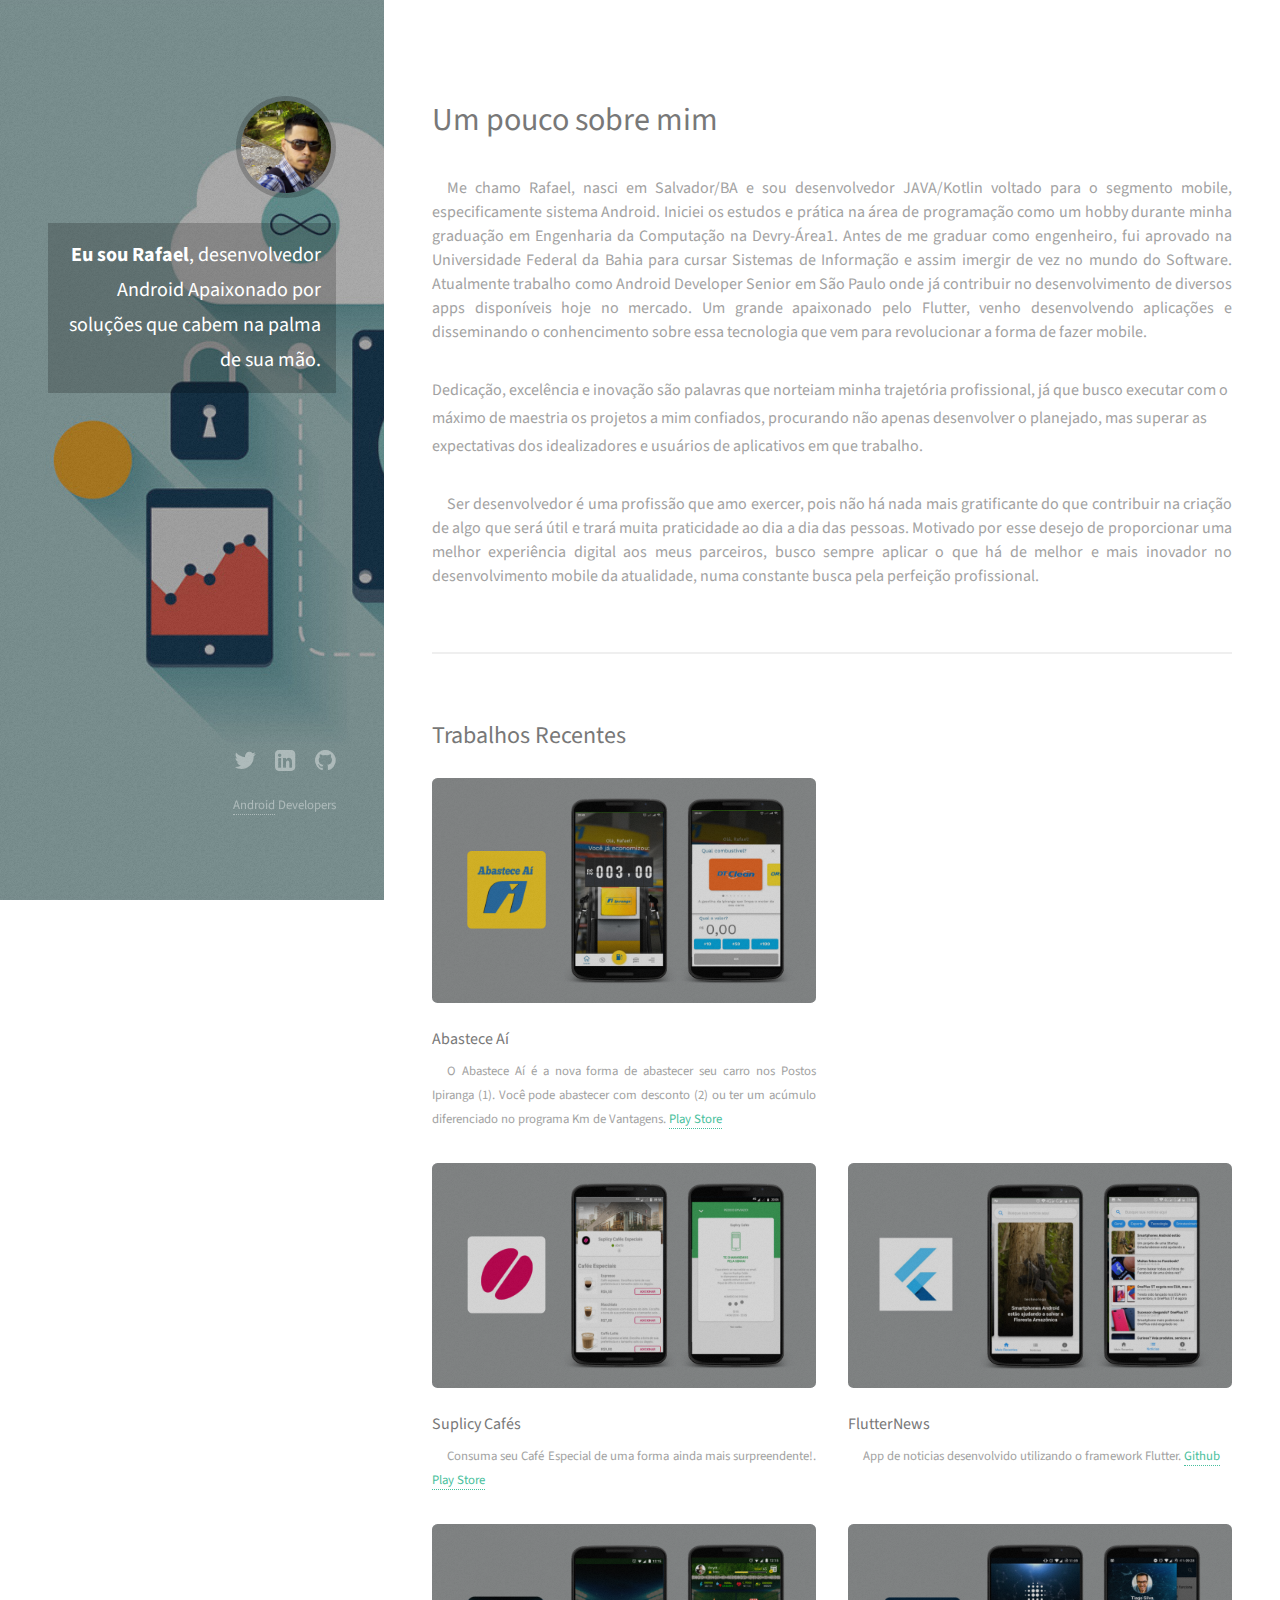
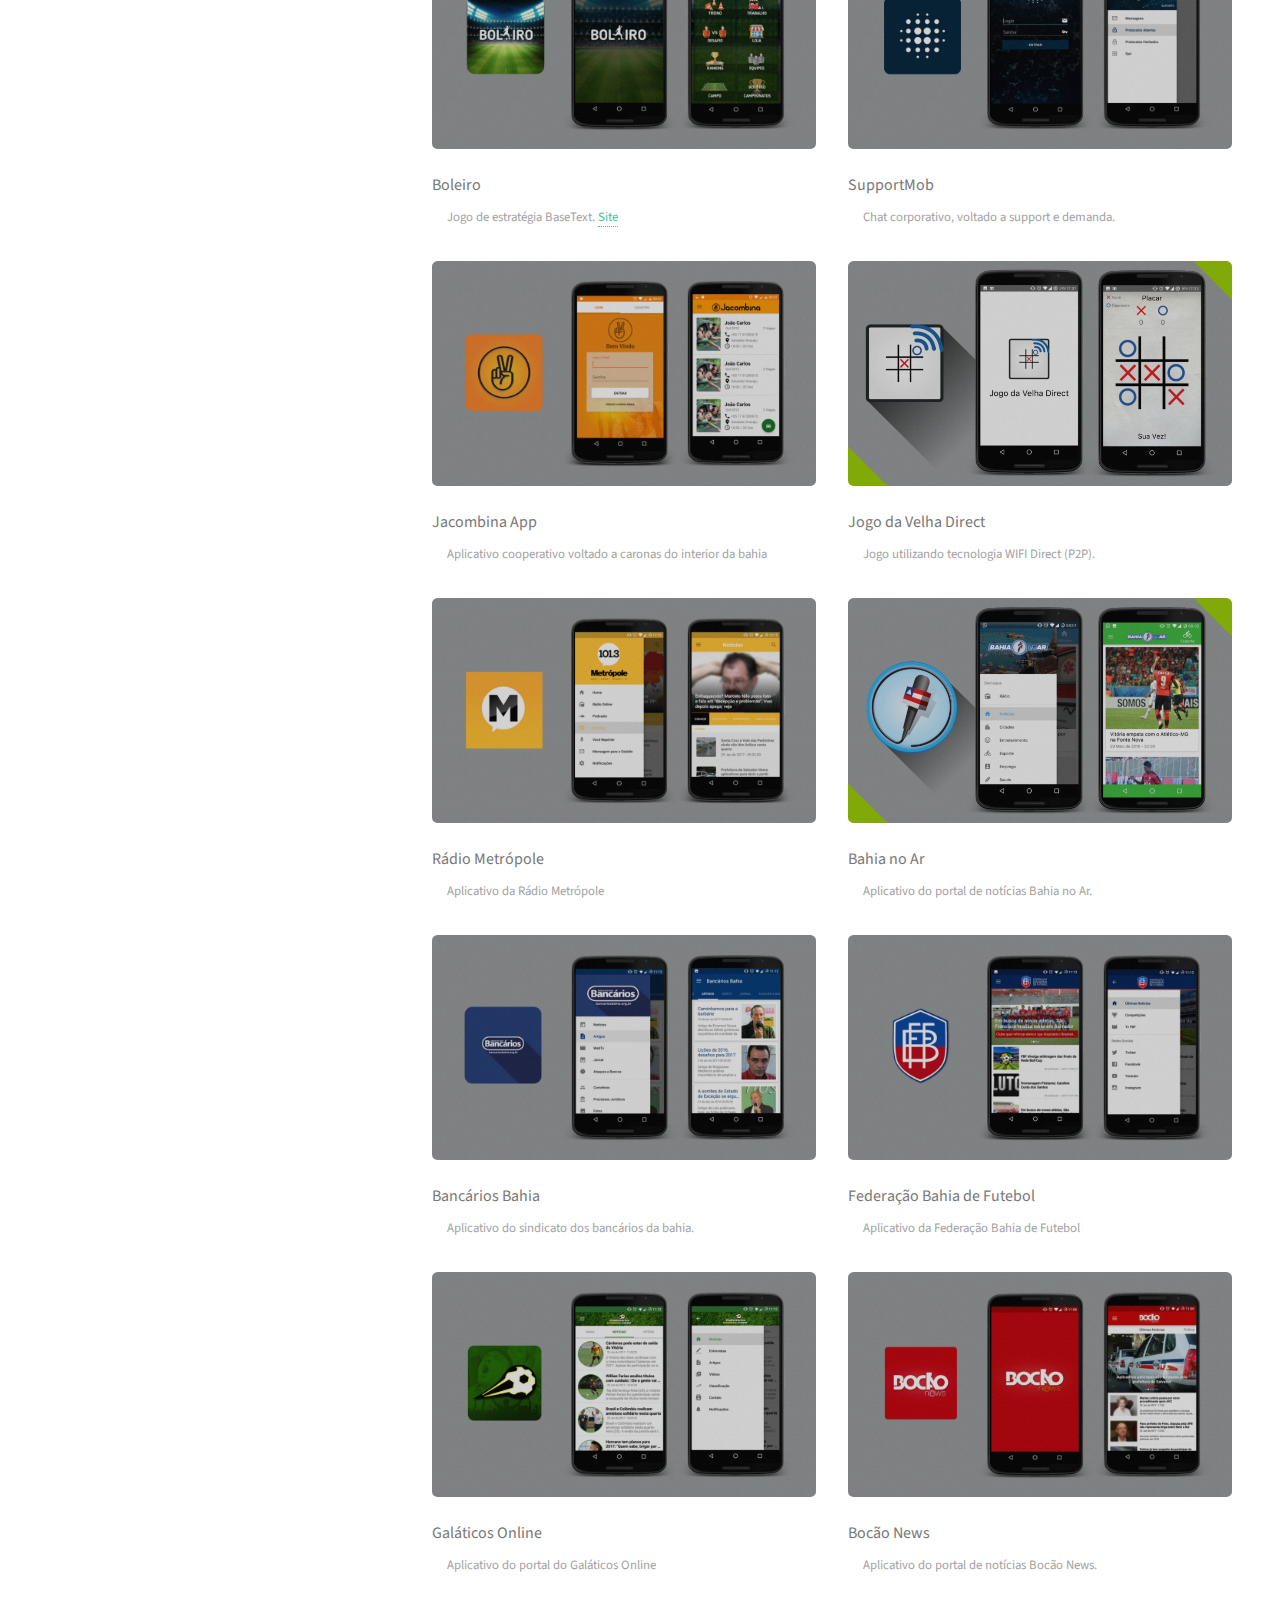
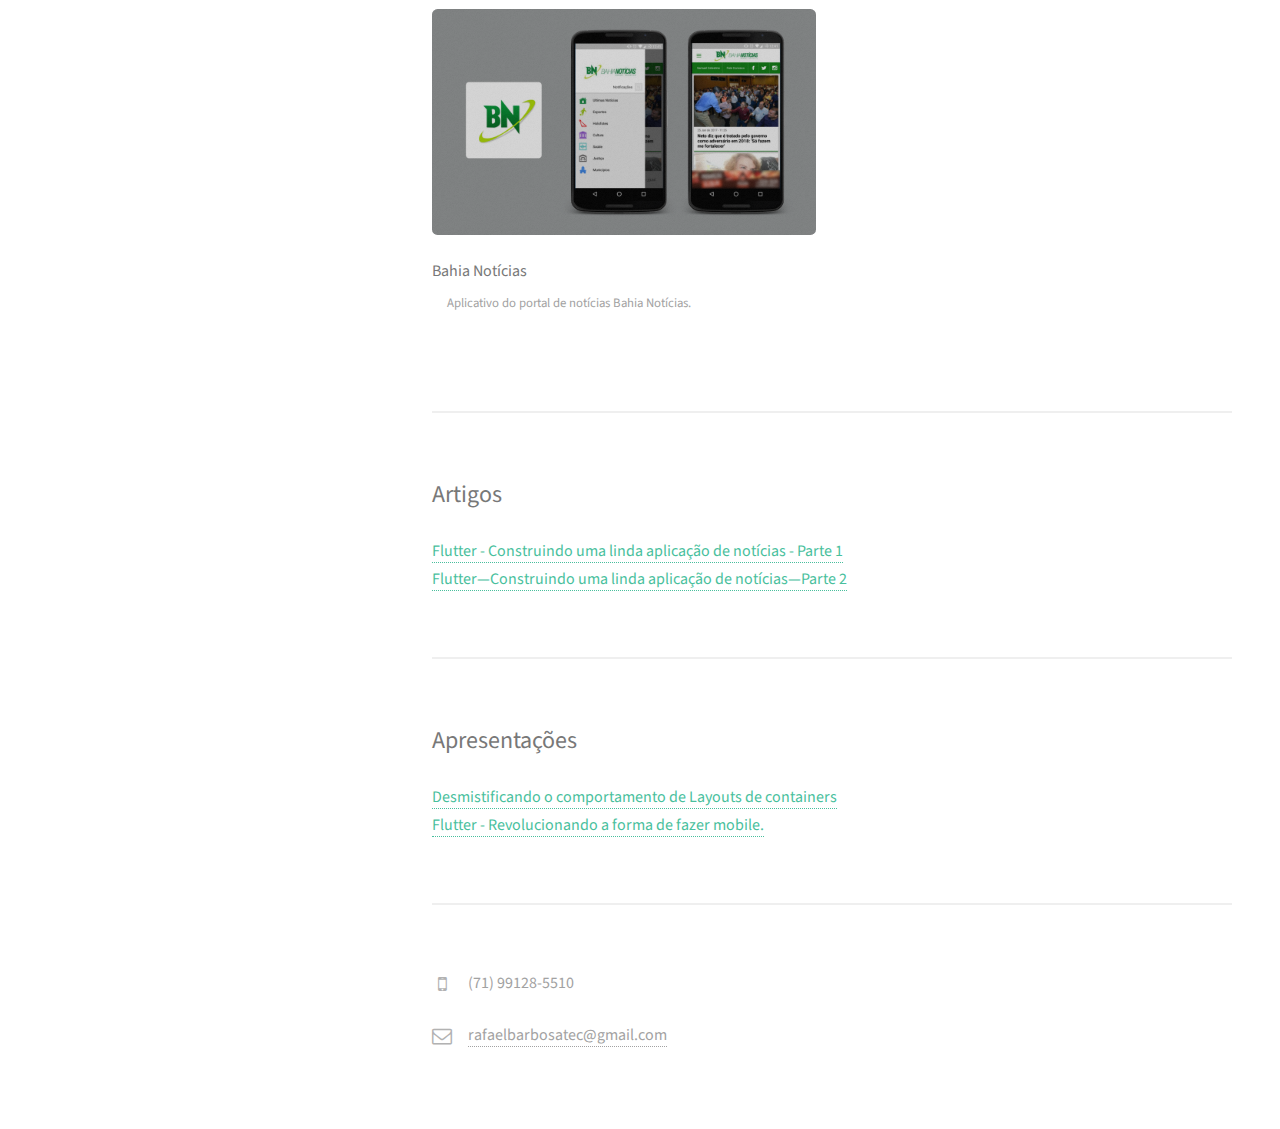
==== index.html @ 75bef4e7 "ajustes bio" ====
<!DOCTYPE HTML>
<!--
	Strata by HTML5 UP
	html5up.net | @n33co
	Free for personal and commercial use under the CCA 3.0 license (html5up.net/license)
-->
<html>
	<head>
		<title>Rafael Developer</title>
		<meta charset="utf-8" />
		<meta name="viewport" content="width=device-width, initial-scale=1" />
		<!--[if lte IE 8]><script src="assets/js/ie/html5shiv.js"></script><![endif]-->
		<link rel="stylesheet" href="assets/css/main.css" />
		<link rel="shortcut icon" href="images/favicon.ico" type=”image/x-icon”/>
		<meta property="og:image" content="http://rafaelbarbosatec.github.io/images/avatar.png">
	        <meta property="og:image:type" content="image/png">
	        <meta property="og:image:width" content="300"> 
	        <meta property="og:image:height" content="300">
		<!--[if lte IE 8]><link rel="stylesheet" href="assets/css/ie8.css" /><![endif]-->
	</head>
	<body id="top">

		<!-- Header -->
			<header id="header">
				<a href="#" class="image avatar"><img src="images/avatar.png" alt="" /></a>
				<h1><strong>Eu sou Rafael</strong>, desenvolvedor Android<br />
				Apaixonado por soluções que cabem na palma de sua mão.</h1>
			</header>

		<!-- Main -->
			<div id="main">

				<!-- One -->
					<section id="one">
						<header class="major">
							<h2>Um pouco sobre mim</h2>
						</header>
						<p>Me chamo Rafael, nasci em Salvador/BA e sou desenvolvedor JAVA/Kotlin voltado para o segmento mobile, especificamente sistema Android. Iniciei os estudos e prática na área de programação como um hobby durante minha graduação em Engenharia da Computação na Devry-Área1. Antes de me graduar como engenheiro, fui aprovado na Universidade Federal da Bahia para cursar Sistemas de Informação e assim imergir de vez no mundo do Software. Atualmente trabalho como Android Developer Senior em São Paulo onde já contribuir no desenvolvimento de diversos apps disponíveis hoje no mercado. Um grande apaixonado pelo Flutter, venho desenvolvendo aplicações e disseminando o conhencimento sobre essa tecnologia que vem para revolucionar a forma de fazer mobile. 
						</p> Dedicação, excelência e inovação são palavras que norteiam minha trajetória profissional, já que busco executar com o máximo de maestria os projetos a mim confiados, procurando não apenas desenvolver o planejado, mas superar as expectativas dos idealizadores e usuários de aplicativos em que trabalho. </p><p> 
 Ser desenvolvedor é uma profissão que amo exercer, pois não há nada mais gratificante do que contribuir na criação de algo que será útil e trará muita praticidade ao dia a dia das pessoas. Motivado por esse desejo de proporcionar uma melhor experiência digital aos meus parceiros, busco sempre aplicar o que há de melhor e mais inovador no desenvolvimento mobile da atualidade, numa constante busca pela perfeição profissional. </p>
<!--<ul class="actions">
							<li><a href="#" class="button">Learn More</a></li>
						</ul>-->
					</section>

				<!-- Two -->
					<section id="two">
						<h2>Trabalhos Recentes</h2>
						<div class="row">

							<article class="6u$ 12u$(xsmall) work-item">
								<a href="images/fulls/abasteceai/img.png" class="image fit thumb"><img src="images/fulls/abasteceai/img.png" alt="" /></a>
								<h3>Abastece Aí</h3>
								<p>O Abastece Aí é a nova forma de abastecer seu carro nos Postos Ipiranga (1). Você pode abastecer com desconto (2) ou ter um acúmulo diferenciado no programa Km de Vantagens. <a href="https://play.google.com/store/apps/details?id=com.gigigo.ipirangaconectcar&hl=pt_BR">Play Store</a></p>
							</article>

							<article class="6u 12u$(xsmall) work-item">
								<a href="images/fulls/suplicy/img.png" class="image fit thumb"><img src="images/fulls/suplicy/img.png" alt="" /></a>
								<h3>Suplicy Cafés</h3>
								<p>Consuma seu Café Especial de uma forma ainda mais surpreendente!. <a href="https://play.google.com/store/apps/details?id=suplicy.voceqpad.com.br.suplicy">Play Store</a></p>
							</article>

							<article class="6u$ 12u$(xsmall) work-item">
								<a href="images/fulls/flutternews/img.png" class="image fit thumb"><img src="images/fulls/flutternews/img.png" alt="" /></a>
								<h3>FlutterNews</h3>
								<p>App de noticias desenvolvido utilizando o framework Flutter. <a href="https://github.com/RafaelBarbosatec/flutter_news">Github</a></p>
							</article>

							<article class="6u 12u$(xsmall) work-item">
								<a href="images/fulls/boleiro/img.png" class="image fit thumb"><img src="images/fulls/boleiro/img.png" alt="" /></a>
								<h3>Boleiro</h3>
								<p>Jogo de estratégia BaseText. <a href="http://boleiroapp.com.br/">Site</a></p>
							</article>

						    <article class="6u$ 12u$(xsmall) work-item">
								<a href="images/fulls/supportmob/img.png" class="image fit thumb"><img src="images/fulls/supportmob/img.png" alt="" /></a>
								<h3>SupportMob</h3>
								<p>Chat corporativo, voltado a support e demanda.</p>
							</article>

							<article class="6u 12u$(xsmall) work-item">
								<a href="images/fulls/jacombina/img.png" class="image fit thumb"><img src="images/fulls/jacombina/img.png" alt="" /></a>
								<h3>Jacombina App</h3>
								<p>Aplicativo cooperativo voltado a caronas do interior da bahia</p>
							</article>

							<article class="6u$ 12u$(xsmall) work-item">
								<a href="images/fulls/jogodavelha/img.png" class="image fit thumb"><img src="images/fulls/jogodavelha/img.png" alt="" /></a>
								<h3>Jogo da Velha Direct</h3>
								<p>Jogo utilizando tecnologia WIFI Direct (P2P).</p>
							</article>

							<article class="6u 12u$(xsmall) work-item">
								<a href="images/fulls/metropole/img.png" class="image fit thumb"><img src="images/fulls/metropole/img.png" alt="" /></a>
								<h3>Rádio Metrópole</h3>
								<p>Aplicativo da Rádio Metrópole</p>
							</article>
                            <article class="6u$ 12u$(xsmall) work-item">
								<a href="images/fulls/bahianoar/img.png" class="image fit thumb"><img src="images/fulls/bahianoar/img.png" alt="" /></a>
								<h3>Bahia no Ar</h3>
								<p>Aplicativo do portal de notícias Bahia no Ar.</p>
							</article>
							<article class="6u 12u$(xsmall) work-item">
								<a href="images/fulls/bancarios/img.png" class="image fit thumb"><img src="images/fulls/bancarios/img.png" alt="" /></a>
								<h3>Bancários Bahia</h3>
								<p>Aplicativo do sindicato dos bancários da bahia.</p>
							</article>
							<article class="6u$ 12u$(xsmall) work-item">
								<a href="images/fulls/fbf/img.png" class="image fit thumb"><img src="images/fulls/fbf/img.png" alt="" /></a>
								<h3>Federação Bahia de Futebol</h3>
								<p>Aplicativo da Federação Bahia de Futebol</p>
							</article>
							<article class="6u 12u$(xsmall) work-item">
								<a href="images/fulls/galaticos/img.png" class="image fit thumb"><img src="images/fulls/galaticos/img.png" alt="" /></a>
								<h3>Galáticos Online</h3>
								<p>Aplicativo do portal do Galáticos Online</p>
							</article>
							<article class="6u$ 12u$(xsmall) work-item">
								<a href="images/fulls/bocao/img.png" class="image fit thumb"><img src="images/fulls/bocao/img.png" alt="" /></a>
								<h3>Bocão News</h3>
								<p>Aplicativo do portal de notícias Bocão News.</p>
							</article>
							<article class="6u 12u$(xsmall) work-item">
								<a href="images/fulls/bahianoticias/img.png" class="image fit thumb"><img src="images/fulls/bahianoticias/img.png" alt="" /></a>
								<h3>Bahia Notícias</h3>
								<p>Aplicativo do portal de notícias Bahia Notícias.</p>
							</article>
							
						</div>
						<!--<ul class="actions">
							<li><a href="#" class="button">Full Portfolio</a></li>
						</ul>-->
					</section>
					
					<section id="two-u">
						<h2>Artigos</h2>
						<div>
							<a href="https://medium.com/collabcode/flutter-construindo-uma-linda-aplica%C3%A7%C3%A3o-de-not%C3%ADcias-parte-1-f0cbeecb7ab" target="_blank">Flutter - Construindo uma linda aplicação de notícias - Parte 1</a>
							<br/>
							<a href="https://medium.com/@rafaelbarbosatec/flutter-construindo-uma-linda-aplica%C3%A7%C3%A3o-de-not%C3%ADcias-parte-2-86586a18dae" target="_blank">Flutter — Construindo uma linda aplicação de notícias — Parte 2	</a>
						</div>
					</section>

					<section id="two-u">
						<h2>Apresentações</h2>
						<div>
							<a href="apresentacoes/desmistificando_layouts.html" target="_blank">Desmistificando o comportamento de Layouts de containers</a>
						</div>
						<div>
							<a href="apresentacoes/flutter_introducao.html" target="_blank">Flutter - Revolucionando a forma de fazer mobile.</a>
						</div>
					</section>

				<!-- Three -->
					<section id="three">
						<!--<h2>Get In Touch</h2>
						<p>Accumsan pellentesque commodo blandit enim arcu non at amet id arcu magna. Accumsan orci faucibus id eu lorem semper nunc nisi lorem vulputate lorem neque lorem ipsum dolor.</p>
						<div class="row">
							<div class="8u 12u$(small)">
								<form method="post" action="#">
									<div class="row uniform 50%">
										<div class="6u 12u$(xsmall)"><input type="text" name="name" id="name" placeholder="Name" /></div>
										<div class="6u$ 12u$(xsmall)"><input type="email" name="email" id="email" placeholder="Email" /></div>
										<div class="12u$"><textarea name="message" id="message" placeholder="Message" rows="4"></textarea></div>
									</div>
								</form>
								<ul class="actions">
									<li><input type="submit" value="Send Message" /></li>
								</ul>
							</div>-->
							<div class="4u$ 12u$(small)">
								<ul class="labeled-icons">
									<!--<li>
										<h3 class="icon fa-home"><span class="label">Address</span></h3>
										1234 Somewhere Rd.<br />
										Nashville, TN 00000<br />
										United States
									</li>-->
									<li>
										<h3 class="icon fa-mobile"><span class="label">Phone</span></h3>
										(71) 99128-5510
									</li>
									<li>
										<h3 class="icon fa-envelope-o"><span class="label">Email</span></h3>
										<a href="#">rafaelbarbosatec@gmail.com</a>
									</li>
								</ul>
							</div>
						</div>
					</section>

				<!-- Four -->
				<!--
					<section id="four">
						<h2>Elements</h2>

						<section>
							<h4>Text</h4>
							<p>This is <b>bold</b> and this is <strong>strong</strong>. This is <i>italic</i> and this is <em>emphasized</em>.
							This is <sup>superscript</sup> text and this is <sub>subscript</sub> text.
							This is <u>underlined</u> and this is code: <code>for (;;) { ... }</code>. Finally, <a href="#">this is a link</a>.</p>
							<hr />
							<header>
								<h4>Heading with a Subtitle</h4>
								<p>Lorem ipsum dolor sit amet nullam id egestas urna aliquam</p>
							</header>
							<p>Nunc lacinia ante nunc ac lobortis. Interdum adipiscing gravida odio porttitor sem non mi integer non faucibus ornare mi ut ante amet placerat aliquet. Volutpat eu sed ante lacinia sapien lorem accumsan varius montes viverra nibh in adipiscing blandit tempus accumsan.</p>
							<header>
								<h5>Heading with a Subtitle</h5>
								<p>Lorem ipsum dolor sit amet nullam id egestas urna aliquam</p>
							</header>
							<p>Nunc lacinia ante nunc ac lobortis. Interdum adipiscing gravida odio porttitor sem non mi integer non faucibus ornare mi ut ante amet placerat aliquet. Volutpat eu sed ante lacinia sapien lorem accumsan varius montes viverra nibh in adipiscing blandit tempus accumsan.</p>
							<hr />
							<h2>Heading Level 2</h2>
							<h3>Heading Level 3</h3>
							<h4>Heading Level 4</h4>
							<h5>Heading Level 5</h5>
							<h6>Heading Level 6</h6>
							<hr />
							<h5>Blockquote</h5>
							<blockquote>Fringilla nisl. Donec accumsan interdum nisi, quis tincidunt felis sagittis eget tempus euismod. Vestibulum ante ipsum primis in faucibus vestibulum. Blandit adipiscing eu felis iaculis volutpat ac adipiscing accumsan faucibus. Vestibulum ante ipsum primis in faucibus lorem ipsum dolor sit amet nullam adipiscing eu felis.</blockquote>
							<h5>Preformatted</h5>
							<pre><code>i = 0;

while (!deck.isInOrder()) {
print 'Iteration ' + i;
deck.shuffle();
i++;
}

print 'It took ' + i + ' iterations to sort the deck.';</code></pre>
						</section>

						<section>
							<h4>Lists</h4>
							<div class="row">
								<div class="6u 12u$(xsmall)">
									<h5>Unordered</h5>
									<ul>
										<li>Dolor pulvinar etiam magna etiam.</li>
										<li>Sagittis adipiscing lorem eleifend.</li>
										<li>Felis enim feugiat dolore viverra.</li>
									</ul>
									<h5>Alternate</h5>
									<ul class="alt">
										<li>Dolor pulvinar etiam magna etiam.</li>
										<li>Sagittis adipiscing lorem eleifend.</li>
										<li>Felis enim feugiat dolore viverra.</li>
									</ul>
								</div>
								<div class="6u$ 12u$(xsmall)">
									<h5>Ordered</h5>
									<ol>
										<li>Dolor pulvinar etiam magna etiam.</li>
										<li>Etiam vel felis at lorem sed viverra.</li>
										<li>Felis enim feugiat dolore viverra.</li>
										<li>Dolor pulvinar etiam magna etiam.</li>
										<li>Etiam vel felis at lorem sed viverra.</li>
										<li>Felis enim feugiat dolore viverra.</li>
									</ol>
									<h5>Icons</h5>
									<ul class="icons">
										<li><a href="#" class="icon fa-twitter"><span class="label">Twitter</span></a></li>
										<li><a href="#" class="icon fa-facebook"><span class="label">Facebook</span></a></li>
										<li><a href="#" class="icon fa-instagram"><span class="label">Instagram</span></a></li>
										<li><a href="#" class="icon fa-github"><span class="label">Github</span></a></li>
										<li><a href="#" class="icon fa-dribbble"><span class="label">Dribbble</span></a></li>
										<li><a href="#" class="icon fa-tumblr"><span class="label">Tumblr</span></a></li>
									</ul>
								</div>
							</div>
							<h5>Actions</h5>
							<ul class="actions">
								<li><a href="#" class="button special">Default</a></li>
								<li><a href="#" class="button">Default</a></li>
							</ul>
							<ul class="actions small">
								<li><a href="#" class="button special small">Small</a></li>
								<li><a href="#" class="button small">Small</a></li>
							</ul>
							<div class="row">
								<div class="6u 12u$(small)">
									<ul class="actions vertical">
										<li><a href="#" class="button special">Default</a></li>
										<li><a href="#" class="button">Default</a></li>
									</ul>
								</div>
								<div class="6u$ 12u$(small)">
									<ul class="actions vertical small">
										<li><a href="#" class="button special small">Small</a></li>
										<li><a href="#" class="button small">Small</a></li>
									</ul>
								</div>
								<div class="6u 12u$(small)">
									<ul class="actions vertical">
										<li><a href="#" class="button special fit">Default</a></li>
										<li><a href="#" class="button fit">Default</a></li>
									</ul>
								</div>
								<div class="6u$ 12u$(small)">
									<ul class="actions vertical small">
										<li><a href="#" class="button special small fit">Small</a></li>
										<li><a href="#" class="button small fit">Small</a></li>
									</ul>
								</div>
							</div>
						</section>

						<section>
							<h4>Table</h4>
							<h5>Default</h5>
							<div class="table-wrapper">
								<table>
									<thead>
										<tr>
											<th>Name</th>
											<th>Description</th>
											<th>Price</th>
										</tr>
									</thead>
									<tbody>
										<tr>
											<td>Item One</td>
											<td>Ante turpis integer aliquet porttitor.</td>
											<td>29.99</td>
										</tr>
										<tr>
											<td>Item Two</td>
											<td>Vis ac commodo adipiscing arcu aliquet.</td>
											<td>19.99</td>
										</tr>
										<tr>
											<td>Item Three</td>
											<td> Morbi faucibus arcu accumsan lorem.</td>
											<td>29.99</td>
										</tr>
										<tr>
											<td>Item Four</td>
											<td>Vitae integer tempus condimentum.</td>
											<td>19.99</td>
										</tr>
										<tr>
											<td>Item Five</td>
											<td>Ante turpis integer aliquet porttitor.</td>
											<td>29.99</td>
										</tr>
									</tbody>
									<tfoot>
										<tr>
											<td colspan="2"></td>
											<td>100.00</td>
										</tr>
									</tfoot>
								</table>
							</div>

							<h5>Alternate</h5>
							<div class="table-wrapper">
								<table class="alt">
									<thead>
										<tr>
											<th>Name</th>
											<th>Description</th>
											<th>Price</th>
										</tr>
									</thead>
									<tbody>
										<tr>
											<td>Item One</td>
											<td>Ante turpis integer aliquet porttitor.</td>
											<td>29.99</td>
										</tr>
										<tr>
											<td>Item Two</td>
											<td>Vis ac commodo adipiscing arcu aliquet.</td>
											<td>19.99</td>
										</tr>
										<tr>
											<td>Item Three</td>
											<td> Morbi faucibus arcu accumsan lorem.</td>
											<td>29.99</td>
										</tr>
										<tr>
											<td>Item Four</td>
											<td>Vitae integer tempus condimentum.</td>
											<td>19.99</td>
										</tr>
										<tr>
											<td>Item Five</td>
											<td>Ante turpis integer aliquet porttitor.</td>
											<td>29.99</td>
										</tr>
									</tbody>
									<tfoot>
										<tr>
											<td colspan="2"></td>
											<td>100.00</td>
										</tr>
									</tfoot>
								</table>
							</div>
						</section>

						<section>
							<h4>Buttons</h4>
							<ul class="actions">
								<li><a href="#" class="button special">Special</a></li>
								<li><a href="#" class="button">Default</a></li>
							</ul>
							<ul class="actions">
								<li><a href="#" class="button big">Big</a></li>
								<li><a href="#" class="button">Default</a></li>
								<li><a href="#" class="button small">Small</a></li>
							</ul>
							<ul class="actions fit">
								<li><a href="#" class="button special fit">Fit</a></li>
								<li><a href="#" class="button fit">Fit</a></li>
							</ul>
							<ul class="actions fit small">
								<li><a href="#" class="button special fit small">Fit + Small</a></li>
								<li><a href="#" class="button fit small">Fit + Small</a></li>
							</ul>
							<ul class="actions">
								<li><a href="#" class="button special icon fa-download">Icon</a></li>
								<li><a href="#" class="button icon fa-download">Icon</a></li>
							</ul>
							<ul class="actions">
								<li><span class="button special disabled">Special</span></li>
								<li><span class="button disabled">Default</span></li>
							</ul>
						</section>

						<section>
							<h4>Form</h4>
							<form method="post" action="#">
								<div class="row uniform 50%">
									<div class="6u 12u$(xsmall)">
										<input type="text" name="demo-name" id="demo-name" value="" placeholder="Name" />
									</div>
									<div class="6u$ 12u$(xsmall)">
										<input type="email" name="demo-email" id="demo-email" value="" placeholder="Email" />
									</div>
									<div class="12u$">
										<div class="select-wrapper">
											<select name="demo-category" id="demo-category">
												<option value="">- Category -</option>
												<option value="1">Manufacturing</option>
												<option value="1">Shipping</option>
												<option value="1">Administration</option>
												<option value="1">Human Resources</option>
											</select>
										</div>
									</div>
									<div class="4u 12u$(small)">
										<input type="radio" id="demo-priority-low" name="demo-priority" checked>
										<label for="demo-priority-low">Low Priority</label>
									</div>
									<div class="4u 12u$(small)">
										<input type="radio" id="demo-priority-normal" name="demo-priority">
										<label for="demo-priority-normal">Normal Priority</label>
									</div>
									<div class="4u$ 12u(small)">
										<input type="radio" id="demo-priority-high" name="demo-priority">
										<label for="demo-priority-high">High Priority</label>
									</div>
									<div class="6u 12u$(small)">
										<input type="checkbox" id="demo-copy" name="demo-copy">
										<label for="demo-copy">Email me a copy of this message</label>
									</div>
									<div class="6u$ 12u$(small)">
										<input type="checkbox" id="demo-human" name="demo-human" checked>
										<label for="demo-human">I am a human and not a robot</label>
									</div>
									<div class="12u$">
										<textarea name="demo-message" id="demo-message" placeholder="Enter your message" rows="6"></textarea>
									</div>
									<div class="12u$">
										<ul class="actions">
											<li><input type="submit" value="Send Message" class="special" /></li>
											<li><input type="reset" value="Reset" /></li>
										</ul>
									</div>
								</div>
							</form>
						</section>

						<section>
							<h4>Image</h4>
							<h5>Fit</h5>
							<div class="box alt">
								<div class="row 50% uniform">
									<div class="12u$"><span class="image fit"><img src="images/fulls/05.jpg" alt="" /></span></div>
									<div class="4u"><span class="image fit"><img src="images/thumbs/01.jpg" alt="" /></span></div>
									<div class="4u"><span class="image fit"><img src="images/thumbs/02.jpg" alt="" /></span></div>
									<div class="4u$"><span class="image fit"><img src="images/thumbs/03.jpg" alt="" /></span></div>
									<div class="4u"><span class="image fit"><img src="images/thumbs/04.jpg" alt="" /></span></div>
									<div class="4u"><span class="image fit"><img src="images/thumbs/05.jpg" alt="" /></span></div>
									<div class="4u$"><span class="image fit"><img src="images/thumbs/06.jpg" alt="" /></span></div>
									<div class="4u"><span class="image fit"><img src="images/thumbs/03.jpg" alt="" /></span></div>
									<div class="4u"><span class="image fit"><img src="images/thumbs/02.jpg" alt="" /></span></div>
									<div class="4u$"><span class="image fit"><img src="images/thumbs/01.jpg" alt="" /></span></div>
								</div>
							</div>
							<h5>Left &amp; Right</h5>
							<p><span class="image left"><img src="images/avatar.jpg" alt="" /></span>Fringilla nisl. Donec accumsan interdum nisi, quis tincidunt felis sagittis eget. tempus euismod. Vestibulum ante ipsum primis in faucibus vestibulum. Blandit adipiscing eu felis iaculis volutpat ac adipiscing accumsan eu faucibus. Integer ac pellentesque praesent tincidunt felis sagittis eget. tempus euismod. Vestibulum ante ipsum primis in faucibus vestibulum. Blandit adipiscing eu felis iaculis volutpat ac adipiscing accumsan eu faucibus. Integer ac pellentesque praesent. Donec accumsan interdum nisi, quis tincidunt felis sagittis eget. tempus euismod. Vestibulum ante ipsum primis in faucibus vestibulum. Blandit adipiscing eu felis iaculis volutpat ac adipiscing accumsan eu faucibus. Integer ac pellentesque praesent tincidunt felis sagittis eget. tempus euismod. Vestibulum ante ipsum primis in faucibus vestibulum. Blandit adipiscing eu felis iaculis volutpat ac adipiscing accumsan eu faucibus. Integer ac pellentesque praesent.</p>
							<p><span class="image right"><img src="images/avatar.jpg" alt="" /></span>Fringilla nisl. Donec accumsan interdum nisi, quis tincidunt felis sagittis eget. tempus euismod. Vestibulum ante ipsum primis in faucibus vestibulum. Blandit adipiscing eu felis iaculis volutpat ac adipiscing accumsan eu faucibus. Integer ac pellentesque praesent tincidunt felis sagittis eget. tempus euismod. Vestibulum ante ipsum primis in faucibus vestibulum. Blandit adipiscing eu felis iaculis volutpat ac adipiscing accumsan eu faucibus. Integer ac pellentesque praesent. Donec accumsan interdum nisi, quis tincidunt felis sagittis eget. tempus euismod. Vestibulum ante ipsum primis in faucibus vestibulum. Blandit adipiscing eu felis iaculis volutpat ac adipiscing accumsan eu faucibus. Integer ac pellentesque praesent tincidunt felis sagittis eget. tempus euismod. Vestibulum ante ipsum primis in faucibus vestibulum. Blandit adipiscing eu felis iaculis volutpat ac adipiscing accumsan eu faucibus. Integer ac pellentesque praesent.</p>
						</section>

					</section>
				-->

			</div>

		<!-- Footer -->
			<footer id="footer">
				<ul class="icons">
					<li><a href="https://twitter.com/RafaBarbosaTec" class="icon fa-twitter"><span class="label">Twitter</span></a></li>
					<li><a href="https://br.linkedin.com/in/rafael-almeida-7667a063" class="icon fa-linkedin-square"><span class="label">Twitter</span></a></li>
					<li><a href="https://github.com/RafaelBarbosatec" class="icon fa-github"><span class="label">Github</span></a></li>
					

					<!--<li><a href="#" class="icon fa-dribbble"><span class="label">Dribbble</span></a></li>
					<li><a href="rafaelbarbosatec@gmail.com" class="icon fa-envelope-o"><span class="label">Email</span></a></li>-->
				</ul>
				<ul class="copyright">
					</li><li><a href="http://developer.android.com/intl/pt-br/index.html">Android</a> Developers</li>
				</ul>
			</footer>

		<!-- Scripts -->
			<script src="assets/js/jquery.min.js"></script>
			<script src="assets/js/jquery.poptrox.min.js"></script>
			<script src="assets/js/skel.min.js"></script>
			<script src="assets/js/util.js"></script>
			<!--[if lte IE 8]><script src="assets/js/ie/respond.min.js"></script><![endif]-->
			<script src="assets/js/main.js"></script>

	</body>
</html>
---- assets/css/main.css ----
@import url("font-awesome.min.css");
@import url("http://fonts.googleapis.com/css?family=Source+Sans+Pro:400,400italic");

/*
	Strata by HTML5 UP
	html5up.net | @n33co
	Free for personal and commercial use under the CCA 3.0 license (html5up.net/license)
*/

/* Reset */
    p{
    	text-indent: 15px;
    	text-align: justify;
    	line-height: 24px !important;
    }

	html, body, div, span, applet, object, iframe, h1, h2, h3, h4, h5, h6, p, blockquote, pre, a, abbr, acronym, address, big, cite, code, del, dfn, em, img, ins, kbd, q, s, samp, small, strike, strong, sub, sup, tt, var, b, u, i, center, dl, dt, dd, ol, ul, li, fieldset, form, label, legend, table, caption, tbody, tfoot, thead, tr, th, td, article, aside, canvas, details, embed, figure, figcaption, footer, header, hgroup, menu, nav, output, ruby, section, summary, time, mark, audio, video {
		margin: 0;
		padding: 0;
		border: 0;
		font-size: 100%;
		font: inherit;
		vertical-align: baseline;
	}

	article, aside, details, figcaption, figure, footer, header, hgroup, menu, nav, section {
		display: block;
	}

	body {
		line-height: 1;
	}

	ol, ul {
		list-style: none;
	}

	blockquote, q {
		quotes: none;
	}

	blockquote:before, blockquote:after, q:before, q:after {
		content: '';
		content: none;
	}

	table {
		border-collapse: collapse;
		border-spacing: 0;
	}

	body {
		-webkit-text-size-adjust: none;
	}

/* Box Model */

	*, *:before, *:after {
		-moz-box-sizing: border-box;
		-webkit-box-sizing: border-box;
		box-sizing: border-box;
	}

/* Containers */

	.container {
		margin-left: auto;
		margin-right: auto;
	}

	.container.\31 25\25 {
		width: 100%;
		max-width: 1200px;
		min-width: 960px;
	}

	.container.\37 5\25 {
		width: 720px;
	}

	.container.\35 0\25 {
		width: 480px;
	}

	.container.\32 5\25 {
		width: 240px;
	}

	.container {
		width: 960px;
	}

	@media screen and (max-width: 1800px) {

		.container.\31 25\25 {
			width: 100%;
			max-width: 1200px;
			min-width: 960px;
		}

		.container.\37 5\25 {
			width: 720px;
		}

		.container.\35 0\25 {
			width: 480px;
		}

		.container.\32 5\25 {
			width: 240px;
		}

		.container {
			width: 960px;
		}

	}

	@media screen and (max-width: 1280px) {

		.container.\31 25\25 {
			width: 100%;
			max-width: 1200px;
			min-width: 960px;
		}

		.container.\37 5\25 {
			width: 720px;
		}

		.container.\35 0\25 {
			width: 480px;
		}

		.container.\32 5\25 {
			width: 240px;
		}

		.container {
			width: 960px;
		}

	}

	@media screen and (max-width: 980px) {

		.container.\31 25\25 {
			width: 100%;
			max-width: 1200px;
			min-width: 960px;
		}

		.container.\37 5\25 {
			width: 720px;
		}

		.container.\35 0\25 {
			width: 480px;
		}

		.container.\32 5\25 {
			width: 240px;
		}

		.container {
			width: 960px;
		}

	}

	@media screen and (max-width: 736px) {

		.container.\31 25\25 {
			width: 100%;
			max-width: 1200px;
			min-width: 960px;
		}

		.container.\37 5\25 {
			width: 720px;
		}

		.container.\35 0\25 {
			width: 480px;
		}

		.container.\32 5\25 {
			width: 240px;
		}

		.container {
			width: 960px;
		}

	}

	@media screen and (max-width: 480px) {

		.container.\31 25\25 {
			width: 100%;
			max-width: 1200px;
			min-width: 960px;
		}

		.container.\37 5\25 {
			width: 720px;
		}

		.container.\35 0\25 {
			width: 480px;
		}

		.container.\32 5\25 {
			width: 240px;
		}

		.container {
			width: 960px;
		}

	}

/* Grid */

	.row {
		border-bottom: solid 1px transparent;
		-moz-box-sizing: border-box;
		-webkit-box-sizing: border-box;
		box-sizing: border-box;
	}

	.row > * {
		float: left;
		-moz-box-sizing: border-box;
		-webkit-box-sizing: border-box;
		box-sizing: border-box;
	}

	.row:after, .row:before {
		content: '';
		display: block;
		clear: both;
		height: 0;
	}

	.row.uniform > * > :first-child {
		margin-top: 0;
	}

	.row.uniform > * > :last-child {
		margin-bottom: 0;
	}

	.row.\30 \25 > * {
		padding: 0 0 0 0em;
	}

	.row.\30 \25 {
		margin: 0 0 -1px 0em;
	}

	.row.uniform.\30 \25 > * {
		padding: 0em 0 0 0em;
	}

	.row.uniform.\30 \25 {
		margin: 0em 0 -1px 0em;
	}

	.row > * {
		padding: 0 0 0 2.5em;
	}

	.row {
		margin: 0 0 -1px -2.5em;
	}

	.row.uniform > * {
		padding: 2.5em 0 0 2.5em;
	}

	.row.uniform {
		margin: -2.5em 0 -1px -2.5em;
	}

	.row.\32 00\25 > * {
		padding: 0 0 0 5em;
	}

	.row.\32 00\25 {
		margin: 0 0 -1px -5em;
	}

	.row.uniform.\32 00\25 > * {
		padding: 5em 0 0 5em;
	}

	.row.uniform.\32 00\25 {
		margin: -5em 0 -1px -5em;
	}

	.row.\31 50\25 > * {
		padding: 0 0 0 3.75em;
	}

	.row.\31 50\25 {
		margin: 0 0 -1px -3.75em;
	}

	.row.uniform.\31 50\25 > * {
		padding: 3.75em 0 0 3.75em;
	}

	.row.uniform.\31 50\25 {
		margin: -3.75em 0 -1px -3.75em;
	}

	.row.\35 0\25 > * {
		padding: 0 0 0 1.25em;
	}

	.row.\35 0\25 {
		margin: 0 0 -1px -1.25em;
	}

	.row.uniform.\35 0\25 > * {
		padding: 1.25em 0 0 1.25em;
	}

	.row.uniform.\35 0\25 {
		margin: -1.25em 0 -1px -1.25em;
	}

	.row.\32 5\25 > * {
		padding: 0 0 0 0.625em;
	}

	.row.\32 5\25 {
		margin: 0 0 -1px -0.625em;
	}

	.row.uniform.\32 5\25 > * {
		padding: 0.625em 0 0 0.625em;
	}

	.row.uniform.\32 5\25 {
		margin: -0.625em 0 -1px -0.625em;
	}

	.\31 2u, .\31 2u\24 {
		width: 100%;
		clear: none;
		margin-left: 0;
	}

	.\31 1u, .\31 1u\24 {
		width: 91.6666666667%;
		clear: none;
		margin-left: 0;
	}

	.\31 0u, .\31 0u\24 {
		width: 83.3333333333%;
		clear: none;
		margin-left: 0;
	}

	.\39 u, .\39 u\24 {
		width: 75%;
		clear: none;
		margin-left: 0;
	}

	.\38 u, .\38 u\24 {
		width: 66.6666666667%;
		clear: none;
		margin-left: 0;
	}

	.\37 u, .\37 u\24 {
		width: 58.3333333333%;
		clear: none;
		margin-left: 0;
	}

	.\36 u, .\36 u\24 {
		width: 50%;
		clear: none;
		margin-left: 0;
	}

	.\35 u, .\35 u\24 {
		width: 41.6666666667%;
		clear: none;
		margin-left: 0;
	}

	.\34 u, .\34 u\24 {
		width: 33.3333333333%;
		clear: none;
		margin-left: 0;
	}

	.\33 u, .\33 u\24 {
		width: 25%;
		clear: none;
		margin-left: 0;
	}

	.\32 u, .\32 u\24 {
		width: 16.6666666667%;
		clear: none;
		margin-left: 0;
	}

	.\31 u, .\31 u\24 {
		width: 8.3333333333%;
		clear: none;
		margin-left: 0;
	}

	.\31 2u\24 + *,
	.\31 1u\24 + *,
	.\31 0u\24 + *,
	.\39 u\24 + *,
	.\38 u\24 + *,
	.\37 u\24 + *,
	.\36 u\24 + *,
	.\35 u\24 + *,
	.\34 u\24 + *,
	.\33 u\24 + *,
	.\32 u\24 + *,
	.\31 u\24 + * {
		clear: left;
	}

	.\-11u {
		margin-left: 91.66667%;
	}

	.\-10u {
		margin-left: 83.33333%;
	}

	.\-9u {
		margin-left: 75%;
	}

	.\-8u {
		margin-left: 66.66667%;
	}

	.\-7u {
		margin-left: 58.33333%;
	}

	.\-6u {
		margin-left: 50%;
	}

	.\-5u {
		margin-left: 41.66667%;
	}

	.\-4u {
		margin-left: 33.33333%;
	}

	.\-3u {
		margin-left: 25%;
	}

	.\-2u {
		margin-left: 16.66667%;
	}

	.\-1u {
		margin-left: 8.33333%;
	}

	@media screen and (max-width: 1800px) {

		.row > * {
			padding: 0 0 0 2.5em;
		}

		.row {
			margin: 0 0 -1px -2.5em;
		}

		.row.uniform > * {
			padding: 2.5em 0 0 2.5em;
		}

		.row.uniform {
			margin: -2.5em 0 -1px -2.5em;
		}

		.row.\32 00\25 > * {
			padding: 0 0 0 5em;
		}

		.row.\32 00\25 {
			margin: 0 0 -1px -5em;
		}

		.row.uniform.\32 00\25 > * {
			padding: 5em 0 0 5em;
		}

		.row.uniform.\32 00\25 {
			margin: -5em 0 -1px -5em;
		}

		.row.\31 50\25 > * {
			padding: 0 0 0 3.75em;
		}

		.row.\31 50\25 {
			margin: 0 0 -1px -3.75em;
		}

		.row.uniform.\31 50\25 > * {
			padding: 3.75em 0 0 3.75em;
		}

		.row.uniform.\31 50\25 {
			margin: -3.75em 0 -1px -3.75em;
		}

		.row.\35 0\25 > * {
			padding: 0 0 0 1.25em;
		}

		.row.\35 0\25 {
			margin: 0 0 -1px -1.25em;
		}

		.row.uniform.\35 0\25 > * {
			padding: 1.25em 0 0 1.25em;
		}

		.row.uniform.\35 0\25 {
			margin: -1.25em 0 -1px -1.25em;
		}

		.row.\32 5\25 > * {
			padding: 0 0 0 0.625em;
		}

		.row.\32 5\25 {
			margin: 0 0 -1px -0.625em;
		}

		.row.uniform.\32 5\25 > * {
			padding: 0.625em 0 0 0.625em;
		}

		.row.uniform.\32 5\25 {
			margin: -0.625em 0 -1px -0.625em;
		}

		.\31 2u\28xlarge\29, .\31 2u\24\28xlarge\29 {
			width: 100%;
			clear: none;
			margin-left: 0;
		}

		.\31 1u\28xlarge\29, .\31 1u\24\28xlarge\29 {
			width: 91.6666666667%;
			clear: none;
			margin-left: 0;
		}

		.\31 0u\28xlarge\29, .\31 0u\24\28xlarge\29 {
			width: 83.3333333333%;
			clear: none;
			margin-left: 0;
		}

		.\39 u\28xlarge\29, .\39 u\24\28xlarge\29 {
			width: 75%;
			clear: none;
			margin-left: 0;
		}

		.\38 u\28xlarge\29, .\38 u\24\28xlarge\29 {
			width: 66.6666666667%;
			clear: none;
			margin-left: 0;
		}

		.\37 u\28xlarge\29, .\37 u\24\28xlarge\29 {
			width: 58.3333333333%;
			clear: none;
			margin-left: 0;
		}

		.\36 u\28xlarge\29, .\36 u\24\28xlarge\29 {
			width: 50%;
			clear: none;
			margin-left: 0;
		}

		.\35 u\28xlarge\29, .\35 u\24\28xlarge\29 {
			width: 41.6666666667%;
			clear: none;
			margin-left: 0;
		}

		.\34 u\28xlarge\29, .\34 u\24\28xlarge\29 {
			width: 33.3333333333%;
			clear: none;
			margin-left: 0;
		}

		.\33 u\28xlarge\29, .\33 u\24\28xlarge\29 {
			width: 25%;
			clear: none;
			margin-left: 0;
		}

		.\32 u\28xlarge\29, .\32 u\24\28xlarge\29 {
			width: 16.6666666667%;
			clear: none;
			margin-left: 0;
		}

		.\31 u\28xlarge\29, .\31 u\24\28xlarge\29 {
			width: 8.3333333333%;
			clear: none;
			margin-left: 0;
		}

		.\31 2u\24\28xlarge\29 + *,
		.\31 1u\24\28xlarge\29 + *,
		.\31 0u\24\28xlarge\29 + *,
		.\39 u\24\28xlarge\29 + *,
		.\38 u\24\28xlarge\29 + *,
		.\37 u\24\28xlarge\29 + *,
		.\36 u\24\28xlarge\29 + *,
		.\35 u\24\28xlarge\29 + *,
		.\34 u\24\28xlarge\29 + *,
		.\33 u\24\28xlarge\29 + *,
		.\32 u\24\28xlarge\29 + *,
		.\31 u\24\28xlarge\29 + * {
			clear: left;
		}

		.\-11u\28xlarge\29 {
			margin-left: 91.66667%;
		}

		.\-10u\28xlarge\29 {
			margin-left: 83.33333%;
		}

		.\-9u\28xlarge\29 {
			margin-left: 75%;
		}

		.\-8u\28xlarge\29 {
			margin-left: 66.66667%;
		}

		.\-7u\28xlarge\29 {
			margin-left: 58.33333%;
		}

		.\-6u\28xlarge\29 {
			margin-left: 50%;
		}

		.\-5u\28xlarge\29 {
			margin-left: 41.66667%;
		}

		.\-4u\28xlarge\29 {
			margin-left: 33.33333%;
		}

		.\-3u\28xlarge\29 {
			margin-left: 25%;
		}

		.\-2u\28xlarge\29 {
			margin-left: 16.66667%;
		}

		.\-1u\28xlarge\29 {
			margin-left: 8.33333%;
		}

	}

	@media screen and (max-width: 1280px) {

		.row > * {
			padding: 0 0 0 2em;
		}

		.row {
			margin: 0 0 -1px -2em;
		}

		.row.uniform > * {
			padding: 2em 0 0 2em;
		}

		.row.uniform {
			margin: -2em 0 -1px -2em;
		}

		.row.\32 00\25 > * {
			padding: 0 0 0 4em;
		}

		.row.\32 00\25 {
			margin: 0 0 -1px -4em;
		}

		.row.uniform.\32 00\25 > * {
			padding: 4em 0 0 4em;
		}

		.row.uniform.\32 00\25 {
			margin: -4em 0 -1px -4em;
		}

		.row.\31 50\25 > * {
			padding: 0 0 0 3em;
		}

		.row.\31 50\25 {
			margin: 0 0 -1px -3em;
		}

		.row.uniform.\31 50\25 > * {
			padding: 3em 0 0 3em;
		}

		.row.uniform.\31 50\25 {
			margin: -3em 0 -1px -3em;
		}

		.row.\35 0\25 > * {
			padding: 0 0 0 1em;
		}

		.row.\35 0\25 {
			margin: 0 0 -1px -1em;
		}

		.row.uniform.\35 0\25 > * {
			padding: 1em 0 0 1em;
		}

		.row.uniform.\35 0\25 {
			margin: -1em 0 -1px -1em;
		}

		.row.\32 5\25 > * {
			padding: 0 0 0 0.5em;
		}

		.row.\32 5\25 {
			margin: 0 0 -1px -0.5em;
		}

		.row.uniform.\32 5\25 > * {
			padding: 0.5em 0 0 0.5em;
		}

		.row.uniform.\32 5\25 {
			margin: -0.5em 0 -1px -0.5em;
		}

		.\31 2u\28large\29, .\31 2u\24\28large\29 {
			width: 100%;
			clear: none;
			margin-left: 0;
		}

		.\31 1u\28large\29, .\31 1u\24\28large\29 {
			width: 91.6666666667%;
			clear: none;
			margin-left: 0;
		}

		.\31 0u\28large\29, .\31 0u\24\28large\29 {
			width: 83.3333333333%;
			clear: none;
			margin-left: 0;
		}

		.\39 u\28large\29, .\39 u\24\28large\29 {
			width: 75%;
			clear: none;
			margin-left: 0;
		}

		.\38 u\28large\29, .\38 u\24\28large\29 {
			width: 66.6666666667%;
			clear: none;
			margin-left: 0;
		}

		.\37 u\28large\29, .\37 u\24\28large\29 {
			width: 58.3333333333%;
			clear: none;
			margin-left: 0;
		}

		.\36 u\28large\29, .\36 u\24\28large\29 {
			width: 50%;
			clear: none;
			margin-left: 0;
		}

		.\35 u\28large\29, .\35 u\24\28large\29 {
			width: 41.6666666667%;
			clear: none;
			margin-left: 0;
		}

		.\34 u\28large\29, .\34 u\24\28large\29 {
			width: 33.3333333333%;
			clear: none;
			margin-left: 0;
		}

		.\33 u\28large\29, .\33 u\24\28large\29 {
			width: 25%;
			clear: none;
			margin-left: 0;
		}

		.\32 u\28large\29, .\32 u\24\28large\29 {
			width: 16.6666666667%;
			clear: none;
			margin-left: 0;
		}

		.\31 u\28large\29, .\31 u\24\28large\29 {
			width: 8.3333333333%;
			clear: none;
			margin-left: 0;
		}

		.\31 2u\24\28large\29 + *,
		.\31 1u\24\28large\29 + *,
		.\31 0u\24\28large\29 + *,
		.\39 u\24\28large\29 + *,
		.\38 u\24\28large\29 + *,
		.\37 u\24\28large\29 + *,
		.\36 u\24\28large\29 + *,
		.\35 u\24\28large\29 + *,
		.\34 u\24\28large\29 + *,
		.\33 u\24\28large\29 + *,
		.\32 u\24\28large\29 + *,
		.\31 u\24\28large\29 + * {
			clear: left;
		}

		.\-11u\28large\29 {
			margin-left: 91.66667%;
		}

		.\-10u\28large\29 {
			margin-left: 83.33333%;
		}

		.\-9u\28large\29 {
			margin-left: 75%;
		}

		.\-8u\28large\29 {
			margin-left: 66.66667%;
		}

		.\-7u\28large\29 {
			margin-left: 58.33333%;
		}

		.\-6u\28large\29 {
			margin-left: 50%;
		}

		.\-5u\28large\29 {
			margin-left: 41.66667%;
		}

		.\-4u\28large\29 {
			margin-left: 33.33333%;
		}

		.\-3u\28large\29 {
			margin-left: 25%;
		}

		.\-2u\28large\29 {
			margin-left: 16.66667%;
		}

		.\-1u\28large\29 {
			margin-left: 8.33333%;
		}

	}

	@media screen and (max-width: 980px) {

		.row > * {
			padding: 0 0 0 2em;
		}

		.row {
			margin: 0 0 -1px -2em;
		}

		.row.uniform > * {
			padding: 2em 0 0 2em;
		}

		.row.uniform {
			margin: -2em 0 -1px -2em;
		}

		.row.\32 00\25 > * {
			padding: 0 0 0 4em;
		}

		.row.\32 00\25 {
			margin: 0 0 -1px -4em;
		}

		.row.uniform.\32 00\25 > * {
			padding: 4em 0 0 4em;
		}

		.row.uniform.\32 00\25 {
			margin: -4em 0 -1px -4em;
		}

		.row.\31 50\25 > * {
			padding: 0 0 0 3em;
		}

		.row.\31 50\25 {
			margin: 0 0 -1px -3em;
		}

		.row.uniform.\31 50\25 > * {
			padding: 3em 0 0 3em;
		}

		.row.uniform.\31 50\25 {
			margin: -3em 0 -1px -3em;
		}

		.row.\35 0\25 > * {
			padding: 0 0 0 1em;
		}

		.row.\35 0\25 {
			margin: 0 0 -1px -1em;
		}

		.row.uniform.\35 0\25 > * {
			padding: 1em 0 0 1em;
		}

		.row.uniform.\35 0\25 {
			margin: -1em 0 -1px -1em;
		}

		.row.\32 5\25 > * {
			padding: 0 0 0 0.5em;
		}

		.row.\32 5\25 {
			margin: 0 0 -1px -0.5em;
		}

		.row.uniform.\32 5\25 > * {
			padding: 0.5em 0 0 0.5em;
		}

		.row.uniform.\32 5\25 {
			margin: -0.5em 0 -1px -0.5em;
		}

		.\31 2u\28medium\29, .\31 2u\24\28medium\29 {
			width: 100%;
			clear: none;
			margin-left: 0;
		}

		.\31 1u\28medium\29, .\31 1u\24\28medium\29 {
			width: 91.6666666667%;
			clear: none;
			margin-left: 0;
		}

		.\31 0u\28medium\29, .\31 0u\24\28medium\29 {
			width: 83.3333333333%;
			clear: none;
			margin-left: 0;
		}

		.\39 u\28medium\29, .\39 u\24\28medium\29 {
			width: 75%;
			clear: none;
			margin-left: 0;
		}

		.\38 u\28medium\29, .\38 u\24\28medium\29 {
			width: 66.6666666667%;
			clear: none;
			margin-left: 0;
		}

		.\37 u\28medium\29, .\37 u\24\28medium\29 {
			width: 58.3333333333%;
			clear: none;
			margin-left: 0;
		}

		.\36 u\28medium\29, .\36 u\24\28medium\29 {
			width: 50%;
			clear: none;
			margin-left: 0;
		}

		.\35 u\28medium\29, .\35 u\24\28medium\29 {
			width: 41.6666666667%;
			clear: none;
			margin-left: 0;
		}

		.\34 u\28medium\29, .\34 u\24\28medium\29 {
			width: 33.3333333333%;
			clear: none;
			margin-left: 0;
		}

		.\33 u\28medium\29, .\33 u\24\28medium\29 {
			width: 25%;
			clear: none;
			margin-left: 0;
		}

		.\32 u\28medium\29, .\32 u\24\28medium\29 {
			width: 16.6666666667%;
			clear: none;
			margin-left: 0;
		}

		.\31 u\28medium\29, .\31 u\24\28medium\29 {
			width: 8.3333333333%;
			clear: none;
			margin-left: 0;
		}

		.\31 2u\24\28medium\29 + *,
		.\31 1u\24\28medium\29 + *,
		.\31 0u\24\28medium\29 + *,
		.\39 u\24\28medium\29 + *,
		.\38 u\24\28medium\29 + *,
		.\37 u\24\28medium\29 + *,
		.\36 u\24\28medium\29 + *,
		.\35 u\24\28medium\29 + *,
		.\34 u\24\28medium\29 + *,
		.\33 u\24\28medium\29 + *,
		.\32 u\24\28medium\29 + *,
		.\31 u\24\28medium\29 + * {
			clear: left;
		}

		.\-11u\28medium\29 {
			margin-left: 91.66667%;
		}

		.\-10u\28medium\29 {
			margin-left: 83.33333%;
		}

		.\-9u\28medium\29 {
			margin-left: 75%;
		}

		.\-8u\28medium\29 {
			margin-left: 66.66667%;
		}

		.\-7u\28medium\29 {
			margin-left: 58.33333%;
		}

		.\-6u\28medium\29 {
			margin-left: 50%;
		}

		.\-5u\28medium\29 {
			margin-left: 41.66667%;
		}

		.\-4u\28medium\29 {
			margin-left: 33.33333%;
		}

		.\-3u\28medium\29 {
			margin-left: 25%;
		}

		.\-2u\28medium\29 {
			margin-left: 16.66667%;
		}

		.\-1u\28medium\29 {
			margin-left: 8.33333%;
		}

	}

	@media screen and (max-width: 736px) {

		.row > * {
			padding: 0 0 0 1.5em;
		}

		.row {
			margin: 0 0 -1px -1.5em;
		}

		.row.uniform > * {
			padding: 1.5em 0 0 1.5em;
		}

		.row.uniform {
			margin: -1.5em 0 -1px -1.5em;
		}

		.row.\32 00\25 > * {
			padding: 0 0 0 3em;
		}

		.row.\32 00\25 {
			margin: 0 0 -1px -3em;
		}

		.row.uniform.\32 00\25 > * {
			padding: 3em 0 0 3em;
		}

		.row.uniform.\32 00\25 {
			margin: -3em 0 -1px -3em;
		}

		.row.\31 50\25 > * {
			padding: 0 0 0 2.25em;
		}

		.row.\31 50\25 {
			margin: 0 0 -1px -2.25em;
		}

		.row.uniform.\31 50\25 > * {
			padding: 2.25em 0 0 2.25em;
		}

		.row.uniform.\31 50\25 {
			margin: -2.25em 0 -1px -2.25em;
		}

		.row.\35 0\25 > * {
			padding: 0 0 0 0.75em;
		}

		.row.\35 0\25 {
			margin: 0 0 -1px -0.75em;
		}

		.row.uniform.\35 0\25 > * {
			padding: 0.75em 0 0 0.75em;
		}

		.row.uniform.\35 0\25 {
			margin: -0.75em 0 -1px -0.75em;
		}

		.row.\32 5\25 > * {
			padding: 0 0 0 0.375em;
		}

		.row.\32 5\25 {
			margin: 0 0 -1px -0.375em;
		}

		.row.uniform.\32 5\25 > * {
			padding: 0.375em 0 0 0.375em;
		}

		.row.uniform.\32 5\25 {
			margin: -0.375em 0 -1px -0.375em;
		}

		.\31 2u\28small\29, .\31 2u\24\28small\29 {
			width: 100%;
			clear: none;
			margin-left: 0;
		}

		.\31 1u\28small\29, .\31 1u\24\28small\29 {
			width: 91.6666666667%;
			clear: none;
			margin-left: 0;
		}

		.\31 0u\28small\29, .\31 0u\24\28small\29 {
			width: 83.3333333333%;
			clear: none;
			margin-left: 0;
		}

		.\39 u\28small\29, .\39 u\24\28small\29 {
			width: 75%;
			clear: none;
			margin-left: 0;
		}

		.\38 u\28small\29, .\38 u\24\28small\29 {
			width: 66.6666666667%;
			clear: none;
			margin-left: 0;
		}

		.\37 u\28small\29, .\37 u\24\28small\29 {
			width: 58.3333333333%;
			clear: none;
			margin-left: 0;
		}

		.\36 u\28small\29, .\36 u\24\28small\29 {
			width: 50%;
			clear: none;
			margin-left: 0;
		}

		.\35 u\28small\29, .\35 u\24\28small\29 {
			width: 41.6666666667%;
			clear: none;
			margin-left: 0;
		}

		.\34 u\28small\29, .\34 u\24\28small\29 {
			width: 33.3333333333%;
			clear: none;
			margin-left: 0;
		}

		.\33 u\28small\29, .\33 u\24\28small\29 {
			width: 25%;
			clear: none;
			margin-left: 0;
		}

		.\32 u\28small\29, .\32 u\24\28small\29 {
			width: 16.6666666667%;
			clear: none;
			margin-left: 0;
		}

		.\31 u\28small\29, .\31 u\24\28small\29 {
			width: 8.3333333333%;
			clear: none;
			margin-left: 0;
		}

		.\31 2u\24\28small\29 + *,
		.\31 1u\24\28small\29 + *,
		.\31 0u\24\28small\29 + *,
		.\39 u\24\28small\29 + *,
		.\38 u\24\28small\29 + *,
		.\37 u\24\28small\29 + *,
		.\36 u\24\28small\29 + *,
		.\35 u\24\28small\29 + *,
		.\34 u\24\28small\29 + *,
		.\33 u\24\28small\29 + *,
		.\32 u\24\28small\29 + *,
		.\31 u\24\28small\29 + * {
			clear: left;
		}

		.\-11u\28small\29 {
			margin-left: 91.66667%;
		}

		.\-10u\28small\29 {
			margin-left: 83.33333%;
		}

		.\-9u\28small\29 {
			margin-left: 75%;
		}

		.\-8u\28small\29 {
			margin-left: 66.66667%;
		}

		.\-7u\28small\29 {
			margin-left: 58.33333%;
		}

		.\-6u\28small\29 {
			margin-left: 50%;
		}

		.\-5u\28small\29 {
			margin-left: 41.66667%;
		}

		.\-4u\28small\29 {
			margin-left: 33.33333%;
		}

		.\-3u\28small\29 {
			margin-left: 25%;
		}

		.\-2u\28small\29 {
			margin-left: 16.66667%;
		}

		.\-1u\28small\29 {
			margin-left: 8.33333%;
		}

	}

	@media screen and (max-width: 480px) {

		.row > * {
			padding: 0 0 0 1.5em;
		}

		.row {
			margin: 0 0 -1px -1.5em;
		}

		.row.uniform > * {
			padding: 1.5em 0 0 1.5em;
		}

		.row.uniform {
			margin: -1.5em 0 -1px -1.5em;
		}

		.row.\32 00\25 > * {
			padding: 0 0 0 3em;
		}

		.row.\32 00\25 {
			margin: 0 0 -1px -3em;
		}

		.row.uniform.\32 00\25 > * {
			padding: 3em 0 0 3em;
		}

		.row.uniform.\32 00\25 {
			margin: -3em 0 -1px -3em;
		}

		.row.\31 50\25 > * {
			padding: 0 0 0 2.25em;
		}

		.row.\31 50\25 {
			margin: 0 0 -1px -2.25em;
		}

		.row.uniform.\31 50\25 > * {
			padding: 2.25em 0 0 2.25em;
		}

		.row.uniform.\31 50\25 {
			margin: -2.25em 0 -1px -2.25em;
		}

		.row.\35 0\25 > * {
			padding: 0 0 0 0.75em;
		}

		.row.\35 0\25 {
			margin: 0 0 -1px -0.75em;
		}

		.row.uniform.\35 0\25 > * {
			padding: 0.75em 0 0 0.75em;
		}

		.row.uniform.\35 0\25 {
			margin: -0.75em 0 -1px -0.75em;
		}

		.row.\32 5\25 > * {
			padding: 0 0 0 0.375em;
		}

		.row.\32 5\25 {
			margin: 0 0 -1px -0.375em;
		}

		.row.uniform.\32 5\25 > * {
			padding: 0.375em 0 0 0.375em;
		}

		.row.uniform.\32 5\25 {
			margin: -0.375em 0 -1px -0.375em;
		}

		.\31 2u\28xsmall\29, .\31 2u\24\28xsmall\29 {
			width: 100%;
			clear: none;
			margin-left: 0;
		}

		.\31 1u\28xsmall\29, .\31 1u\24\28xsmall\29 {
			width: 91.6666666667%;
			clear: none;
			margin-left: 0;
		}

		.\31 0u\28xsmall\29, .\31 0u\24\28xsmall\29 {
			width: 83.3333333333%;
			clear: none;
			margin-left: 0;
		}

		.\39 u\28xsmall\29, .\39 u\24\28xsmall\29 {
			width: 75%;
			clear: none;
			margin-left: 0;
		}

		.\38 u\28xsmall\29, .\38 u\24\28xsmall\29 {
			width: 66.6666666667%;
			clear: none;
			margin-left: 0;
		}

		.\37 u\28xsmall\29, .\37 u\24\28xsmall\29 {
			width: 58.3333333333%;
			clear: none;
			margin-left: 0;
		}

		.\36 u\28xsmall\29, .\36 u\24\28xsmall\29 {
			width: 50%;
			clear: none;
			margin-left: 0;
		}

		.\35 u\28xsmall\29, .\35 u\24\28xsmall\29 {
			width: 41.6666666667%;
			clear: none;
			margin-left: 0;
		}

		.\34 u\28xsmall\29, .\34 u\24\28xsmall\29 {
			width: 33.3333333333%;
			clear: none;
			margin-left: 0;
		}

		.\33 u\28xsmall\29, .\33 u\24\28xsmall\29 {
			width: 25%;
			clear: none;
			margin-left: 0;
		}

		.\32 u\28xsmall\29, .\32 u\24\28xsmall\29 {
			width: 16.6666666667%;
			clear: none;
			margin-left: 0;
		}

		.\31 u\28xsmall\29, .\31 u\24\28xsmall\29 {
			width: 8.3333333333%;
			clear: none;
			margin-left: 0;
		}

		.\31 2u\24\28xsmall\29 + *,
		.\31 1u\24\28xsmall\29 + *,
		.\31 0u\24\28xsmall\29 + *,
		.\39 u\24\28xsmall\29 + *,
		.\38 u\24\28xsmall\29 + *,
		.\37 u\24\28xsmall\29 + *,
		.\36 u\24\28xsmall\29 + *,
		.\35 u\24\28xsmall\29 + *,
		.\34 u\24\28xsmall\29 + *,
		.\33 u\24\28xsmall\29 + *,
		.\32 u\24\28xsmall\29 + *,
		.\31 u\24\28xsmall\29 + * {
			clear: left;
		}

		.\-11u\28xsmall\29 {
			margin-left: 91.66667%;
		}

		.\-10u\28xsmall\29 {
			margin-left: 83.33333%;
		}

		.\-9u\28xsmall\29 {
			margin-left: 75%;
		}

		.\-8u\28xsmall\29 {
			margin-left: 66.66667%;
		}

		.\-7u\28xsmall\29 {
			margin-left: 58.33333%;
		}

		.\-6u\28xsmall\29 {
			margin-left: 50%;
		}

		.\-5u\28xsmall\29 {
			margin-left: 41.66667%;
		}

		.\-4u\28xsmall\29 {
			margin-left: 33.33333%;
		}

		.\-3u\28xsmall\29 {
			margin-left: 25%;
		}

		.\-2u\28xsmall\29 {
			margin-left: 16.66667%;
		}

		.\-1u\28xsmall\29 {
			margin-left: 8.33333%;
		}

	}

/* Basic */

	body {
		background: #fff;
	}

		body.is-loading *, body.is-loading *:before, body.is-loading *:after {
			-moz-animation: none !important;
			-webkit-animation: none !important;
			-ms-animation: none !important;
			animation: none !important;
			-moz-transition: none !important;
			-webkit-transition: none !important;
			-ms-transition: none !important;
			transition: none !important;
		}

	body, input, select, textarea {
		color: #a2a2a2;
		font-family: "Source Sans Pro", Helvetica, sans-serif;
		font-size: 16pt;
		font-weight: 400;
		line-height: 1.75em;
	}

	a {
		-moz-transition: color 0.2s ease-in-out, border-color 0.2s ease-in-out;
		-webkit-transition: color 0.2s ease-in-out, border-color 0.2s ease-in-out;
		-ms-transition: color 0.2s ease-in-out, border-color 0.2s ease-in-out;
		transition: color 0.2s ease-in-out, border-color 0.2s ease-in-out;
		border-bottom: dotted 1px;
		color: #49bf9d;
		text-decoration: none;
	}

		a:hover {
			border-bottom-color: transparent;
			color: #49bf9d !important;
			text-decoration: none;
		}

	strong, b {
		color: #787878;
		font-weight: 400;
	}

	em, i {
		font-style: italic;
	}

	p {
		margin: 0 0 2em 0;
	}

	h1, h2, h3, h4, h5, h6 {
		color: #787878;
		font-weight: 400;
		line-height: 1em;
		margin: 0 0 1em 0;
	}

		h1 a, h2 a, h3 a, h4 a, h5 a, h6 a {
			color: inherit;
			text-decoration: none;
		}

	h1 {
		font-size: 2em;
		line-height: 1.5em;
	}

	h2 {
		font-size: 1.5em;
		line-height: 1.5em;
	}

	h3 {
		font-size: 1.25em;
		line-height: 1.5em;
	}

	h4 {
		font-size: 1.1em;
		line-height: 1.5em;
	}

	h5 {
		font-size: 0.9em;
		line-height: 1.5em;
	}

	h6 {
		font-size: 0.7em;
		line-height: 1.5em;
	}

	sub {
		font-size: 0.8em;
		position: relative;
		top: 0.5em;
	}

	sup {
		font-size: 0.8em;
		position: relative;
		top: -0.5em;
	}

	hr {
		border: 0;
		border-bottom: solid 2px #efefef;
		margin: 2em 0;
	}

		hr.major {
			margin: 3em 0;
		}

	blockquote {
		border-left: solid 6px #efefef;
		font-style: italic;
		margin: 0 0 2em 0;
		padding: 0.5em 0 0.5em 1.5em;
	}

	code {
		background: #f7f7f7;
		border-radius: 0.35em;
		border: solid 2px #efefef;
		font-family: "Courier New", monospace;
		font-size: 0.9em;
		margin: 0 0.25em;
		padding: 0.25em 0.65em;
	}

	pre {
		-webkit-overflow-scrolling: touch;
		font-family: "Courier New", monospace;
		font-size: 0.9em;
		margin: 0 0 2em 0;
	}

		pre code {
			display: block;
			line-height: 1.75em;
			padding: 1em 1.5em;
			overflow-x: auto;
		}

	.align-left {
		text-align: left;
	}

	.align-center {
		text-align: center;
	}

	.align-right {
		text-align: right;
	}

/* Section/Article */

	section.special, article.special {
		text-align: center;
	}

	header p {
		color: #b2b2b2;
		position: relative;
		margin: 0 0 1.5em 0;
	}

	header h2 + p {
		font-size: 1.25em;
		margin-top: -1em;
		line-height: 1.5em;
	}

	header h3 + p {
		font-size: 1.1em;
		margin-top: -0.8em;
		line-height: 1.5em;
	}

	header h4 + p,
	header h5 + p,
	header h6 + p {
		font-size: 0.9em;
		margin-top: -0.6em;
		line-height: 1.5em;
	}

	header.major h2 {
		font-size: 2em;
	}

/* Form */

	form {
		margin: 0 0 2em 0;
	}

	label {
		color: #787878;
		display: block;
		font-size: 0.9em;
		font-weight: 400;
		margin: 0 0 1em 0;
	}

	input[type="text"],
	input[type="password"],
	input[type="email"],
	select,
	textarea {
		-moz-appearance: none;
		-webkit-appearance: none;
		-ms-appearance: none;
		appearance: none;
		background: #f7f7f7;
		border-radius: 0.35em;
		border: solid 2px transparent;
		color: inherit;
		display: block;
		outline: 0;
		padding: 0 0.75em;
		text-decoration: none;
		width: 100%;
	}

		input[type="text"]:invalid,
		input[type="password"]:invalid,
		input[type="email"]:invalid,
		select:invalid,
		textarea:invalid {
			box-shadow: none;
		}

		input[type="text"]:focus,
		input[type="password"]:focus,
		input[type="email"]:focus,
		select:focus,
		textarea:focus {
			border-color: #49bf9d;
		}

	.select-wrapper {
		text-decoration: none;
		display: block;
		position: relative;
	}

		.select-wrapper:before {
			-moz-osx-font-smoothing: grayscale;
			-webkit-font-smoothing: antialiased;
			font-family: FontAwesome;
			font-style: normal;
			font-weight: normal;
			text-transform: none !important;
		}

		.select-wrapper:before {
			color: #dfdfdf;
			content: '\f078';
			display: block;
			height: 2.75em;
			line-height: 2.75em;
			pointer-events: none;
			position: absolute;
			right: 0;
			text-align: center;
			top: 0;
			width: 2.75em;
		}

		.select-wrapper select::-ms-expand {
			display: none;
		}

	input[type="text"],
	input[type="password"],
	input[type="email"],
	select {
		height: 2.75em;
	}

	textarea {
		padding: 0.75em;
	}

	input[type="checkbox"],
	input[type="radio"] {
		-moz-appearance: none;
		-webkit-appearance: none;
		-ms-appearance: none;
		appearance: none;
		display: block;
		float: left;
		margin-right: -2em;
		opacity: 0;
		width: 1em;
		z-index: -1;
	}

		input[type="checkbox"] + label,
		input[type="radio"] + label {
			text-decoration: none;
			color: #a2a2a2;
			cursor: pointer;
			display: inline-block;
			font-size: 1em;
			font-weight: 400;
			padding-left: 2.4em;
			padding-right: 0.75em;
			position: relative;
		}

			input[type="checkbox"] + label:before,
			input[type="radio"] + label:before {
				-moz-osx-font-smoothing: grayscale;
				-webkit-font-smoothing: antialiased;
				font-family: FontAwesome;
				font-style: normal;
				font-weight: normal;
				text-transform: none !important;
			}

			input[type="checkbox"] + label:before,
			input[type="radio"] + label:before {
				background: #f7f7f7;
				border-radius: 0.35em;
				border: solid 2px transparent;
				content: '';
				display: inline-block;
				height: 1.65em;
				left: 0;
				line-height: 1.58125em;
				position: absolute;
				text-align: center;
				top: 0;
				width: 1.65em;
			}

		input[type="checkbox"]:checked + label:before,
		input[type="radio"]:checked + label:before {
			background: #787878;
			border-color: #787878;
			color: #fff;
			content: '\f00c';
		}

		input[type="checkbox"]:focus + label:before,
		input[type="radio"]:focus + label:before {
			border-color: #49bf9d;
		}

	input[type="checkbox"] + label:before {
		border-radius: 0.35em;
	}

	input[type="radio"] + label:before {
		border-radius: 100%;
	}

	::-webkit-input-placeholder {
		color: #b2b2b2 !important;
		opacity: 1.0;
	}

	:-moz-placeholder {
		color: #b2b2b2 !important;
		opacity: 1.0;
	}

	::-moz-placeholder {
		color: #b2b2b2 !important;
		opacity: 1.0;
	}

	:-ms-input-placeholder {
		color: #b2b2b2 !important;
		opacity: 1.0;
	}

	.formerize-placeholder {
		color: #b2b2b2 !important;
		opacity: 1.0;
	}

/* Box */

	.box {
		border-radius: 0.35em;
		border: solid 2px #efefef;
		margin-bottom: 2em;
		padding: 1.5em;
	}

		.box > :last-child,
		.box > :last-child > :last-child,
		.box > :last-child > :last-child > :last-child {
			margin-bottom: 0;
		}

		.box.alt {
			border: 0;
			border-radius: 0;
			padding: 0;
		}

/* Icon */

	.icon {
		text-decoration: none;
		border-bottom: none;
		position: relative;
	}

		.icon:before {
			-moz-osx-font-smoothing: grayscale;
			-webkit-font-smoothing: antialiased;
			font-family: FontAwesome;
			font-style: normal;
			font-weight: normal;
			text-transform: none !important;
		}

		.icon > .label {
			display: none;
		}

/* Image */

	.image {
		border-radius: 0.35em;
		border: 0;
		display: inline-block;
		position: relative;
	}

		.image:before {
			-moz-transition: opacity 0.2s ease-in-out;
			-webkit-transition: opacity 0.2s ease-in-out;
			-ms-transition: opacity 0.2s ease-in-out;
			transition: opacity 0.2s ease-in-out;
			background: url("images/overlay.png");
			border-radius: 0.35em;
			content: '';
			display: block;
			height: 100%;
			left: 0;
			opacity: 0.5;
			position: absolute;
			top: 0;
			width: 100%;
		}

		.image.thumb {
			text-align: center;
		}

			.image.thumb:after {
				-moz-transition: opacity 0.2s ease-in-out;
				-webkit-transition: opacity 0.2s ease-in-out;
				-ms-transition: opacity 0.2s ease-in-out;
				transition: opacity 0.2s ease-in-out;
				border-radius: 0.35em;
				border: solid 3px rgba(255, 255, 255, 0.5);
				color: #fff;
				content: 'View';
				display: inline-block;
				font-size: 0.8em;
				font-weight: 400;
				left: 50%;
				line-height: 2.25em;
				margin: -1.25em 0 0 -3em;
				opacity: 0;
				padding: 0 1.5em;
				position: absolute;
				text-align: center;
				text-decoration: none;
				top: 50%;
				white-space: nowrap;
			}

			.image.thumb:hover:after {
				opacity: 1.0;
			}

			.image.thumb:hover:before {
				background: url("images/overlay.png"), url("images/overlay.png");
				opacity: 1.0;
			}

		.image img {
			border-radius: 0.35em;
			display: block;
		}

		.image.left {
			float: left;
			margin: 0 1.5em 1em 0;
			top: 0.25em;
		}

		.image.right {
			float: right;
			margin: 0 0 1em 1.5em;
			top: 0.25em;
		}

		.image.left, .image.right {
			max-width: 40%;
		}

			.image.left img, .image.right img {
				width: 100%;
			}

		.image.fit {
			display: block;
			margin: 0 0 2em 0;
			width: 100%;
		}

			.image.fit img {
				width: 100%;
			}

		.image.avatar {
			border-radius: 100%;
		}

			.image.avatar:before {
				display: none;
			}

			.image.avatar img {
				border-radius: 100%;
				width: 100%;
			}

/* List */

	ol {
		list-style: decimal;
		margin: 0 0 2em 0;
		padding-left: 1.25em;
	}

		ol li {
			padding-left: 0.25em;
		}

	ul {
		list-style: disc;
		margin: 0 0 2em 0;
		padding-left: 1em;
	}

		ul li {
			padding-left: 0.5em;
		}

		ul.alt {
			list-style: none;
			padding-left: 0;
		}

			ul.alt li {
				border-top: solid 2px #efefef;
				padding: 0.5em 0;
			}

				ul.alt li:first-child {
					border-top: 0;
					padding-top: 0;
				}

		ul.icons {
			cursor: default;
			list-style: none;
			padding-left: 0;
		}

			ul.icons li {
				display: inline-block;
				padding: 0 1em 0 0;
			}

				ul.icons li:last-child {
					padding-right: 0;
				}

				ul.icons li .icon:before {
					font-size: 1.5em;
				}

		ul.actions {
			cursor: default;
			list-style: none;
			padding-left: 0;
		}

			ul.actions li {
				display: inline-block;
				padding: 0 1em 0 0;
				vertical-align: middle;
			}

				ul.actions li:last-child {
					padding-right: 0;
				}

			ul.actions.small li {
				padding: 0 0.5em 0 0;
			}

			ul.actions.vertical li {
				display: block;
				padding: 1em 0 0 0;
			}

				ul.actions.vertical li:first-child {
					padding-top: 0;
				}

				ul.actions.vertical li > * {
					margin-bottom: 0;
				}

			ul.actions.vertical.small li {
				padding: 0.5em 0 0 0;
			}

				ul.actions.vertical.small li:first-child {
					padding-top: 0;
				}

			ul.actions.fit {
				display: table;
				margin-left: -1em;
				padding: 0;
				table-layout: fixed;
				width: calc(100% + 1em);
			}

				ul.actions.fit li {
					display: table-cell;
					padding: 0 0 0 1em;
				}

					ul.actions.fit li > * {
						margin-bottom: 0;
					}

				ul.actions.fit.small {
					margin-left: -0.5em;
					width: calc(100% + 0.5em);
				}

					ul.actions.fit.small li {
						padding: 0 0 0 0.5em;
					}

		ul.labeled-icons {
			list-style: none;
			padding: 0;
		}

			ul.labeled-icons li {
				line-height: 1.75em;
				margin: 1.5em 0 0 0;
				padding-left: 2.25em;
				position: relative;
			}

				ul.labeled-icons li:first-child {
					margin-top: 0;
				}

				ul.labeled-icons li a {
					color: inherit;
				}

				ul.labeled-icons li h3 {
					color: #b2b2b2;
					left: 0;
					position: absolute;
					text-align: center;
					top: 0;
					width: 1em;
				}

	dl {
		margin: 0 0 2em 0;
	}

/* Table */

	.table-wrapper {
		-webkit-overflow-scrolling: touch;
		overflow-x: auto;
	}

	table {
		margin: 0 0 2em 0;
		width: 100%;
	}

		table tbody tr {
			border: solid 1px #efefef;
			border-left: 0;
			border-right: 0;
		}

			table tbody tr:nth-child(2n + 1) {
				background-color: #f7f7f7;
			}

		table td {
			padding: 0.75em 0.75em;
		}

		table th {
			color: #787878;
			font-size: 0.9em;
			font-weight: 400;
			padding: 0 0.75em 0.75em 0.75em;
			text-align: left;
		}

		table thead {
			border-bottom: solid 2px #efefef;
		}

		table tfoot {
			border-top: solid 2px #efefef;
		}

		table.alt {
			border-collapse: separate;
		}

			table.alt tbody tr td {
				border: solid 2px #efefef;
				border-left-width: 0;
				border-top-width: 0;
			}

				table.alt tbody tr td:first-child {
					border-left-width: 2px;
				}

			table.alt tbody tr:first-child td {
				border-top-width: 2px;
			}

			table.alt thead {
				border-bottom: 0;
			}

			table.alt tfoot {
				border-top: 0;
			}

/* Button */

	input[type="submit"],
	input[type="reset"],
	input[type="button"],
	.button {
		-moz-appearance: none;
		-webkit-appearance: none;
		-ms-appearance: none;
		appearance: none;
		-moz-transition: background-color 0.2s ease-in-out, color 0.2s ease-in-out, border-color 0.2s ease-in-out;
		-webkit-transition: background-color 0.2s ease-in-out, color 0.2s ease-in-out, border-color 0.2s ease-in-out;
		-ms-transition: background-color 0.2s ease-in-out, color 0.2s ease-in-out, border-color 0.2s ease-in-out;
		transition: background-color 0.2s ease-in-out, color 0.2s ease-in-out, border-color 0.2s ease-in-out;
		background-color: transparent;
		border-radius: 0.35em;
		border: solid 3px #efefef;
		color: #787878 !important;
		cursor: pointer;
		display: inline-block;
		font-weight: 400;
		height: 3.15em;
		height: calc(2.75em + 6px);
		line-height: 2.75em;
		min-width: 10em;
		padding: 0 1.5em;
		text-align: center;
		text-decoration: none;
		white-space: nowrap;
	}

		input[type="submit"]:hover,
		input[type="reset"]:hover,
		input[type="button"]:hover,
		.button:hover {
			border-color: #49bf9d;
			color: #49bf9d !important;
		}

		input[type="submit"]:active,
		input[type="reset"]:active,
		input[type="button"]:active,
		.button:active {
			background-color: rgba(73, 191, 157, 0.1);
			border-color: #49bf9d;
			color: #49bf9d !important;
		}

		input[type="submit"].icon,
		input[type="reset"].icon,
		input[type="button"].icon,
		.button.icon {
			padding-left: 1.35em;
		}

			input[type="submit"].icon:before,
			input[type="reset"].icon:before,
			input[type="button"].icon:before,
			.button.icon:before {
				margin-right: 0.5em;
			}

		input[type="submit"].fit,
		input[type="reset"].fit,
		input[type="button"].fit,
		.button.fit {
			display: block;
			margin: 0 0 1em 0;
			min-width: 0;
			width: 100%;
		}

		input[type="submit"].small,
		input[type="reset"].small,
		input[type="button"].small,
		.button.small {
			font-size: 0.8em;
		}

		input[type="submit"].big,
		input[type="reset"].big,
		input[type="button"].big,
		.button.big {
			font-size: 1.35em;
		}

		input[type="submit"].special,
		input[type="reset"].special,
		input[type="button"].special,
		.button.special {
			background-color: #49bf9d;
			border-color: #49bf9d;
			color: #ffffff !important;
		}

			input[type="submit"].special:hover,
			input[type="reset"].special:hover,
			input[type="button"].special:hover,
			.button.special:hover {
				background-color: #5cc6a7;
				border-color: #5cc6a7;
			}

			input[type="submit"].special:active,
			input[type="reset"].special:active,
			input[type="button"].special:active,
			.button.special:active {
				background-color: #3eb08f;
				border-color: #3eb08f;
			}

		input[type="submit"].disabled, input[type="submit"]:disabled,
		input[type="reset"].disabled,
		input[type="reset"]:disabled,
		input[type="button"].disabled,
		input[type="button"]:disabled,
		.button.disabled,
		.button:disabled {
			background-color: #e7e7e7 !important;
			border-color: #e7e7e7 !important;
			color: #b2b2b2 !important;
			cursor: default;
		}

/* Work Item */

	.work-item {
		margin: 0 0 2em 0;
	}

		.work-item .image {
			margin: 0 0 1.5em 0;
		}

		.work-item h3 {
			font-size: 1em;
			margin: 0 0 0.5em 0;
		}

		.work-item p {
			font-size: 0.8em;
			line-height: 1.5em;
			margin: 0;
		}

/* Header */

	#header {
		background-color:#afd2d2;;
		background-attachment: scroll,								fixed;
		background-image: url("images/overlay.png"), url("../../images/bg.jpg");
		background-position: top left,							top left;
		background-repeat: repeat,								no-repeat;
		background-size: auto,								auto 100%;
		color: rgba(255, 255, 255, 0.5);
		height: 100%;
		left: 0;
		padding: 8em 4em 0 0;
		position: fixed;
		text-align: right;
		top: 0;
		width: 35%;
	}

		#header strong, #header b {
			color: #ffffff;
    			font-weight: bold;
		}

		#header h2, #header h3, #header h4, #header h5, #header h6 {
			color: #ffffff;
		}

		#header h1 {
			color: rgba(255, 255, 255, 0.5);
			font-size: 1.35em;
			line-height: 1.75em;
			margin: 0;
			color: #fff;
			background: rgba(0, 0, 0, 0.2);
                        padding: 15px;
		}

		#header .image.avatar {
			margin: 0 0 1em 0;
			width: 6.25em;
			border: 5px solid rgba(0, 0, 0, 0.21);
		}

/* Footer */

	#footer {
		bottom: 0;
		left: 0;
		padding: 0 4em 6em 0;
		position: fixed;
		text-align: right;
		width: 35%;
	}

		#footer .icons {
			margin: 1em 0 0 0;
		}

			#footer .icons a {
				color: rgba(255, 255, 255, 0.4);
			}

		#footer .copyright {
			color: rgba(255, 255, 255, 0.4);
			font-size: 0.8em;
			list-style: none;
			margin: 1em 0 0 0;
			padding: 0;
		}

			#footer .copyright li {
				border-left: solid 1px rgba(255, 255, 255, 0.25);
				display: inline-block;
				line-height: 1em;
				margin-left: 0.75em;
				padding-left: 0.75em;
			}

				#footer .copyright li:first-child {
					border-left: 0;
					margin-left: 0;
					padding-left: 0;
				}

				#footer .copyright li a {
					color: inherit;
				}

/* Main */

	#main {
		margin-left: 35%;
		max-width: 54em;
		padding: 8em 4em 4em 4em;
		width: calc(100% - 35%);
	}

		#main > section {
			border-top: solid 2px #efefef;
			margin: 4em 0 0 0;
			padding: 4em 0 0 0;
		}

			#main > section:first-child {
				border-top: 0;
				margin-top: 0;
				padding-top: 0;
			}

/* Poptrox */

	@-moz-keyframes spin {
		0% {
			-moz-transform: rotate(0deg);
			-webkit-transform: rotate(0deg);
			-ms-transform: rotate(0deg);
			transform: rotate(0deg);
		}

		100% {
			-moz-transform: rotate(360deg);
			-webkit-transform: rotate(360deg);
			-ms-transform: rotate(360deg);
			transform: rotate(360deg);
		}
	}

	@-webkit-keyframes spin {
		0% {
			-moz-transform: rotate(0deg);
			-webkit-transform: rotate(0deg);
			-ms-transform: rotate(0deg);
			transform: rotate(0deg);
		}

		100% {
			-moz-transform: rotate(360deg);
			-webkit-transform: rotate(360deg);
			-ms-transform: rotate(360deg);
			transform: rotate(360deg);
		}
	}

	@-ms-keyframes spin {
		0% {
			-moz-transform: rotate(0deg);
			-webkit-transform: rotate(0deg);
			-ms-transform: rotate(0deg);
			transform: rotate(0deg);
		}

		100% {
			-moz-transform: rotate(360deg);
			-webkit-transform: rotate(360deg);
			-ms-transform: rotate(360deg);
			transform: rotate(360deg);
		}
	}

	@keyframes spin {
		0% {
			-moz-transform: rotate(0deg);
			-webkit-transform: rotate(0deg);
			-ms-transform: rotate(0deg);
			transform: rotate(0deg);
		}

		100% {
			-moz-transform: rotate(360deg);
			-webkit-transform: rotate(360deg);
			-ms-transform: rotate(360deg);
			transform: rotate(360deg);
		}
	}

	.poptrox-popup {
		-moz-box-sizing: content-box;
		-webkit-box-sizing: content-box;
		-ms-box-sizing: content-box;
		box-sizing: content-box;
		-webkit-tap-highlight-color: rgba(255, 255, 255, 0);
		background: #fff;
		border-radius: 0.35em;
		box-shadow: 0 0.1em 0.15em 0 rgba(0, 0, 0, 0.15);
		overflow: hidden;
		padding-bottom: 3em;
	}

		.poptrox-popup .loader {
			text-decoration: none;
			-moz-animation: spin 1s linear infinite;
			-webkit-animation: spin 1s linear infinite;
			-ms-animation: spin 1s linear infinite;
			animation: spin 1s linear infinite;
			font-size: 1.5em;
			height: 1em;
			left: 50%;
			line-height: 1em;
			margin: -0.5em 0 0 -0.5em;
			position: absolute;
			top: 50%;
			width: 1em;
		}

			.poptrox-popup .loader:before {
				-moz-osx-font-smoothing: grayscale;
				-webkit-font-smoothing: antialiased;
				font-family: FontAwesome;
				font-style: normal;
				font-weight: normal;
				text-transform: none !important;
			}

			.poptrox-popup .loader:before {
				content: '\f1ce';
			}

		.poptrox-popup .caption {
			background: #fff;
			bottom: 0;
			cursor: default;
			font-size: 0.9em;
			height: 3em;
			left: 0;
			line-height: 2.8em;
			position: absolute;
			text-align: center;
			width: 100%;
			z-index: 1;
		}

		.poptrox-popup .nav-next,
		.poptrox-popup .nav-previous {
			text-decoration: none;
			-moz-transition: opacity 0.2s ease-in-out;
			-webkit-transition: opacity 0.2s ease-in-out;
			-ms-transition: opacity 0.2s ease-in-out;
			transition: opacity 0.2s ease-in-out;
			-webkit-tap-highlight-color: rgba(255, 255, 255, 0);
			background: rgba(0, 0, 0, 0.01);
			cursor: pointer;
			height: 100%;
			opacity: 0;
			position: absolute;
			top: 0;
			width: 50%;
		}

			.poptrox-popup .nav-next:before,
			.poptrox-popup .nav-previous:before {
				-moz-osx-font-smoothing: grayscale;
				-webkit-font-smoothing: antialiased;
				font-family: FontAwesome;
				font-style: normal;
				font-weight: normal;
				text-transform: none !important;
			}

			.poptrox-popup .nav-next:before,
			.poptrox-popup .nav-previous:before {
				color: #fff;
				font-size: 2.5em;
				height: 1em;
				line-height: 1em;
				margin-top: -0.75em;
				position: absolute;
				text-align: center;
				top: 50%;
				width: 1.5em;
			}

		.poptrox-popup .nav-next {
			right: 0;
		}

			.poptrox-popup .nav-next:before {
				content: '\f105';
				right: 0;
			}

		.poptrox-popup .nav-previous {
			left: 0;
		}

			.poptrox-popup .nav-previous:before {
				content: '\f104';
				left: 0;
			}

		.poptrox-popup .closer {
			text-decoration: none;
			-moz-transition: opacity 0.2s ease-in-out;
			-webkit-transition: opacity 0.2s ease-in-out;
			-ms-transition: opacity 0.2s ease-in-out;
			transition: opacity 0.2s ease-in-out;
			-webkit-tap-highlight-color: rgba(255, 255, 255, 0);
			color: #fff;
			height: 4em;
			line-height: 4em;
			opacity: 0;
			position: absolute;
			right: 0;
			text-align: center;
			top: 0;
			width: 4em;
			z-index: 2;
		}

			.poptrox-popup .closer:before {
				-moz-osx-font-smoothing: grayscale;
				-webkit-font-smoothing: antialiased;
				font-family: FontAwesome;
				font-style: normal;
				font-weight: normal;
				text-transform: none !important;
			}

			.poptrox-popup .closer:before {
				-moz-box-sizing: content-box;
				-webkit-box-sizing: content-box;
				-ms-box-sizing: content-box;
				box-sizing: content-box;
				border-radius: 100%;
				border: solid 3px rgba(255, 255, 255, 0.5);
				content: '\f00d';
				display: block;
				font-size: 1em;
				height: 1.75em;
				left: 50%;
				line-height: 1.75em;
				margin: -0.875em 0 0 -0.875em;
				position: absolute;
				top: 50%;
				width: 1.75em;
			}

		.poptrox-popup:hover .nav-next,
		.poptrox-popup:hover .nav-previous {
			opacity: 0.5;
		}

			.poptrox-popup:hover .nav-next:hover,
			.poptrox-popup:hover .nav-previous:hover {
				opacity: 1.0;
			}

		.poptrox-popup:hover .closer {
			opacity: 0.5;
		}

			.poptrox-popup:hover .closer:hover {
				opacity: 1.0;
			}

/* Touch */

	body.is-touch .image.thumb:before {
		opacity: 0.5 !important;
	}

	body.is-touch .image.thumb:after {
		display: none !important;
	}

	body.is-touch #header {
		background-attachment: scroll;
		background-size: auto, cover;
	}

	body.is-touch .poptrox-popup .nav-next,
	body.is-touch .poptrox-popup .nav-previous,
	body.is-touch .poptrox-popup .closer {
		opacity: 1.0 !important;
	}

/* XLarge */

	@media screen and (max-width: 1800px) {

		/* Basic */

			body, input, select, textarea {
				font-size: 12pt;
			}

	}

/* Large */

	@media screen and (max-width: 1280px) {

		/* Header */

			#header {
				padding: 6em 3em 3em 3em;
				width: 30%;
			}

				#header h1 {
					font-size: 1.25em;
				}

					#header h1 br {
						display: none;
					}

		/* Footer */

			#footer {
				padding: 0 3em 5em 3em;
				width: 30%;
			}

				#footer .copyright li {
					border-left-width: 0;
					display: block;
					line-height: 2.25em;
					margin-left: 0;
					padding-left: 0;
				}

		/* Main */

			#main {
				margin-left: 30%;
				max-width: none;
				padding: 6em 3em 3em 3em;
				width: calc(100% - 30%);
			}

	}

/* Medium */

	@media screen and (max-width: 980px) {

		/* Basic */

			h1 br, h2 br, h3 br, h4 br, h5 br, h6 br {
				display: none;
			}

		/* List */

			ul.icons li .icon {
				font-size: 1.25em;
			}

		/* Header */

			#header {
				background-attachment: scroll;
				background-position: top left, center center;
				background-size: auto,		cover;
				left: auto;
				padding: 6em 4em;
				position: relative;
				text-align: center;
				top: auto;
				width: 100%;
			}

				#header h1 {
					font-size: 1.75em;
				}

					#header h1 br {
						display: inline;
					}

		/* Footer */

			#footer {
				background-attachment: scroll;
				background-color: #1f1815;
				background-image: url("images/overlay.png"), url("../../images/bg.jpg");
				background-position: top left,						bottom center;
				background-repeat: repeat,							no-repeat;
				background-size: auto,							cover;
				bottom: auto;
				left: auto;
				padding: 4em 4em 6em 4em;
				position: relative;
				text-align: center;
				width: 100%;
			}

				#footer .icons {
					margin: 0 0 1em 0;
				}

				#footer .copyright {
					margin: 0 0 1em 0;
				}

					#footer .copyright li {
						border-left-width: 1px;
						display: inline-block;
						line-height: 1em;
						margin-left: 0.75em;
						padding-left: 0.75em;
					}

		/* Main */

			#main {
				margin: 0;
				padding: 6em 4em;
				width: 100%;
			}

	}

/* Small */

	@media screen and (max-width: 736px) {

		/* Basic */

			h1 {
				font-size: 1.5em;
			}

			h2 {
				font-size: 1.2em;
			}

			h3 {
				font-size: 1em;
			}

		/* Section/Article */

			section.special, article.special {
				text-align: center;
			}

			header.major h2 {
				font-size: 1.35em;
			}

		/* List */

			ul.labeled-icons li {
				padding-left: 2em;
			}

				ul.labeled-icons li h3 {
					line-height: 1.75em;
				}

		/* Header */

			#header {
				padding: 2.25em 1.5em;
			}

				#header h1 {
					font-size: 1.35em;
				}

		/* Footer */

			#footer {
				padding: 2.25em 1.5em;
			}

		/* Main */

			#main {
				padding: 2.25em 1.5em 0.25em 1.5em;
			}

				#main > section {
					margin: 2.25em 0 0 0;
					padding: 2.25em 0 0 0;
				}

		/* Poptrox */

			.poptrox-popup {
				border-radius: 0;
			}

				.poptrox-popup .nav-next:before,
				.poptrox-popup .nav-previous:before {
					margin-top: -1em;
				}

	}

/* XSmall */

	@media screen and (max-width: 480px) {

		/* List */

			ul.actions {
				margin: 0 0 2em 0;
			}

				ul.actions li {
					display: block;
					padding: 1em 0 0 0;
					text-align: center;
					width: 100%;
				}

					ul.actions li:first-child {
						padding-top: 0;
					}

					ul.actions li > * {
						margin: 0 !important;
						width: 100%;
					}

						ul.actions li > *.icon:before {
							margin-left: -2em;
						}

				ul.actions.small li {
					padding: 0.5em 0 0 0;
				}

					ul.actions.small li:first-child {
						padding-top: 0;
					}

		/* Header */

			#header {
				padding: 4.5em 1.5em;
			}

				#header h1 br {
					display: none;
				}

		/* Footer */

			#footer .copyright li {
				border-left-width: 0;
				display: block;
				line-height: 2.25em;
				margin-left: 0;
				padding-left: 0;
			}

	}
---- assets/css/ie8.css ----
/*
	Strata by HTML5 UP
	html5up.net | @n33co
	Free for personal and commercial use under the CCA 3.0 license (html5up.net/license)
*/

/* Button */

	input[type="submit"],
	input[type="reset"],
	input[type="button"],
	.button {
		position: relative;
		-ms-behavior: url("assets/js/ie/PIE.htc");
	}

/* Form */

	input[type="text"],
	input[type="password"],
	input[type="email"],
	select,
	textarea {
		position: relative;
		-ms-behavior: url("assets/js/ie/PIE.htc");
	}

	input[type="text"],
	input[type="password"],
	input[type="email"],
	select {
		height: 2.75em;
		line-height: 2.75em;
	}

	input[type="checkbox"] + label:before,
	input[type="radio"] + label:before {
		display: none;
	}

/* Image */

	.image {
		position: relative;
		-ms-behavior: url("assets/js/ie/PIE.htc");
	}

		.image:before, .image:after {
			display: none !important;
		}

		.image img {
			position: relative;
			-ms-behavior: url("assets/js/ie/PIE.htc");
		}

/* Header */

	#header {
		background-color: #afd2d2;
		background-image: url("../../images/bg.jpg");
		background-repeat: no-repeat;
		background-size: cover;
		-ms-behavior: url("assets/js/ie/backgroundsize.min.htc");
	}

		#header h1 {
			color: #ffffff;
		}

/* Footer */

	#footer .icons a {
		color: #ffffff;
	}
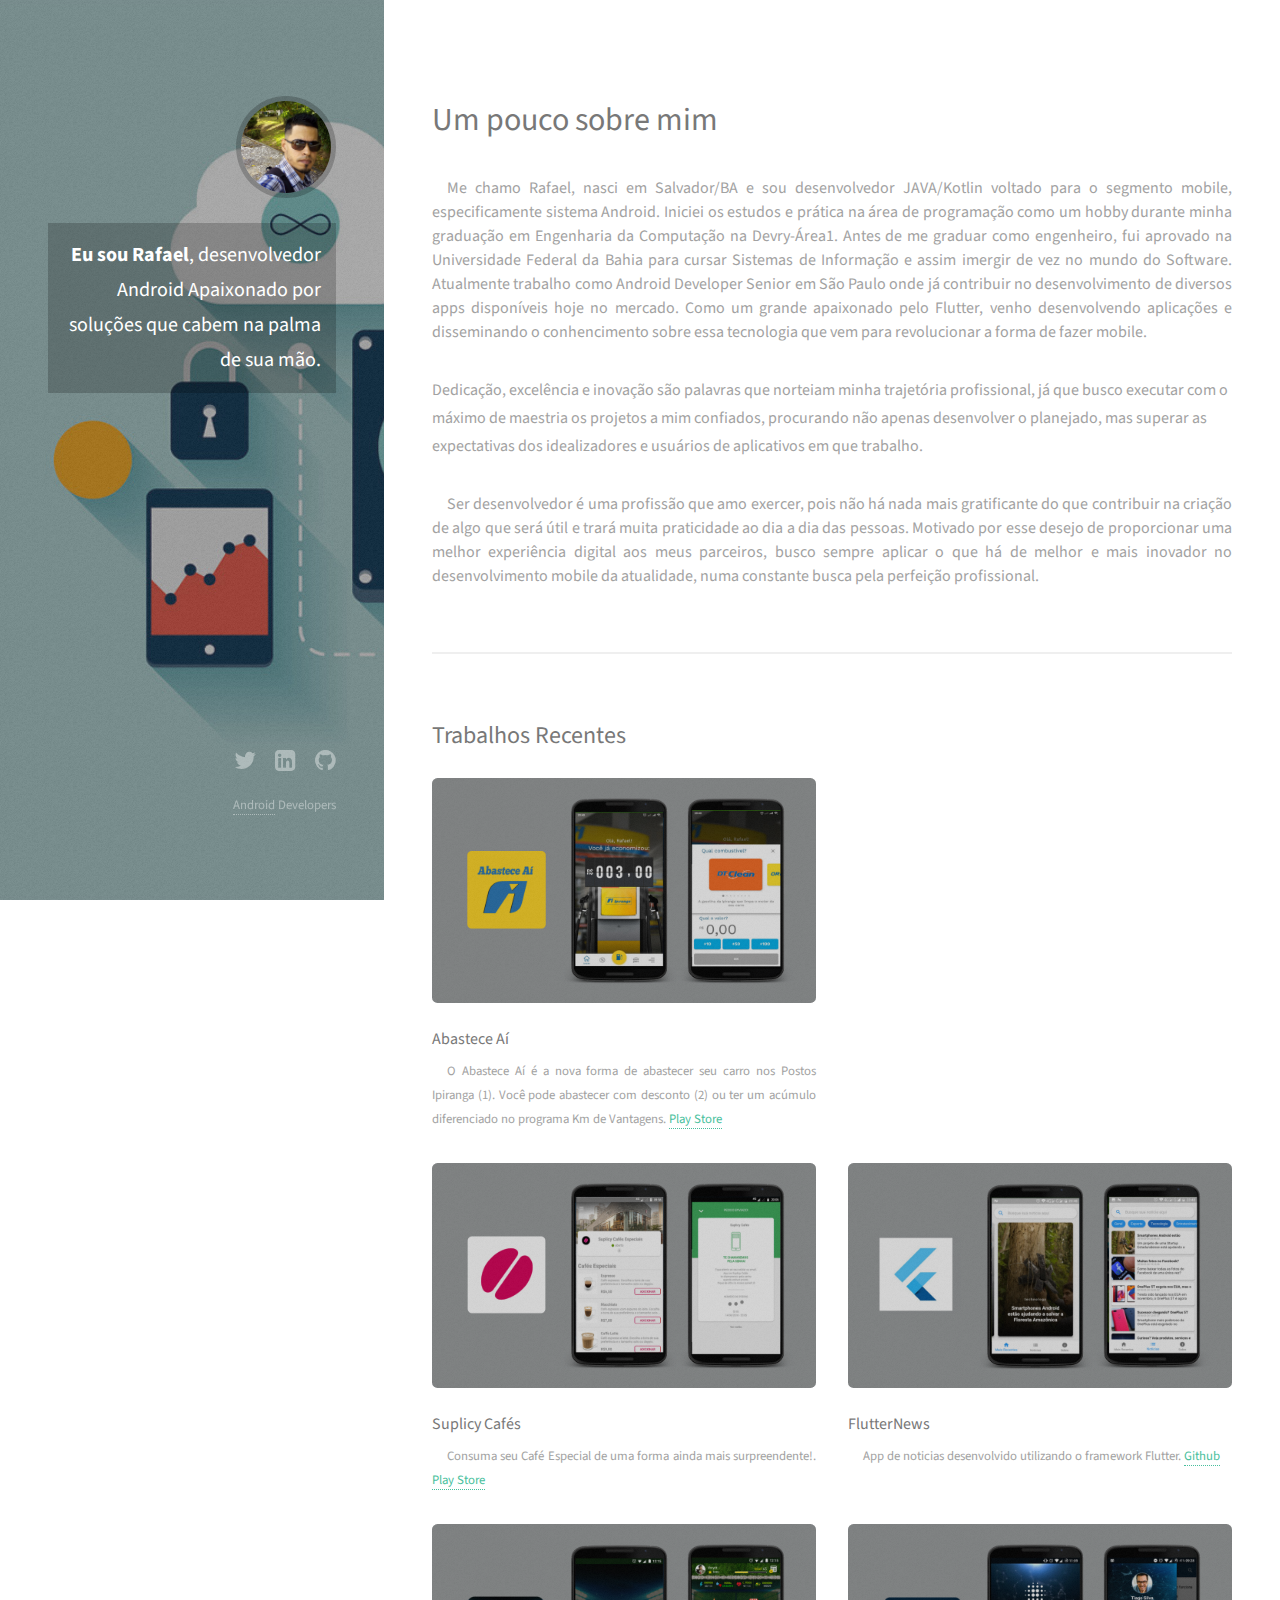
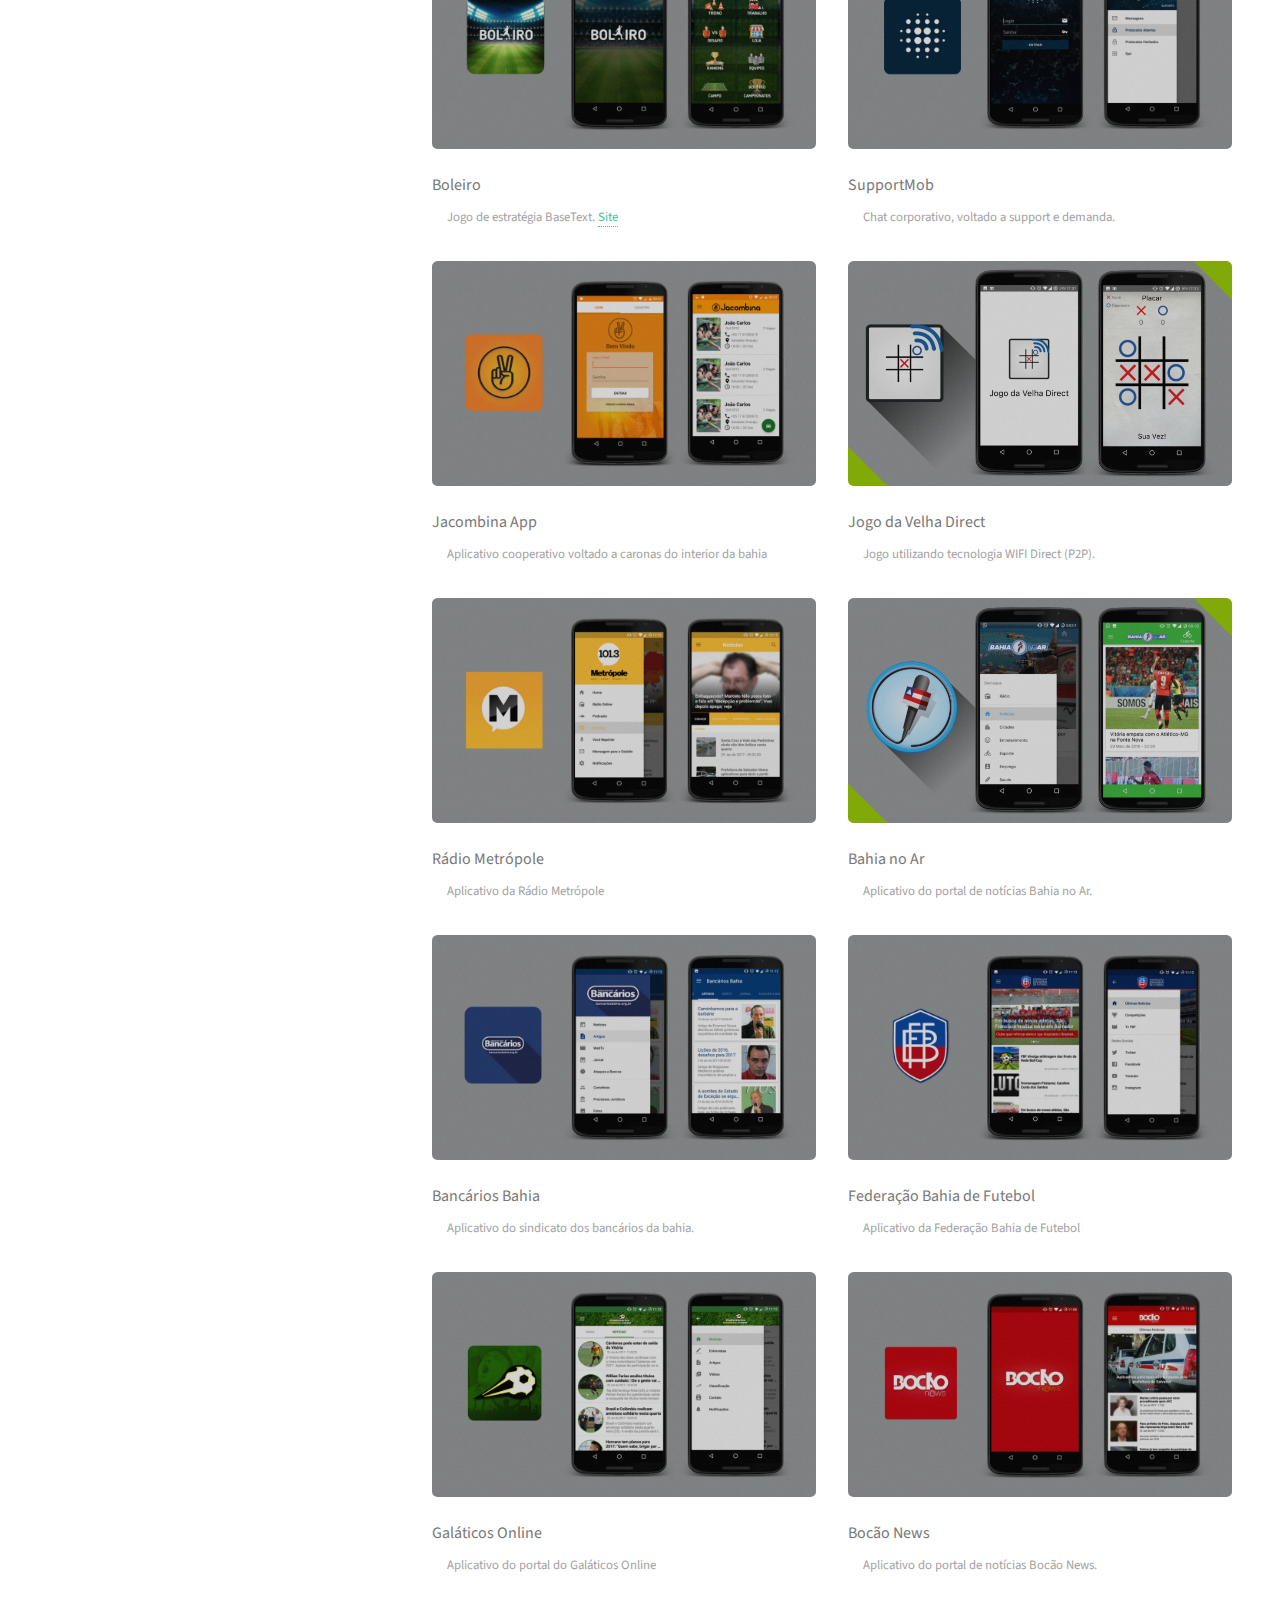
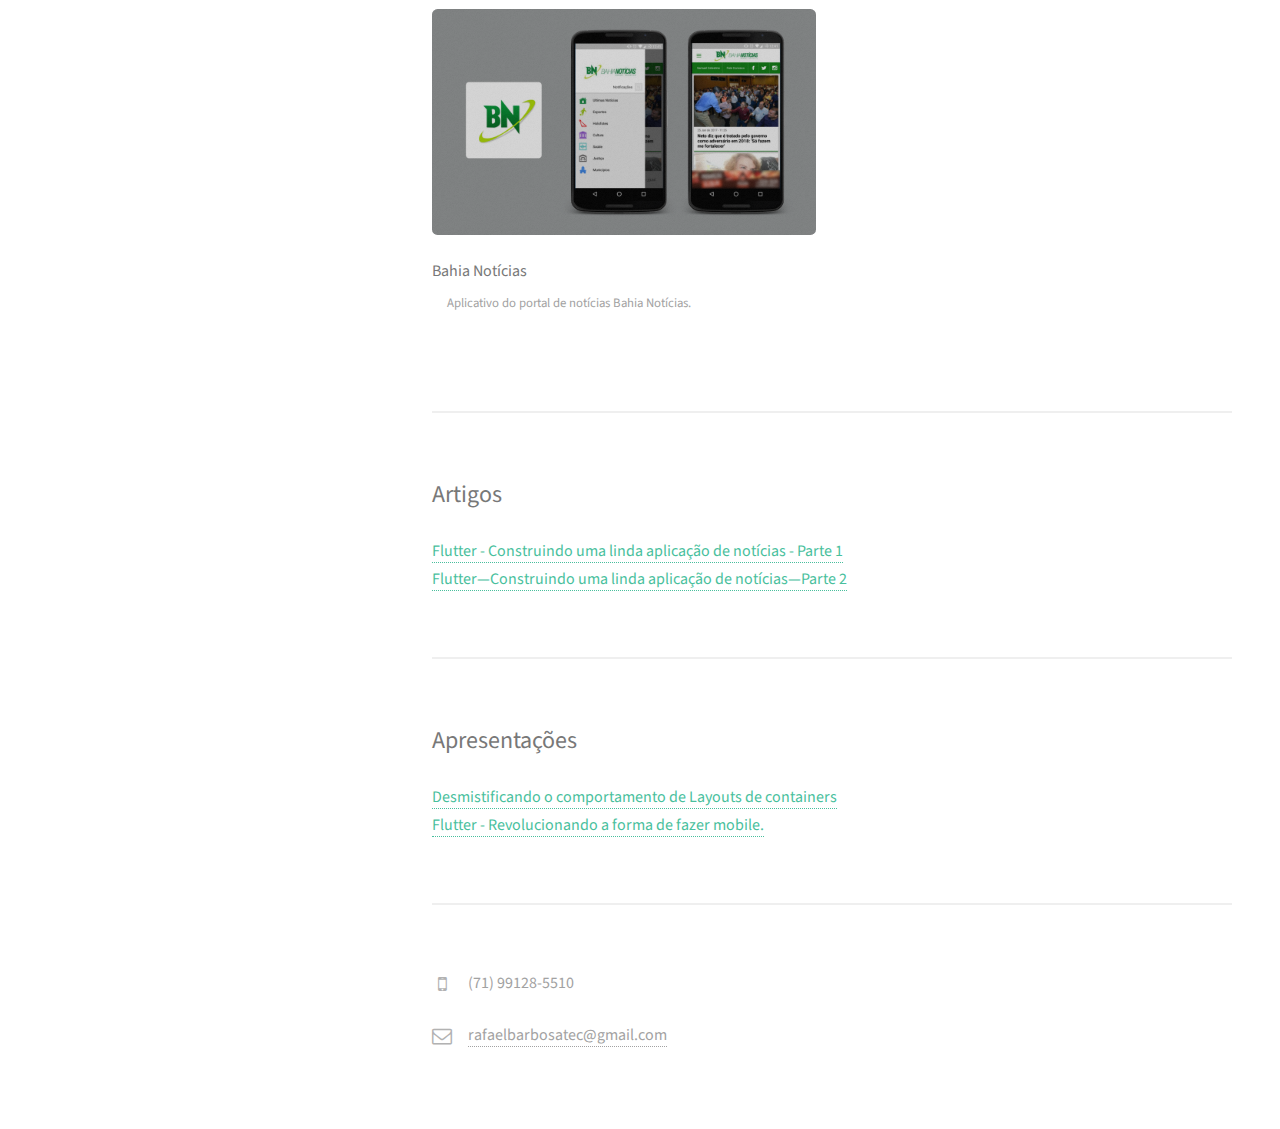
==== commit 49f41eb2: "ajustes bio" ====
--- a/index.html
+++ b/index.html
@@ -35,7 +35,7 @@
 						<header class="major">
 							<h2>Um pouco sobre mim</h2>
 						</header>
-						<p>Me chamo Rafael, nasci em Salvador/BA e sou desenvolvedor JAVA/Kotlin voltado para o segmento mobile, especificamente sistema Android. Iniciei os estudos e prática na área de programação como um hobby durante minha graduação em Engenharia da Computação na Devry-Área1. Antes de me graduar como engenheiro, fui aprovado na Universidade Federal da Bahia para cursar Sistemas de Informação e assim imergir de vez no mundo do Software. Atualmente trabalho como Android Developer Senior em São Paulo onde já contribuir no desenvolvimento de diversos apps disponíveis hoje no mercado. Um grande apaixonado pelo Flutter, venho desenvolvendo aplicações e disseminando o conhencimento sobre essa tecnologia que vem para revolucionar a forma de fazer mobile. 
+						<p>Me chamo Rafael, nasci em Salvador/BA e sou desenvolvedor JAVA/Kotlin voltado para o segmento mobile, especificamente sistema Android. Iniciei os estudos e prática na área de programação como um hobby durante minha graduação em Engenharia da Computação na Devry-Área1. Antes de me graduar como engenheiro, fui aprovado na Universidade Federal da Bahia para cursar Sistemas de Informação e assim imergir de vez no mundo do Software. Atualmente trabalho como Android Developer Senior em São Paulo onde já contribuir no desenvolvimento de diversos apps disponíveis hoje no mercado. Como um grande apaixonado pelo Flutter, venho desenvolvendo aplicações e disseminando o conhencimento sobre essa tecnologia que vem para revolucionar a forma de fazer mobile. 
 						</p> Dedicação, excelência e inovação são palavras que norteiam minha trajetória profissional, já que busco executar com o máximo de maestria os projetos a mim confiados, procurando não apenas desenvolver o planejado, mas superar as expectativas dos idealizadores e usuários de aplicativos em que trabalho. </p><p> 
  Ser desenvolvedor é uma profissão que amo exercer, pois não há nada mais gratificante do que contribuir na criação de algo que será útil e trará muita praticidade ao dia a dia das pessoas. Motivado por esse desejo de proporcionar uma melhor experiência digital aos meus parceiros, busco sempre aplicar o que há de melhor e mais inovador no desenvolvimento mobile da atualidade, numa constante busca pela perfeição profissional. </p>
 <!--<ul class="actions">
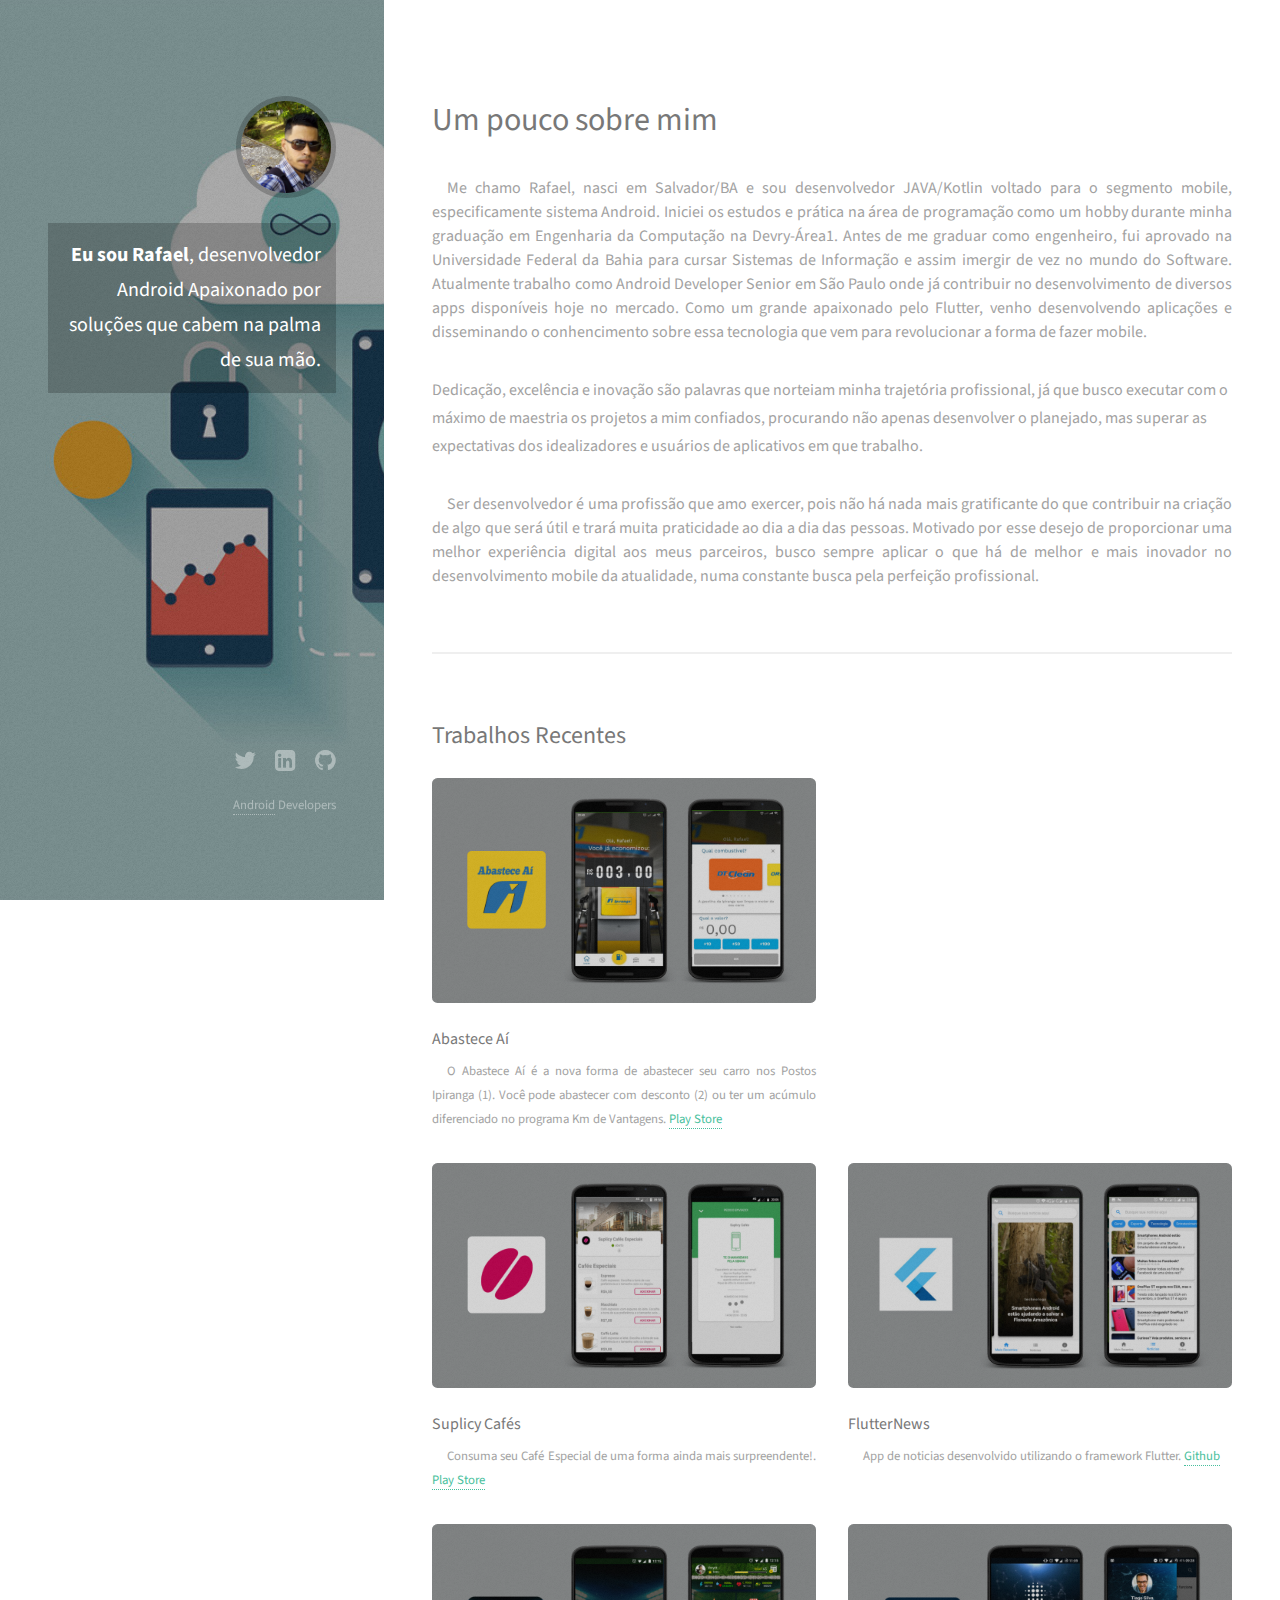
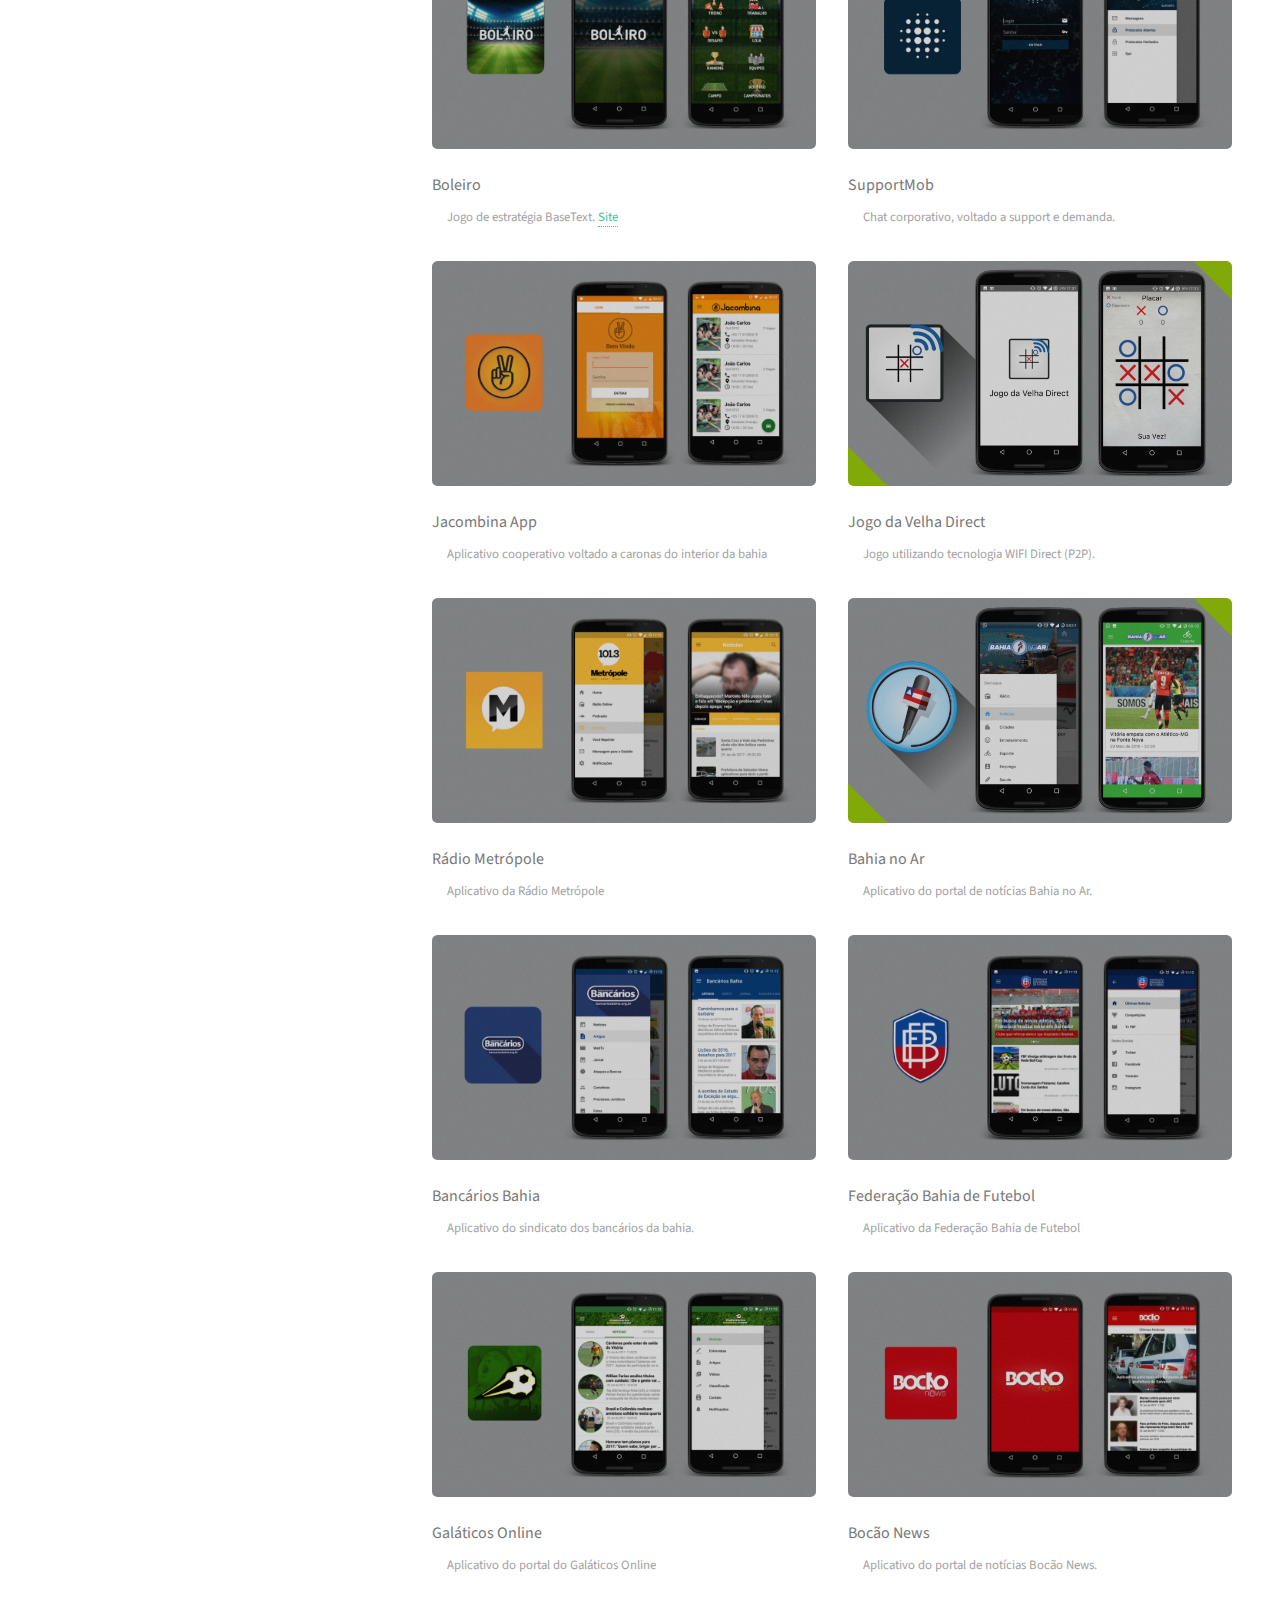
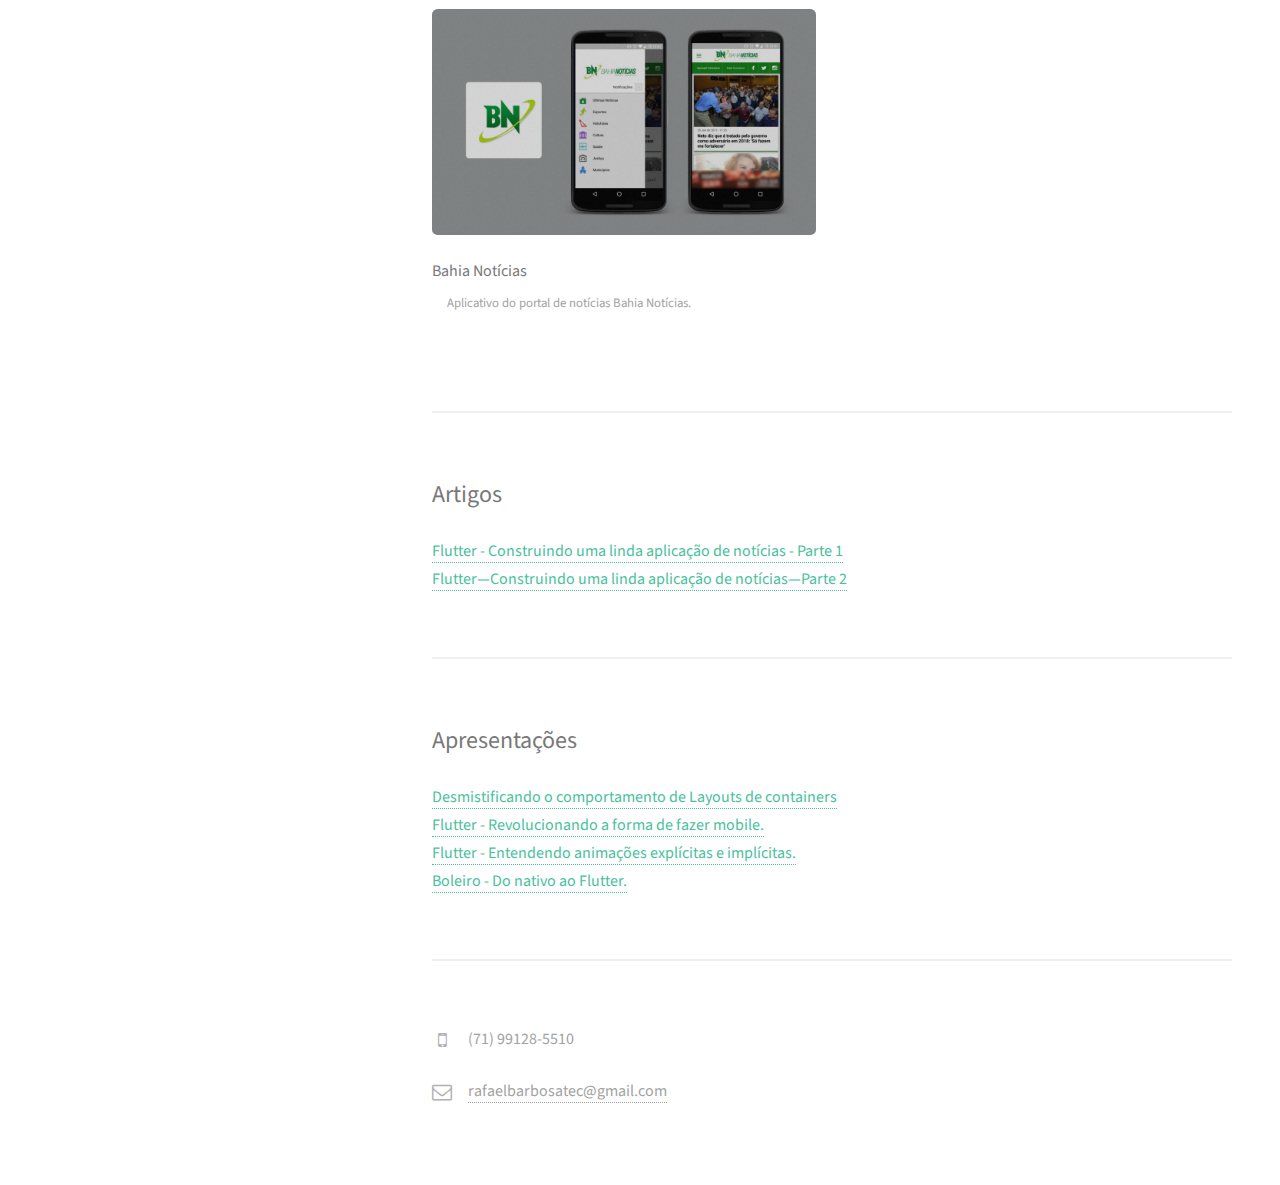
==== commit eb0d7898: "Update index.html" ====
--- a/index.html
+++ b/index.html
@@ -148,6 +148,12 @@
 						</div>
 						<div>
 							<a href="apresentacoes/flutter_introducao.html" target="_blank">Flutter - Revolucionando a forma de fazer mobile.</a>
+						</div>
+						<div>
+							<a href="https://slides.com/rafaelalmeidabarbosa/flutter-revolucionando-a-forma-de-fazer-mobile-98ad7a6d-bcc2-4eec-b5f8-ffa9ed808cde#/" target="_blank">Flutter - Entendendo animações explícitas e implícitas.</a>
+						</div>
+						<div>
+							<a href="https://slides.com/rafaelalmeidabarbosa/deck" target="_blank">Boleiro - Do nativo ao Flutter.</a>
 						</div>
 					</section>
 
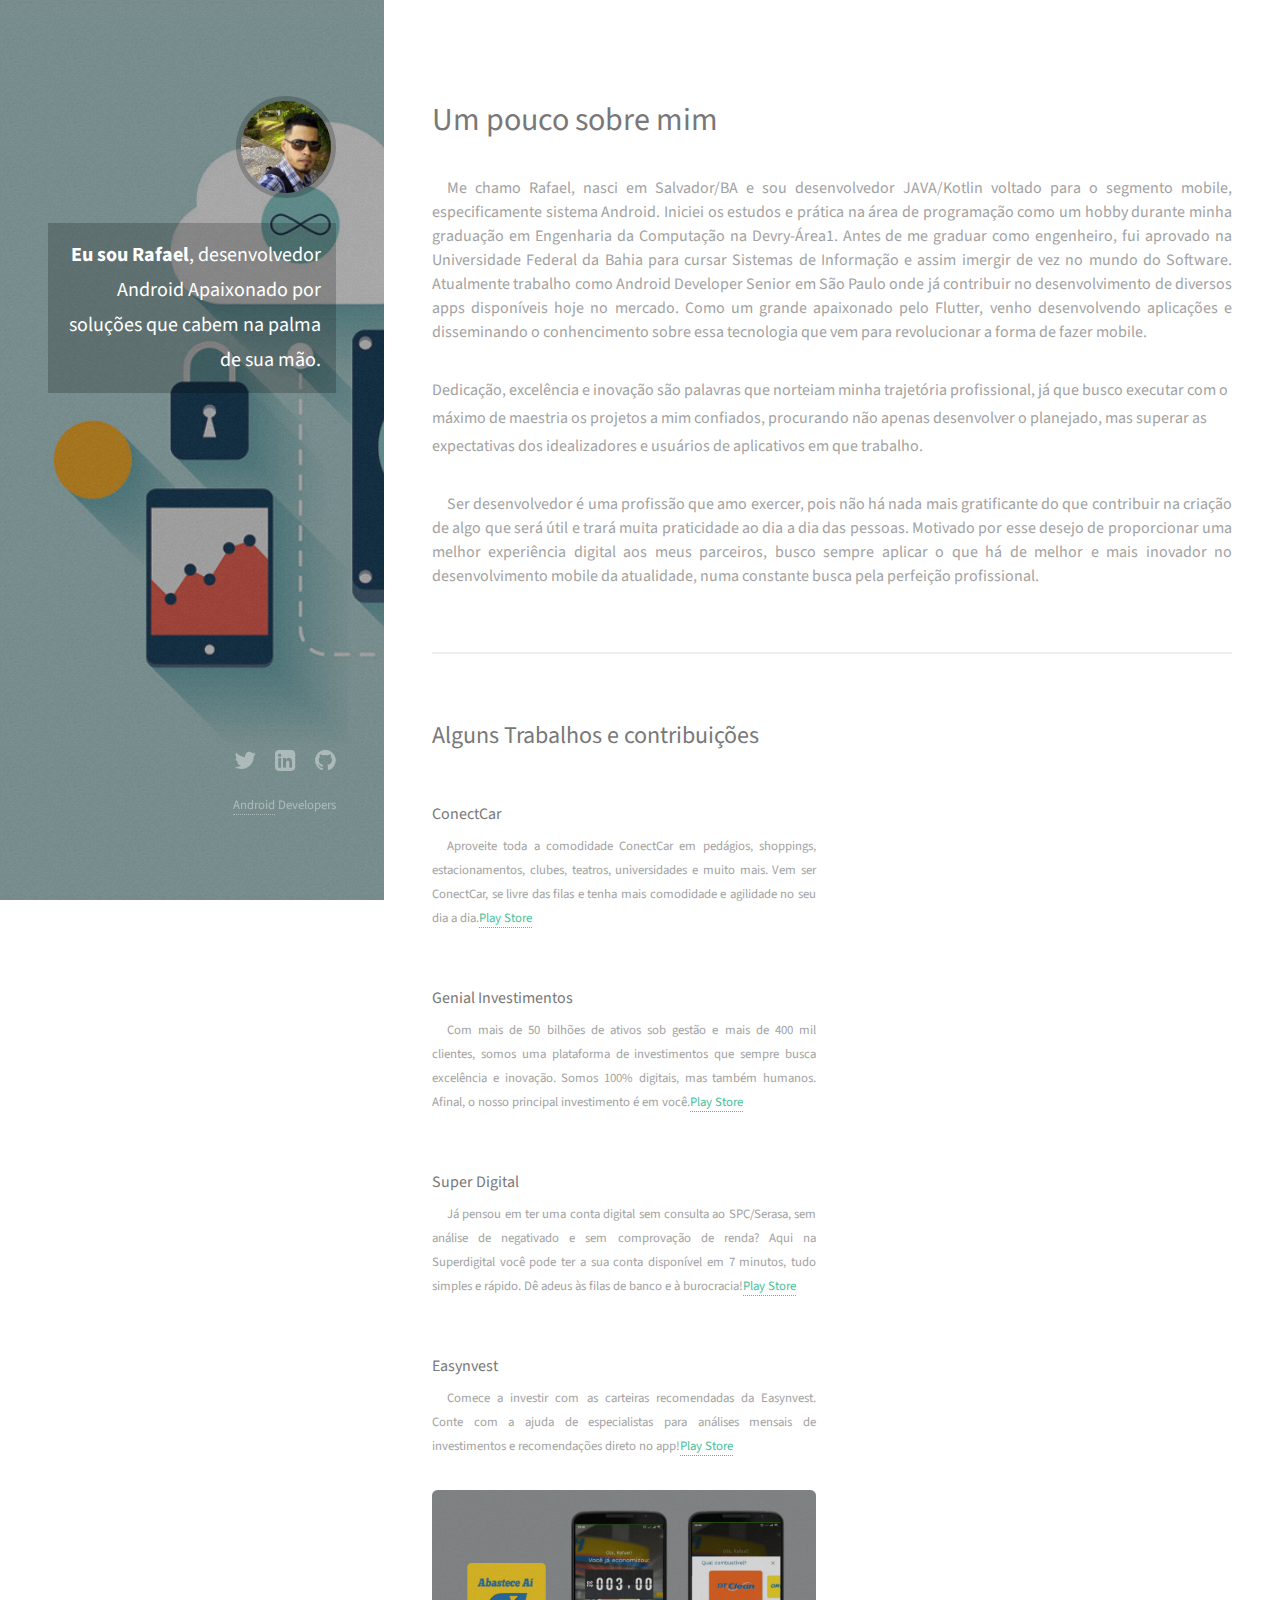
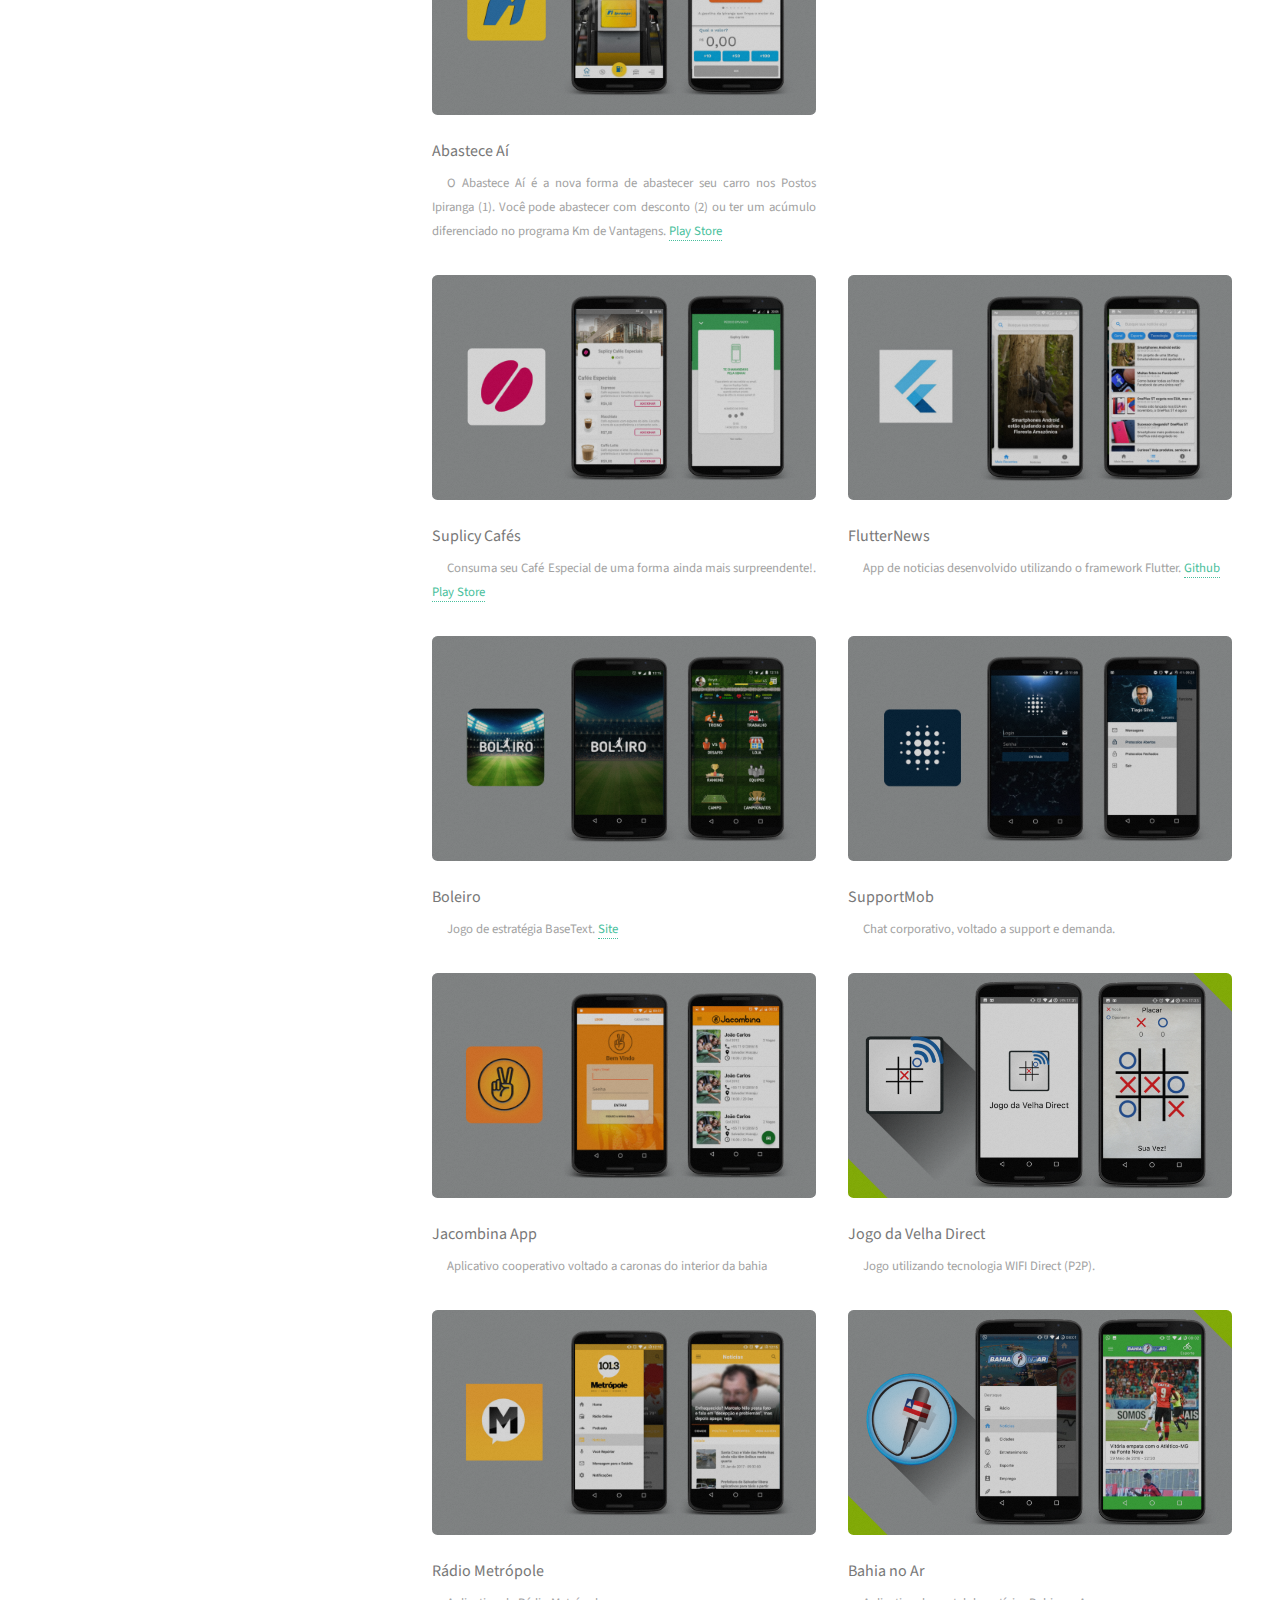
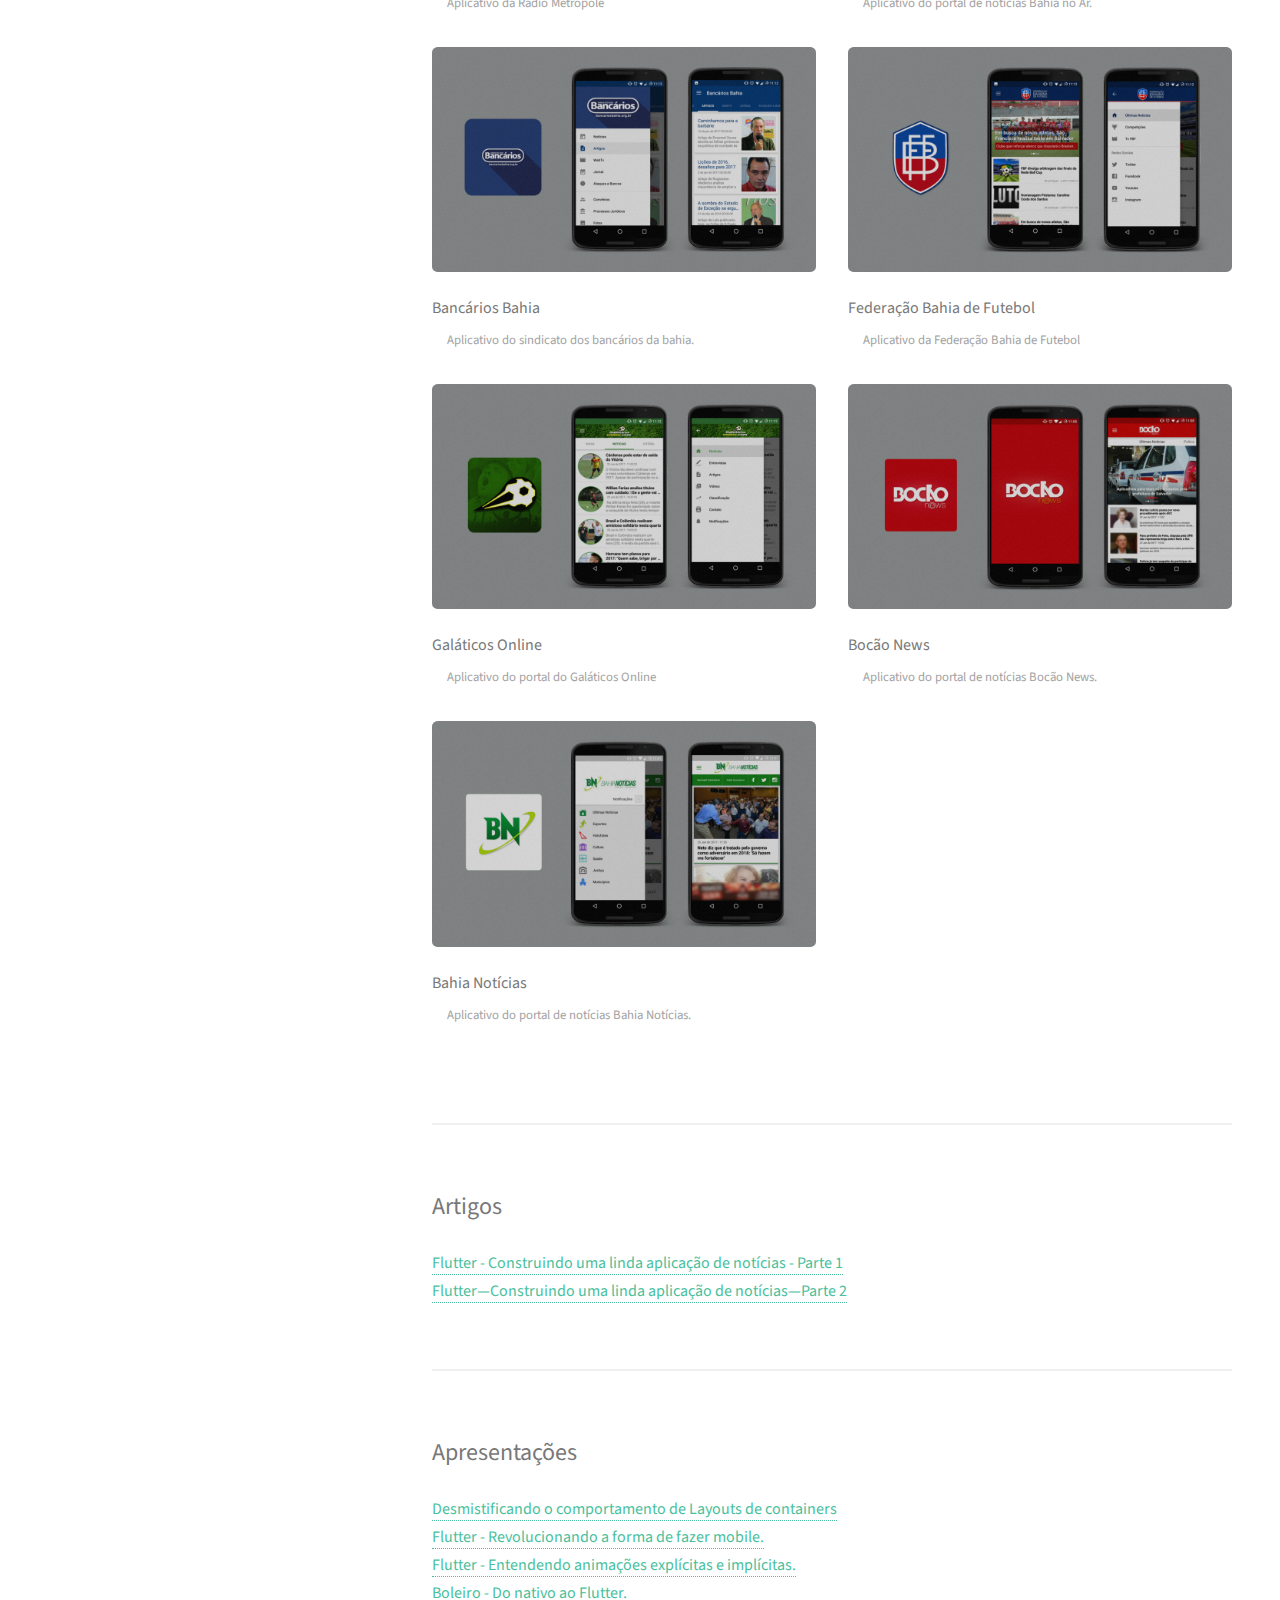
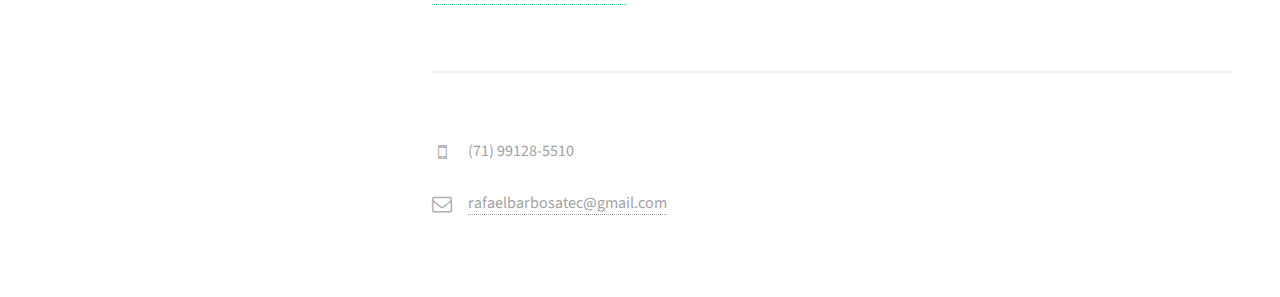
==== commit 413766d0: "algumas atualizacoes" ====
--- a/index.html
+++ b/index.html
@@ -5,161 +5,242 @@
 	Free for personal and commercial use under the CCA 3.0 license (html5up.net/license)
 -->
 <html>
-	<head>
-		<title>Rafael Developer</title>
-		<meta charset="utf-8" />
-		<meta name="viewport" content="width=device-width, initial-scale=1" />
-		<!--[if lte IE 8]><script src="assets/js/ie/html5shiv.js"></script><![endif]-->
-		<link rel="stylesheet" href="assets/css/main.css" />
-		<link rel="shortcut icon" href="images/favicon.ico" type=”image/x-icon”/>
-		<meta property="og:image" content="http://rafaelbarbosatec.github.io/images/avatar.png">
-	        <meta property="og:image:type" content="image/png">
-	        <meta property="og:image:width" content="300"> 
-	        <meta property="og:image:height" content="300">
-		<!--[if lte IE 8]><link rel="stylesheet" href="assets/css/ie8.css" /><![endif]-->
-	</head>
-	<body id="top">
-
-		<!-- Header -->
-			<header id="header">
-				<a href="#" class="image avatar"><img src="images/avatar.png" alt="" /></a>
-				<h1><strong>Eu sou Rafael</strong>, desenvolvedor Android<br />
-				Apaixonado por soluções que cabem na palma de sua mão.</h1>
+
+<head>
+	<title>Rafael Developer</title>
+	<meta charset="utf-8" />
+	<meta name="viewport" content="width=device-width, initial-scale=1" />
+	<!--[if lte IE 8]><script src="assets/js/ie/html5shiv.js"></script><![endif]-->
+	<link rel="stylesheet" href="assets/css/main.css" />
+	<link rel="shortcut icon" href="images/favicon.ico" type=”image/x-icon” />
+	<meta property="og:image" content="http://rafaelbarbosatec.github.io/images/avatar.png">
+	<meta property="og:image:type" content="image/png">
+	<meta property="og:image:width" content="300">
+	<meta property="og:image:height" content="300">
+	<!--[if lte IE 8]><link rel="stylesheet" href="assets/css/ie8.css" /><![endif]-->
+</head>
+
+<body id="top">
+
+	<!-- Header -->
+	<header id="header">
+		<a href="#" class="image avatar"><img src="images/avatar.png" alt="" /></a>
+		<h1><strong>Eu sou Rafael</strong>, desenvolvedor Android<br />
+			Apaixonado por soluções que cabem na palma de sua mão.</h1>
+	</header>
+
+	<!-- Main -->
+	<div id="main">
+
+		<!-- One -->
+		<section id="one">
+			<header class="major">
+				<h2>Um pouco sobre mim</h2>
 			</header>
-
-		<!-- Main -->
-			<div id="main">
-
-				<!-- One -->
-					<section id="one">
-						<header class="major">
-							<h2>Um pouco sobre mim</h2>
-						</header>
-						<p>Me chamo Rafael, nasci em Salvador/BA e sou desenvolvedor JAVA/Kotlin voltado para o segmento mobile, especificamente sistema Android. Iniciei os estudos e prática na área de programação como um hobby durante minha graduação em Engenharia da Computação na Devry-Área1. Antes de me graduar como engenheiro, fui aprovado na Universidade Federal da Bahia para cursar Sistemas de Informação e assim imergir de vez no mundo do Software. Atualmente trabalho como Android Developer Senior em São Paulo onde já contribuir no desenvolvimento de diversos apps disponíveis hoje no mercado. Como um grande apaixonado pelo Flutter, venho desenvolvendo aplicações e disseminando o conhencimento sobre essa tecnologia que vem para revolucionar a forma de fazer mobile. 
-						</p> Dedicação, excelência e inovação são palavras que norteiam minha trajetória profissional, já que busco executar com o máximo de maestria os projetos a mim confiados, procurando não apenas desenvolver o planejado, mas superar as expectativas dos idealizadores e usuários de aplicativos em que trabalho. </p><p> 
- Ser desenvolvedor é uma profissão que amo exercer, pois não há nada mais gratificante do que contribuir na criação de algo que será útil e trará muita praticidade ao dia a dia das pessoas. Motivado por esse desejo de proporcionar uma melhor experiência digital aos meus parceiros, busco sempre aplicar o que há de melhor e mais inovador no desenvolvimento mobile da atualidade, numa constante busca pela perfeição profissional. </p>
-<!--<ul class="actions">
+			<p>Me chamo Rafael, nasci em Salvador/BA e sou desenvolvedor JAVA/Kotlin voltado para o segmento mobile,
+				especificamente sistema Android. Iniciei os estudos e prática na área de programação como um hobby
+				durante minha graduação em Engenharia da Computação na Devry-Área1. Antes de me graduar como engenheiro,
+				fui aprovado na Universidade Federal da Bahia para cursar Sistemas de Informação e assim imergir de vez
+				no mundo do Software. Atualmente trabalho como Android Developer Senior em São Paulo onde já contribuir
+				no desenvolvimento de diversos apps disponíveis hoje no mercado. Como um grande apaixonado pelo Flutter,
+				venho desenvolvendo aplicações e disseminando o conhencimento sobre essa tecnologia que vem para
+				revolucionar a forma de fazer mobile.
+			</p> Dedicação, excelência e inovação são palavras que norteiam minha trajetória profissional, já que busco
+			executar com o máximo de maestria os projetos a mim confiados, procurando não apenas desenvolver o
+			planejado, mas superar as expectativas dos idealizadores e usuários de aplicativos em que trabalho. </p>
+			<p>
+				Ser desenvolvedor é uma profissão que amo exercer, pois não há nada mais gratificante do que contribuir
+				na criação de algo que será útil e trará muita praticidade ao dia a dia das pessoas. Motivado por esse
+				desejo de proporcionar uma melhor experiência digital aos meus parceiros, busco sempre aplicar o que há
+				de melhor e mais inovador no desenvolvimento mobile da atualidade, numa constante busca pela perfeição
+				profissional. </p>
+			<!--<ul class="actions">
 							<li><a href="#" class="button">Learn More</a></li>
 						</ul>-->
-					</section>
-
-				<!-- Two -->
-					<section id="two">
-						<h2>Trabalhos Recentes</h2>
-						<div class="row">
-
-							<article class="6u$ 12u$(xsmall) work-item">
-								<a href="images/fulls/abasteceai/img.png" class="image fit thumb"><img src="images/fulls/abasteceai/img.png" alt="" /></a>
-								<h3>Abastece Aí</h3>
-								<p>O Abastece Aí é a nova forma de abastecer seu carro nos Postos Ipiranga (1). Você pode abastecer com desconto (2) ou ter um acúmulo diferenciado no programa Km de Vantagens. <a href="https://play.google.com/store/apps/details?id=com.gigigo.ipirangaconectcar&hl=pt_BR">Play Store</a></p>
-							</article>
-
-							<article class="6u 12u$(xsmall) work-item">
-								<a href="images/fulls/suplicy/img.png" class="image fit thumb"><img src="images/fulls/suplicy/img.png" alt="" /></a>
-								<h3>Suplicy Cafés</h3>
-								<p>Consuma seu Café Especial de uma forma ainda mais surpreendente!. <a href="https://play.google.com/store/apps/details?id=suplicy.voceqpad.com.br.suplicy">Play Store</a></p>
-							</article>
-
-							<article class="6u$ 12u$(xsmall) work-item">
-								<a href="images/fulls/flutternews/img.png" class="image fit thumb"><img src="images/fulls/flutternews/img.png" alt="" /></a>
-								<h3>FlutterNews</h3>
-								<p>App de noticias desenvolvido utilizando o framework Flutter. <a href="https://github.com/RafaelBarbosatec/flutter_news">Github</a></p>
-							</article>
-
-							<article class="6u 12u$(xsmall) work-item">
-								<a href="images/fulls/boleiro/img.png" class="image fit thumb"><img src="images/fulls/boleiro/img.png" alt="" /></a>
-								<h3>Boleiro</h3>
-								<p>Jogo de estratégia BaseText. <a href="http://boleiroapp.com.br/">Site</a></p>
-							</article>
-
-						    <article class="6u$ 12u$(xsmall) work-item">
-								<a href="images/fulls/supportmob/img.png" class="image fit thumb"><img src="images/fulls/supportmob/img.png" alt="" /></a>
-								<h3>SupportMob</h3>
-								<p>Chat corporativo, voltado a support e demanda.</p>
-							</article>
-
-							<article class="6u 12u$(xsmall) work-item">
-								<a href="images/fulls/jacombina/img.png" class="image fit thumb"><img src="images/fulls/jacombina/img.png" alt="" /></a>
-								<h3>Jacombina App</h3>
-								<p>Aplicativo cooperativo voltado a caronas do interior da bahia</p>
-							</article>
-
-							<article class="6u$ 12u$(xsmall) work-item">
-								<a href="images/fulls/jogodavelha/img.png" class="image fit thumb"><img src="images/fulls/jogodavelha/img.png" alt="" /></a>
-								<h3>Jogo da Velha Direct</h3>
-								<p>Jogo utilizando tecnologia WIFI Direct (P2P).</p>
-							</article>
-
-							<article class="6u 12u$(xsmall) work-item">
-								<a href="images/fulls/metropole/img.png" class="image fit thumb"><img src="images/fulls/metropole/img.png" alt="" /></a>
-								<h3>Rádio Metrópole</h3>
-								<p>Aplicativo da Rádio Metrópole</p>
-							</article>
-                            <article class="6u$ 12u$(xsmall) work-item">
-								<a href="images/fulls/bahianoar/img.png" class="image fit thumb"><img src="images/fulls/bahianoar/img.png" alt="" /></a>
-								<h3>Bahia no Ar</h3>
-								<p>Aplicativo do portal de notícias Bahia no Ar.</p>
-							</article>
-							<article class="6u 12u$(xsmall) work-item">
-								<a href="images/fulls/bancarios/img.png" class="image fit thumb"><img src="images/fulls/bancarios/img.png" alt="" /></a>
-								<h3>Bancários Bahia</h3>
-								<p>Aplicativo do sindicato dos bancários da bahia.</p>
-							</article>
-							<article class="6u$ 12u$(xsmall) work-item">
-								<a href="images/fulls/fbf/img.png" class="image fit thumb"><img src="images/fulls/fbf/img.png" alt="" /></a>
-								<h3>Federação Bahia de Futebol</h3>
-								<p>Aplicativo da Federação Bahia de Futebol</p>
-							</article>
-							<article class="6u 12u$(xsmall) work-item">
-								<a href="images/fulls/galaticos/img.png" class="image fit thumb"><img src="images/fulls/galaticos/img.png" alt="" /></a>
-								<h3>Galáticos Online</h3>
-								<p>Aplicativo do portal do Galáticos Online</p>
-							</article>
-							<article class="6u$ 12u$(xsmall) work-item">
-								<a href="images/fulls/bocao/img.png" class="image fit thumb"><img src="images/fulls/bocao/img.png" alt="" /></a>
-								<h3>Bocão News</h3>
-								<p>Aplicativo do portal de notícias Bocão News.</p>
-							</article>
-							<article class="6u 12u$(xsmall) work-item">
-								<a href="images/fulls/bahianoticias/img.png" class="image fit thumb"><img src="images/fulls/bahianoticias/img.png" alt="" /></a>
-								<h3>Bahia Notícias</h3>
-								<p>Aplicativo do portal de notícias Bahia Notícias.</p>
-							</article>
-							
-						</div>
-						<!--<ul class="actions">
+		</section>
+
+		<!-- Two -->
+		<section id="two">
+			<h2>Alguns Trabalhos e contribuições</h2>
+			<div class="row">
+
+				<article class="6u$ 12u$(xsmall) work-item">
+					<a href="" class="image fit thumb"><img src="" alt="" /></a>
+					<h3>ConectCar</h3>
+					<p>Aproveite toda a comodidade ConectCar em pedágios, shoppings, estacionamentos, clubes, teatros,
+						universidades e muito mais. Vem ser ConectCar, se livre das filas e tenha mais comodidade e
+						agilidade no seu dia a dia.<a
+							href="https://play.google.com/store/apps/details?id=br.com.conectcar">Play
+							Store</a></p>
+				</article>
+
+				<article class="6u$ 12u$(xsmall) work-item">
+					<a href="" class="image fit thumb"><img src="" alt="" /></a>
+					<h3>Genial Investimentos</h3>
+					<p>Com mais de 50 bilhões de ativos sob gestão e mais de 400 mil clientes, somos uma plataforma de
+						investimentos que sempre busca excelência e inovação. Somos 100% digitais, mas também humanos.
+						Afinal, o nosso principal investimento é em você.<a
+							href="https://play.google.com/store/apps/details?id=com.br.GeraTech.Genial.NovaPlataforma&hl=pt_BR&gl=US">Play
+							Store</a></p>
+				</article>
+
+				<article class="6u$ 12u$(xsmall) work-item">
+					<a href="" class="image fit thumb"><img src="" alt="" /></a>
+					<h3>Super Digital</h3>
+					<p>Já pensou em ter uma conta digital sem consulta ao SPC/Serasa, sem análise de negativado e sem
+						comprovação de renda? Aqui na Superdigital você pode ter a sua conta disponível em 7 minutos,
+						tudo simples e rápido. Dê adeus às filas de banco e à burocracia!<a
+							href="https://play.google.com/store/apps/details?id=com.superdigital&hl=pt_BR&gl=US">Play
+							Store</a></p>
+				</article>
+
+				<article class="6u$ 12u$(xsmall) work-item">
+					<a href="" class="image fit thumb"><img src="" alt="" /></a>
+					<h3>Easynvest</h3>
+					<p>Comece a investir com as carteiras recomendadas da Easynvest. Conte com a ajuda de especialistas
+						para análises mensais de investimentos e recomendações direto no app!<a
+							href="https://play.google.com/store/apps/details?id=br.com.easynvest.rendafixa&hl=pt_BR&gl=US">Play
+							Store</a></p>
+				</article>
+
+				<article class="6u$ 12u$(xsmall) work-item">
+					<a href="images/fulls/abasteceai/img.png" class="image fit thumb"><img
+							src="images/fulls/abasteceai/img.png" alt="" /></a>
+					<h3>Abastece Aí</h3>
+					<p>O Abastece Aí é a nova forma de abastecer seu carro nos Postos Ipiranga (1). Você pode abastecer
+						com desconto (2) ou ter um acúmulo diferenciado no programa Km de Vantagens. <a
+							href="https://play.google.com/store/apps/details?id=com.gigigo.ipirangaconectcar&hl=pt_BR">Play
+							Store</a></p>
+				</article>
+
+				<article class="6u 12u$(xsmall) work-item">
+					<a href="images/fulls/suplicy/img.png" class="image fit thumb"><img
+							src="images/fulls/suplicy/img.png" alt="" /></a>
+					<h3>Suplicy Cafés</h3>
+					<p>Consuma seu Café Especial de uma forma ainda mais surpreendente!. <a
+							href="https://play.google.com/store/apps/details?id=suplicy.voceqpad.com.br.suplicy">Play
+							Store</a></p>
+				</article>
+
+				<article class="6u$ 12u$(xsmall) work-item">
+					<a href="images/fulls/flutternews/img.png" class="image fit thumb"><img
+							src="images/fulls/flutternews/img.png" alt="" /></a>
+					<h3>FlutterNews</h3>
+					<p>App de noticias desenvolvido utilizando o framework Flutter. <a
+							href="https://github.com/RafaelBarbosatec/flutter_news">Github</a></p>
+				</article>
+
+				<article class="6u 12u$(xsmall) work-item">
+					<a href="images/fulls/boleiro/img.png" class="image fit thumb"><img
+							src="images/fulls/boleiro/img.png" alt="" /></a>
+					<h3>Boleiro</h3>
+					<p>Jogo de estratégia BaseText. <a href="http://boleiroapp.com.br/">Site</a></p>
+				</article>
+
+				<article class="6u$ 12u$(xsmall) work-item">
+					<a href="images/fulls/supportmob/img.png" class="image fit thumb"><img
+							src="images/fulls/supportmob/img.png" alt="" /></a>
+					<h3>SupportMob</h3>
+					<p>Chat corporativo, voltado a support e demanda.</p>
+				</article>
+
+				<article class="6u 12u$(xsmall) work-item">
+					<a href="images/fulls/jacombina/img.png" class="image fit thumb"><img
+							src="images/fulls/jacombina/img.png" alt="" /></a>
+					<h3>Jacombina App</h3>
+					<p>Aplicativo cooperativo voltado a caronas do interior da bahia</p>
+				</article>
+
+				<article class="6u$ 12u$(xsmall) work-item">
+					<a href="images/fulls/jogodavelha/img.png" class="image fit thumb"><img
+							src="images/fulls/jogodavelha/img.png" alt="" /></a>
+					<h3>Jogo da Velha Direct</h3>
+					<p>Jogo utilizando tecnologia WIFI Direct (P2P).</p>
+				</article>
+
+				<article class="6u 12u$(xsmall) work-item">
+					<a href="images/fulls/metropole/img.png" class="image fit thumb"><img
+							src="images/fulls/metropole/img.png" alt="" /></a>
+					<h3>Rádio Metrópole</h3>
+					<p>Aplicativo da Rádio Metrópole</p>
+				</article>
+				<article class="6u$ 12u$(xsmall) work-item">
+					<a href="images/fulls/bahianoar/img.png" class="image fit thumb"><img
+							src="images/fulls/bahianoar/img.png" alt="" /></a>
+					<h3>Bahia no Ar</h3>
+					<p>Aplicativo do portal de notícias Bahia no Ar.</p>
+				</article>
+				<article class="6u 12u$(xsmall) work-item">
+					<a href="images/fulls/bancarios/img.png" class="image fit thumb"><img
+							src="images/fulls/bancarios/img.png" alt="" /></a>
+					<h3>Bancários Bahia</h3>
+					<p>Aplicativo do sindicato dos bancários da bahia.</p>
+				</article>
+				<article class="6u$ 12u$(xsmall) work-item">
+					<a href="images/fulls/fbf/img.png" class="image fit thumb"><img src="images/fulls/fbf/img.png"
+							alt="" /></a>
+					<h3>Federação Bahia de Futebol</h3>
+					<p>Aplicativo da Federação Bahia de Futebol</p>
+				</article>
+				<article class="6u 12u$(xsmall) work-item">
+					<a href="images/fulls/galaticos/img.png" class="image fit thumb"><img
+							src="images/fulls/galaticos/img.png" alt="" /></a>
+					<h3>Galáticos Online</h3>
+					<p>Aplicativo do portal do Galáticos Online</p>
+				</article>
+				<article class="6u$ 12u$(xsmall) work-item">
+					<a href="images/fulls/bocao/img.png" class="image fit thumb"><img src="images/fulls/bocao/img.png"
+							alt="" /></a>
+					<h3>Bocão News</h3>
+					<p>Aplicativo do portal de notícias Bocão News.</p>
+				</article>
+				<article class="6u 12u$(xsmall) work-item">
+					<a href="images/fulls/bahianoticias/img.png" class="image fit thumb"><img
+							src="images/fulls/bahianoticias/img.png" alt="" /></a>
+					<h3>Bahia Notícias</h3>
+					<p>Aplicativo do portal de notícias Bahia Notícias.</p>
+				</article>
+
+			</div>
+			<!--<ul class="actions">
 							<li><a href="#" class="button">Full Portfolio</a></li>
 						</ul>-->
-					</section>
-					
-					<section id="two-u">
-						<h2>Artigos</h2>
-						<div>
-							<a href="https://medium.com/collabcode/flutter-construindo-uma-linda-aplica%C3%A7%C3%A3o-de-not%C3%ADcias-parte-1-f0cbeecb7ab" target="_blank">Flutter - Construindo uma linda aplicação de notícias - Parte 1</a>
-							<br/>
-							<a href="https://medium.com/@rafaelbarbosatec/flutter-construindo-uma-linda-aplica%C3%A7%C3%A3o-de-not%C3%ADcias-parte-2-86586a18dae" target="_blank">Flutter — Construindo uma linda aplicação de notícias — Parte 2	</a>
-						</div>
-					</section>
-
-					<section id="two-u">
-						<h2>Apresentações</h2>
-						<div>
-							<a href="apresentacoes/desmistificando_layouts.html" target="_blank">Desmistificando o comportamento de Layouts de containers</a>
-						</div>
-						<div>
-							<a href="apresentacoes/flutter_introducao.html" target="_blank">Flutter - Revolucionando a forma de fazer mobile.</a>
-						</div>
-						<div>
-							<a href="https://slides.com/rafaelalmeidabarbosa/flutter-revolucionando-a-forma-de-fazer-mobile-98ad7a6d-bcc2-4eec-b5f8-ffa9ed808cde#/" target="_blank">Flutter - Entendendo animações explícitas e implícitas.</a>
-						</div>
-						<div>
-							<a href="https://slides.com/rafaelalmeidabarbosa/deck" target="_blank">Boleiro - Do nativo ao Flutter.</a>
-						</div>
-					</section>
-
-				<!-- Three -->
-					<section id="three">
-						<!--<h2>Get In Touch</h2>
+		</section>
+
+		<section id="two-u">
+			<h2>Artigos</h2>
+			<div>
+				<a href="https://medium.com/collabcode/flutter-construindo-uma-linda-aplica%C3%A7%C3%A3o-de-not%C3%ADcias-parte-1-f0cbeecb7ab"
+					target="_blank">Flutter - Construindo uma linda aplicação de notícias - Parte 1</a>
+				<br />
+				<a href="https://medium.com/@rafaelbarbosatec/flutter-construindo-uma-linda-aplica%C3%A7%C3%A3o-de-not%C3%ADcias-parte-2-86586a18dae"
+					target="_blank">Flutter — Construindo uma linda aplicação de notícias — Parte 2 </a>
+			</div>
+		</section>
+
+		<section id="two-u">
+			<h2>Apresentações</h2>
+			<div>
+				<a href="apresentacoes/desmistificando_layouts.html" target="_blank">Desmistificando o comportamento de
+					Layouts de containers</a>
+			</div>
+			<div>
+				<a href="apresentacoes/flutter_introducao.html" target="_blank">Flutter - Revolucionando a forma de
+					fazer mobile.</a>
+			</div>
+			<div>
+				<a href="https://slides.com/rafaelalmeidabarbosa/flutter-revolucionando-a-forma-de-fazer-mobile-98ad7a6d-bcc2-4eec-b5f8-ffa9ed808cde#/"
+					target="_blank">Flutter - Entendendo animações explícitas e implícitas.</a>
+			</div>
+			<div>
+				<a href="https://slides.com/rafaelalmeidabarbosa/deck" target="_blank">Boleiro - Do nativo ao
+					Flutter.</a>
+			</div>
+		</section>
+
+		<!-- Three -->
+		<section id="three">
+			<!--<h2>Get In Touch</h2>
 						<p>Accumsan pellentesque commodo blandit enim arcu non at amet id arcu magna. Accumsan orci faucibus id eu lorem semper nunc nisi lorem vulputate lorem neque lorem ipsum dolor.</p>
 						<div class="row">
 							<div class="8u 12u$(small)">
@@ -174,29 +255,29 @@
 									<li><input type="submit" value="Send Message" /></li>
 								</ul>
 							</div>-->
-							<div class="4u$ 12u$(small)">
-								<ul class="labeled-icons">
-									<!--<li>
+			<div class="4u$ 12u$(small)">
+				<ul class="labeled-icons">
+					<!--<li>
 										<h3 class="icon fa-home"><span class="label">Address</span></h3>
 										1234 Somewhere Rd.<br />
 										Nashville, TN 00000<br />
 										United States
 									</li>-->
-									<li>
-										<h3 class="icon fa-mobile"><span class="label">Phone</span></h3>
-										(71) 99128-5510
-									</li>
-									<li>
-										<h3 class="icon fa-envelope-o"><span class="label">Email</span></h3>
-										<a href="#">rafaelbarbosatec@gmail.com</a>
-									</li>
-								</ul>
-							</div>
-						</div>
-					</section>
-
-				<!-- Four -->
-				<!--
+					<li>
+						<h3 class="icon fa-mobile"><span class="label">Phone</span></h3>
+						(71) 99128-5510
+					</li>
+					<li>
+						<h3 class="icon fa-envelope-o"><span class="label">Email</span></h3>
+						<a href="#">rafaelbarbosatec@gmail.com</a>
+					</li>
+				</ul>
+			</div>
+	</div>
+	</section>
+
+	<!-- Four -->
+	<!--
 					<section id="four">
 						<h2>Elements</h2>
 
@@ -515,31 +596,36 @@
 					</section>
 				-->
 
-			</div>
-
-		<!-- Footer -->
-			<footer id="footer">
-				<ul class="icons">
-					<li><a href="https://twitter.com/RafaBarbosaTec" class="icon fa-twitter"><span class="label">Twitter</span></a></li>
-					<li><a href="https://br.linkedin.com/in/rafael-almeida-7667a063" class="icon fa-linkedin-square"><span class="label">Twitter</span></a></li>
-					<li><a href="https://github.com/RafaelBarbosatec" class="icon fa-github"><span class="label">Github</span></a></li>
-					
-
-					<!--<li><a href="#" class="icon fa-dribbble"><span class="label">Dribbble</span></a></li>
+	</div>
+
+	<!-- Footer -->
+	<footer id="footer">
+		<ul class="icons">
+			<li><a href="https://twitter.com/RafaBarbosaTec" class="icon fa-twitter"><span
+						class="label">Twitter</span></a></li>
+			<li><a href="https://br.linkedin.com/in/rafael-almeida-7667a063" class="icon fa-linkedin-square"><span
+						class="label">Twitter</span></a></li>
+			<li><a href="https://github.com/RafaelBarbosatec" class="icon fa-github"><span
+						class="label">Github</span></a></li>
+
+
+			<!--<li><a href="#" class="icon fa-dribbble"><span class="label">Dribbble</span></a></li>
 					<li><a href="rafaelbarbosatec@gmail.com" class="icon fa-envelope-o"><span class="label">Email</span></a></li>-->
-				</ul>
-				<ul class="copyright">
-					</li><li><a href="http://developer.android.com/intl/pt-br/index.html">Android</a> Developers</li>
-				</ul>
-			</footer>
-
-		<!-- Scripts -->
-			<script src="assets/js/jquery.min.js"></script>
-			<script src="assets/js/jquery.poptrox.min.js"></script>
-			<script src="assets/js/skel.min.js"></script>
-			<script src="assets/js/util.js"></script>
-			<!--[if lte IE 8]><script src="assets/js/ie/respond.min.js"></script><![endif]-->
-			<script src="assets/js/main.js"></script>
-
-	</body>
-</html>
+		</ul>
+		<ul class="copyright">
+			</li>
+			<li><a href="http://developer.android.com/intl/pt-br/index.html">Android</a> Developers</li>
+		</ul>
+	</footer>
+
+	<!-- Scripts -->
+	<script src="assets/js/jquery.min.js"></script>
+	<script src="assets/js/jquery.poptrox.min.js"></script>
+	<script src="assets/js/skel.min.js"></script>
+	<script src="assets/js/util.js"></script>
+	<!--[if lte IE 8]><script src="assets/js/ie/respond.min.js"></script><![endif]-->
+	<script src="assets/js/main.js"></script>
+
+</body>
+
+</html>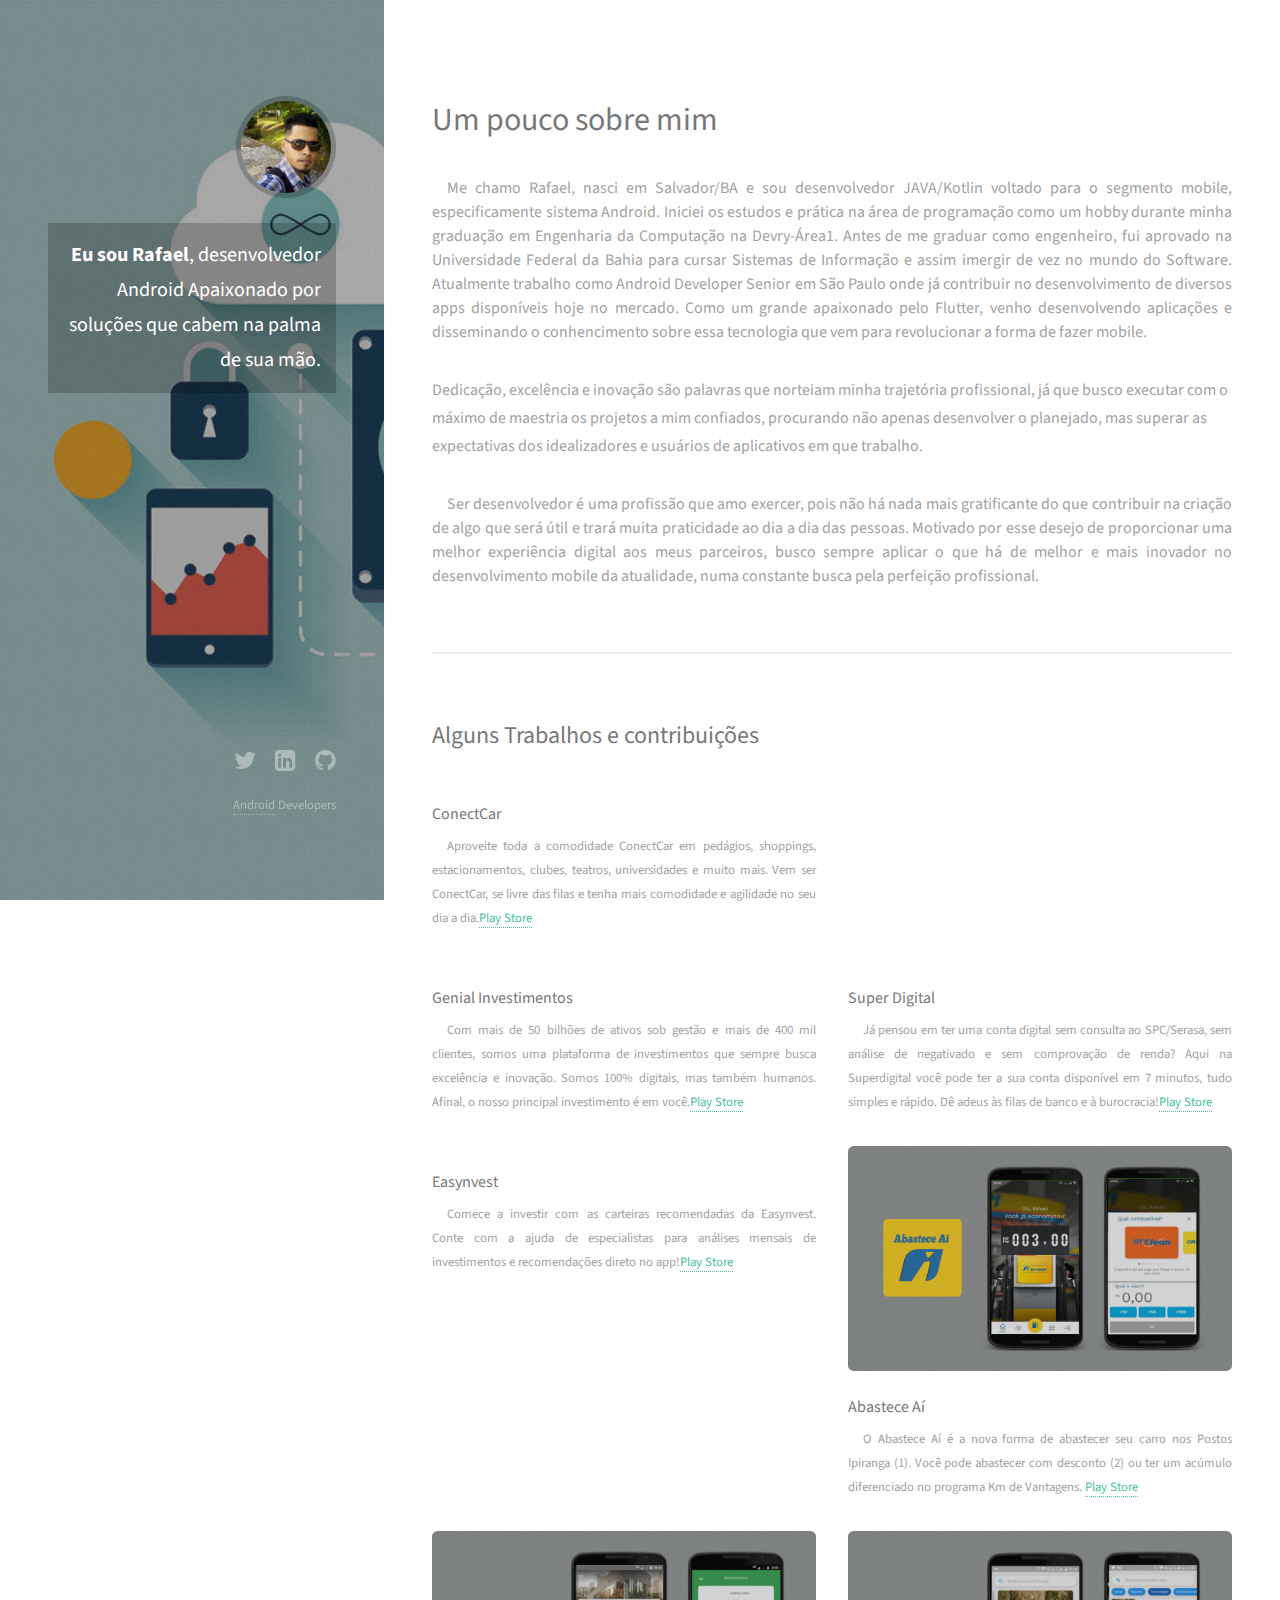
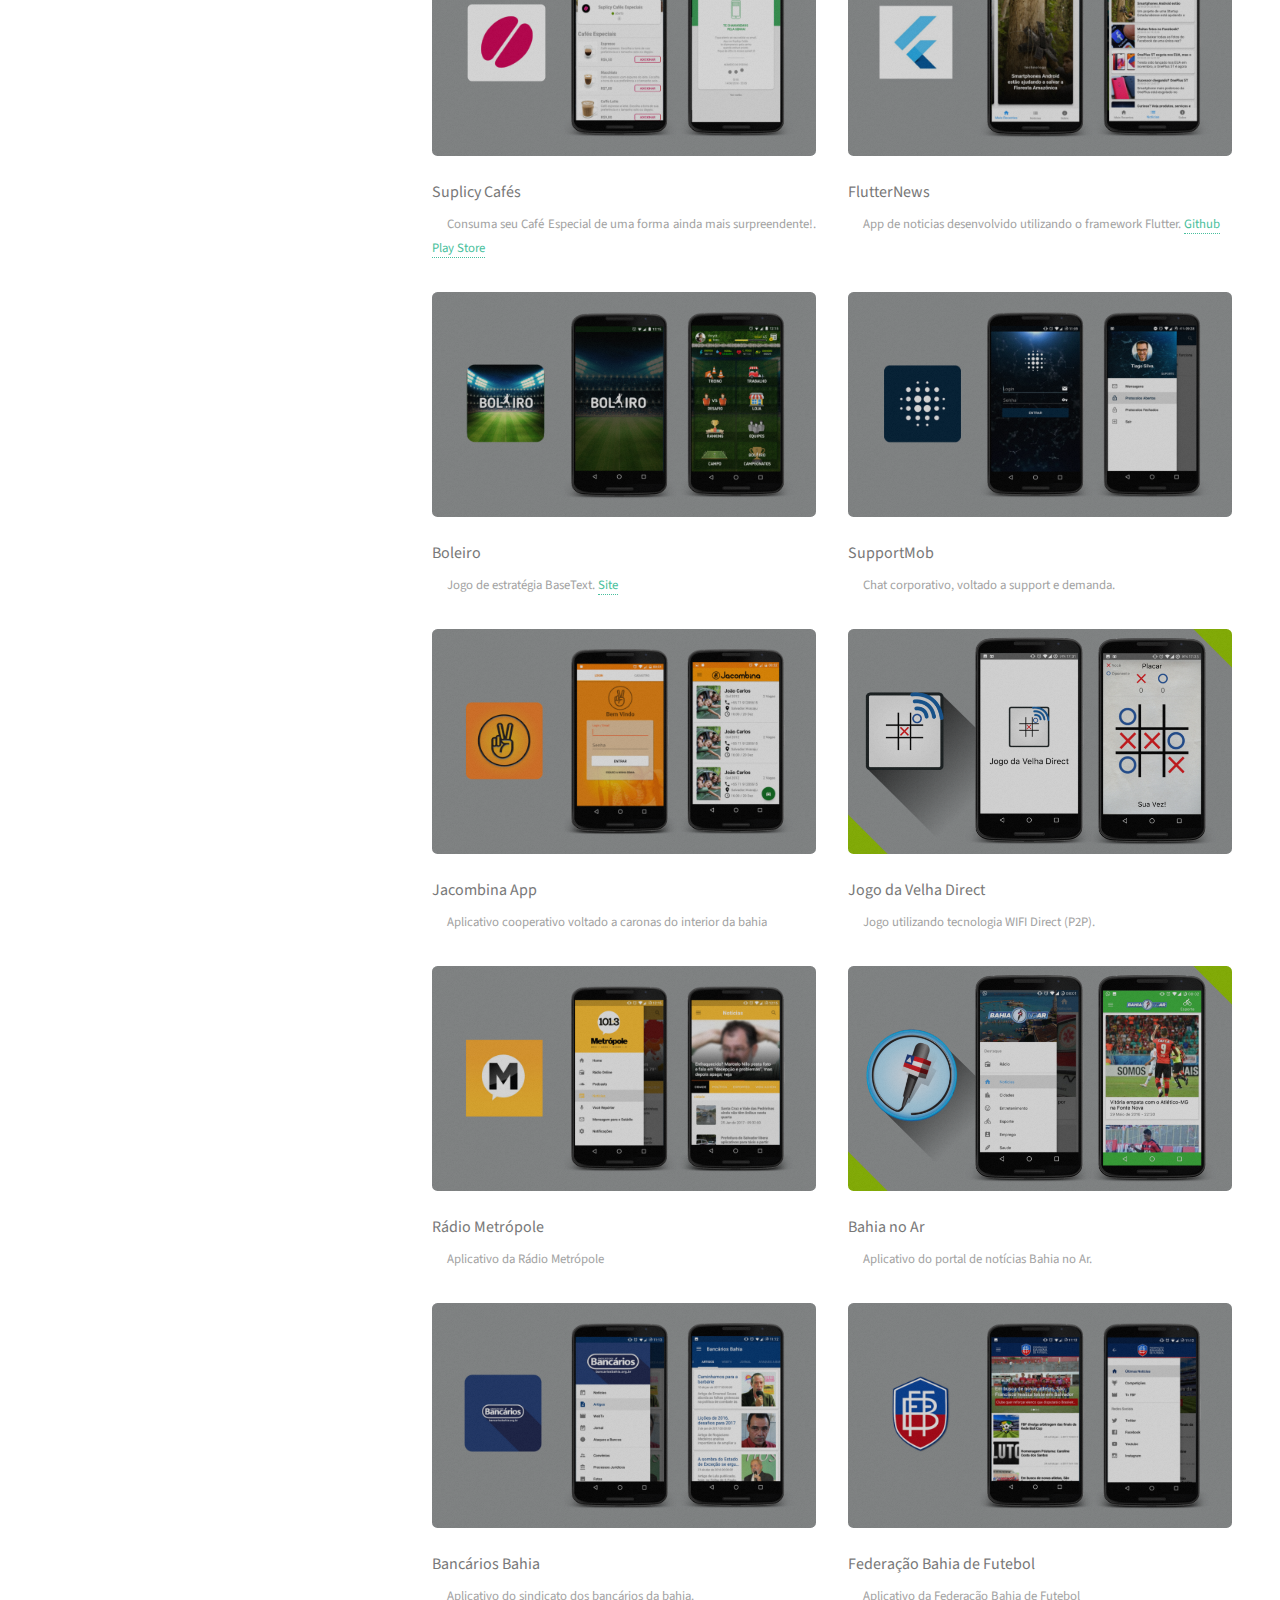
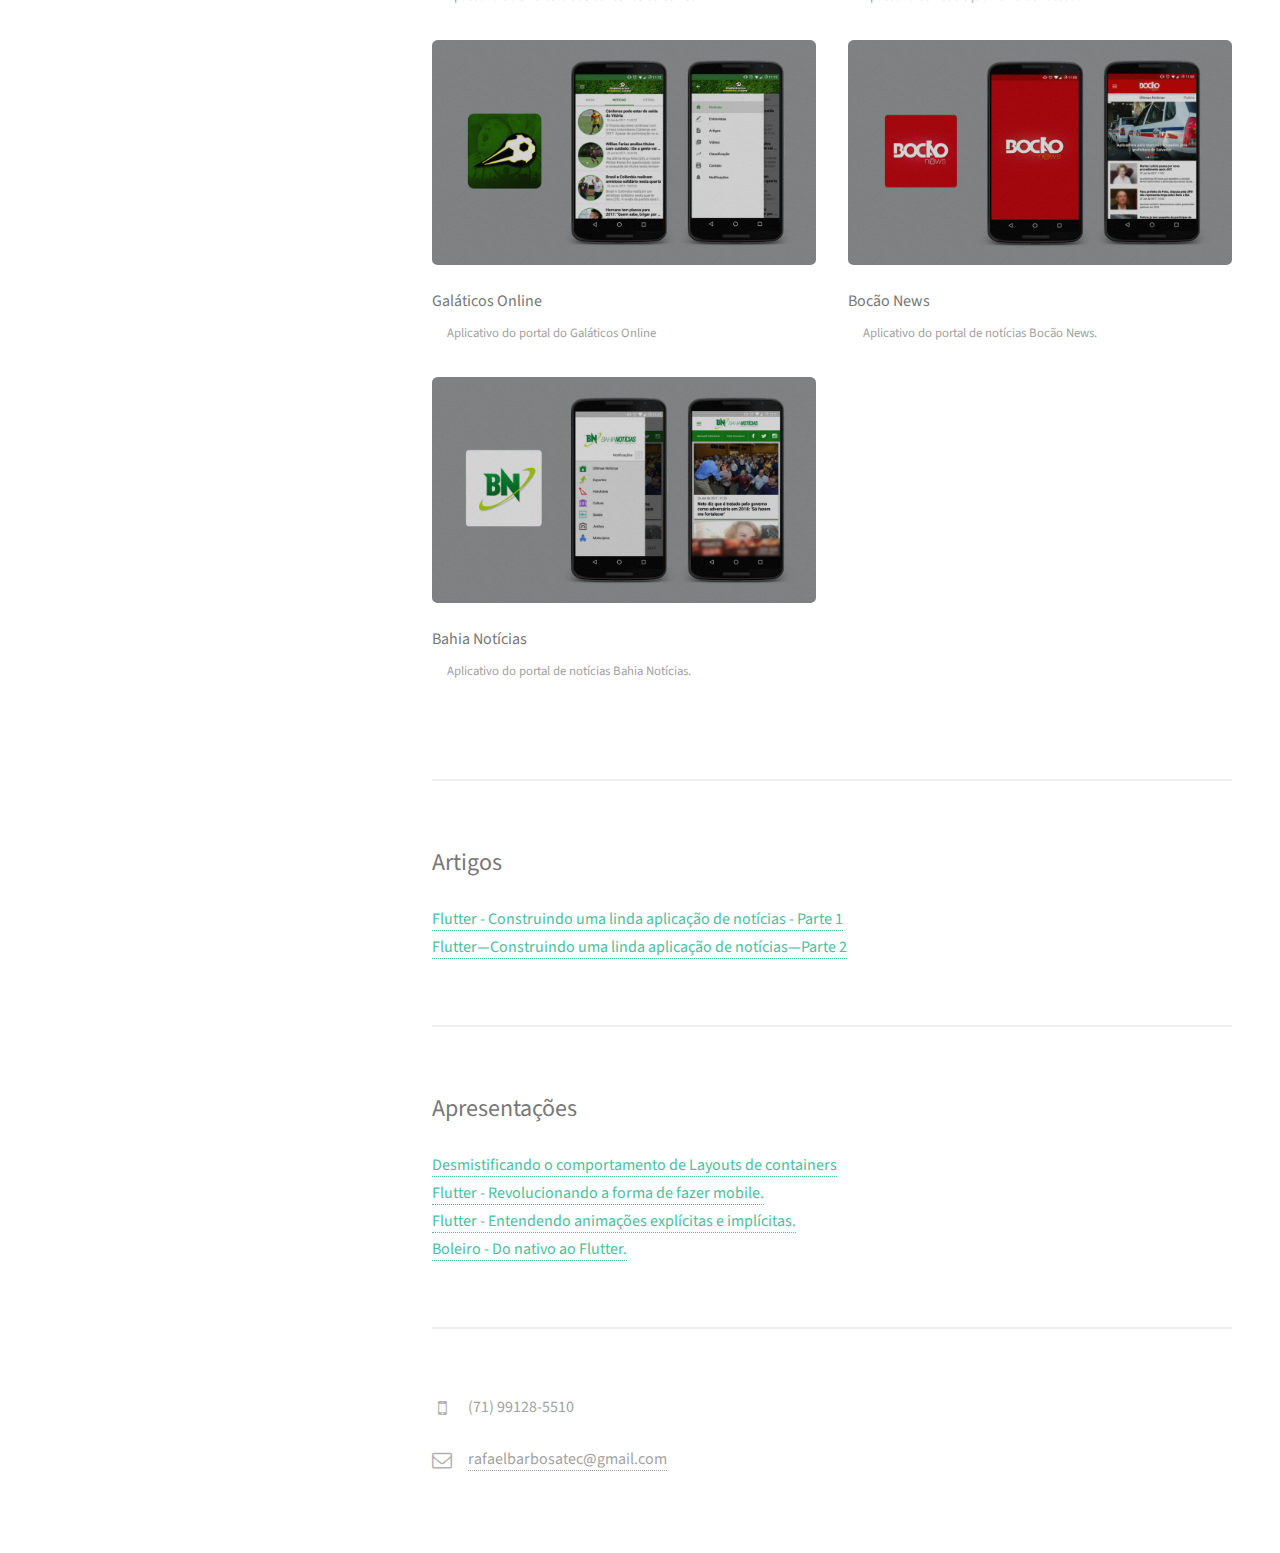
==== commit 886e16b3: "äjustes" ====
--- a/index.html
+++ b/index.html
@@ -74,7 +74,7 @@
 							Store</a></p>
 				</article>
 
-				<article class="6u$ 12u$(xsmall) work-item">
+				<article class="6u 12u$(xsmall) work-item">
 					<a href="" class="image fit thumb"><img src="" alt="" /></a>
 					<h3>Genial Investimentos</h3>
 					<p>Com mais de 50 bilhões de ativos sob gestão e mais de 400 mil clientes, somos uma plataforma de
@@ -94,7 +94,7 @@
 							Store</a></p>
 				</article>
 
-				<article class="6u$ 12u$(xsmall) work-item">
+				<article class="6u 12u$(xsmall) work-item">
 					<a href="" class="image fit thumb"><img src="" alt="" /></a>
 					<h3>Easynvest</h3>
 					<p>Comece a investir com as carteiras recomendadas da Easynvest. Conte com a ajuda de especialistas
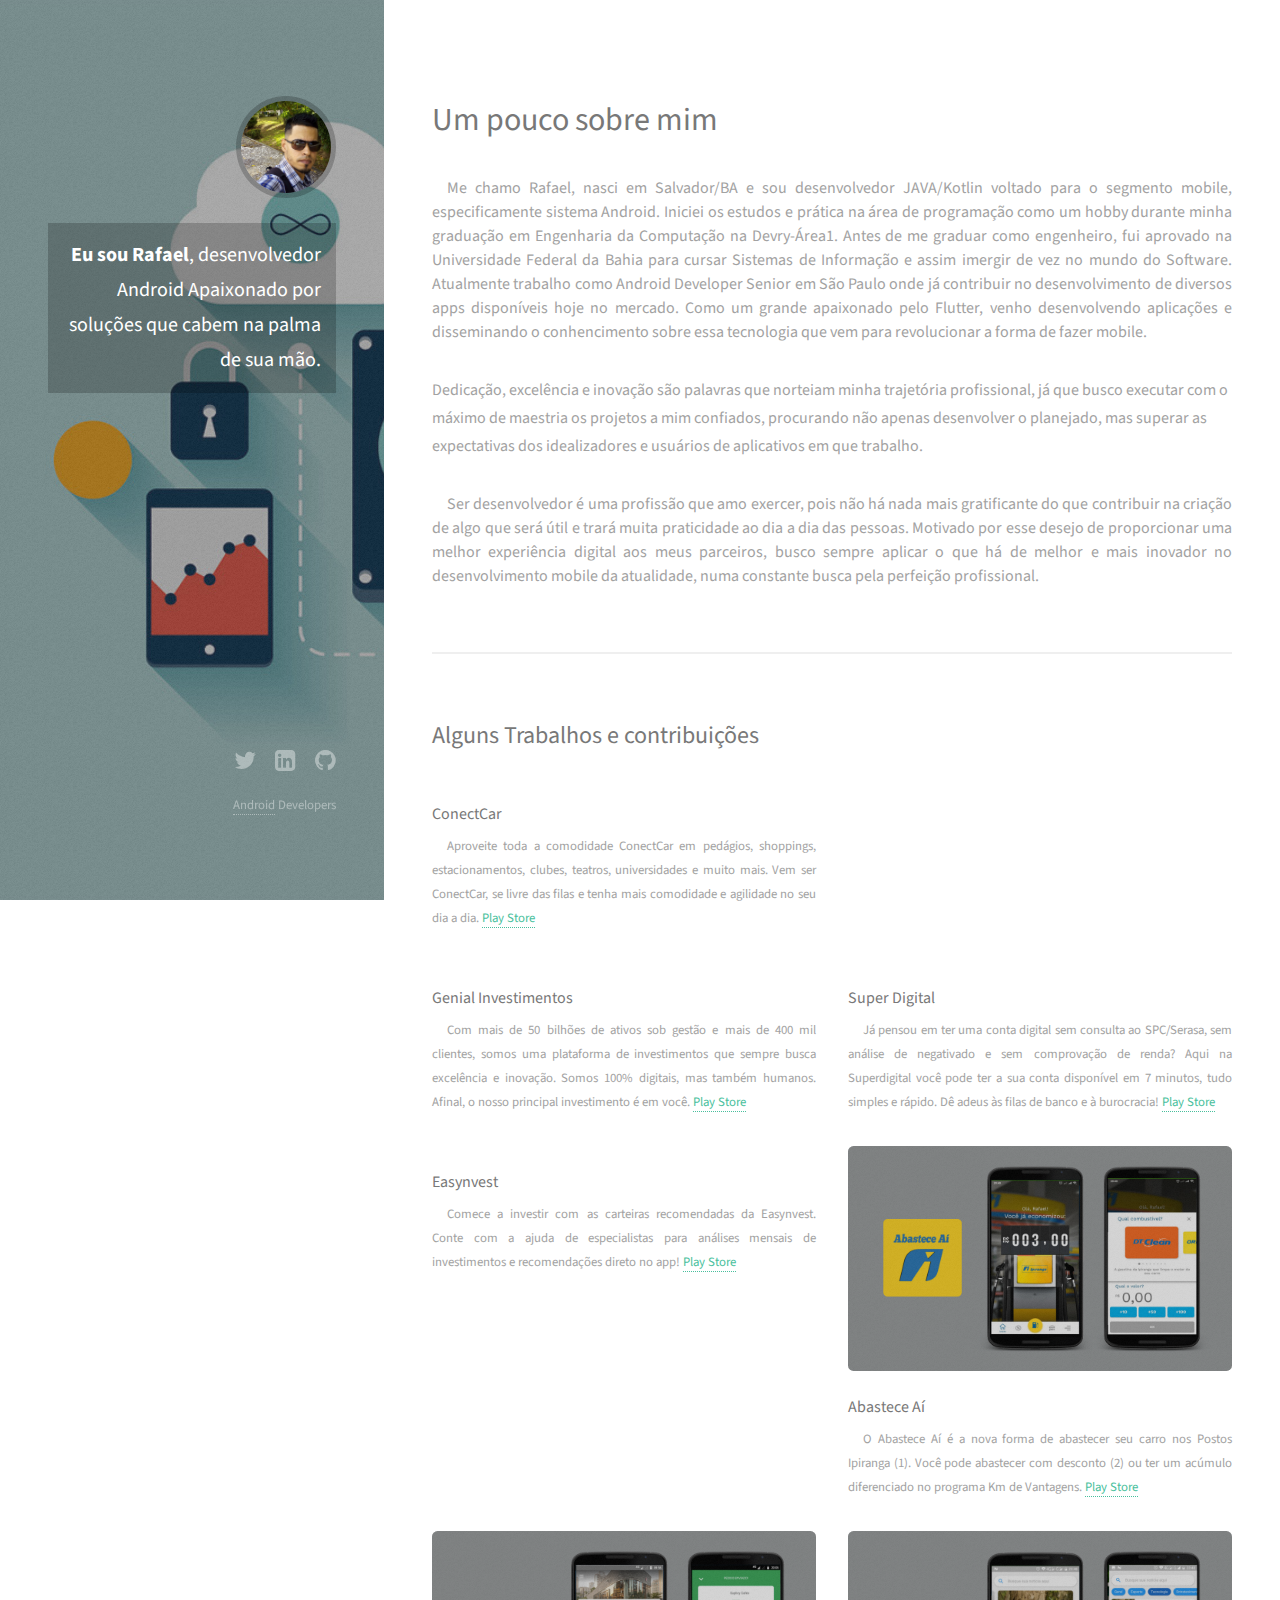
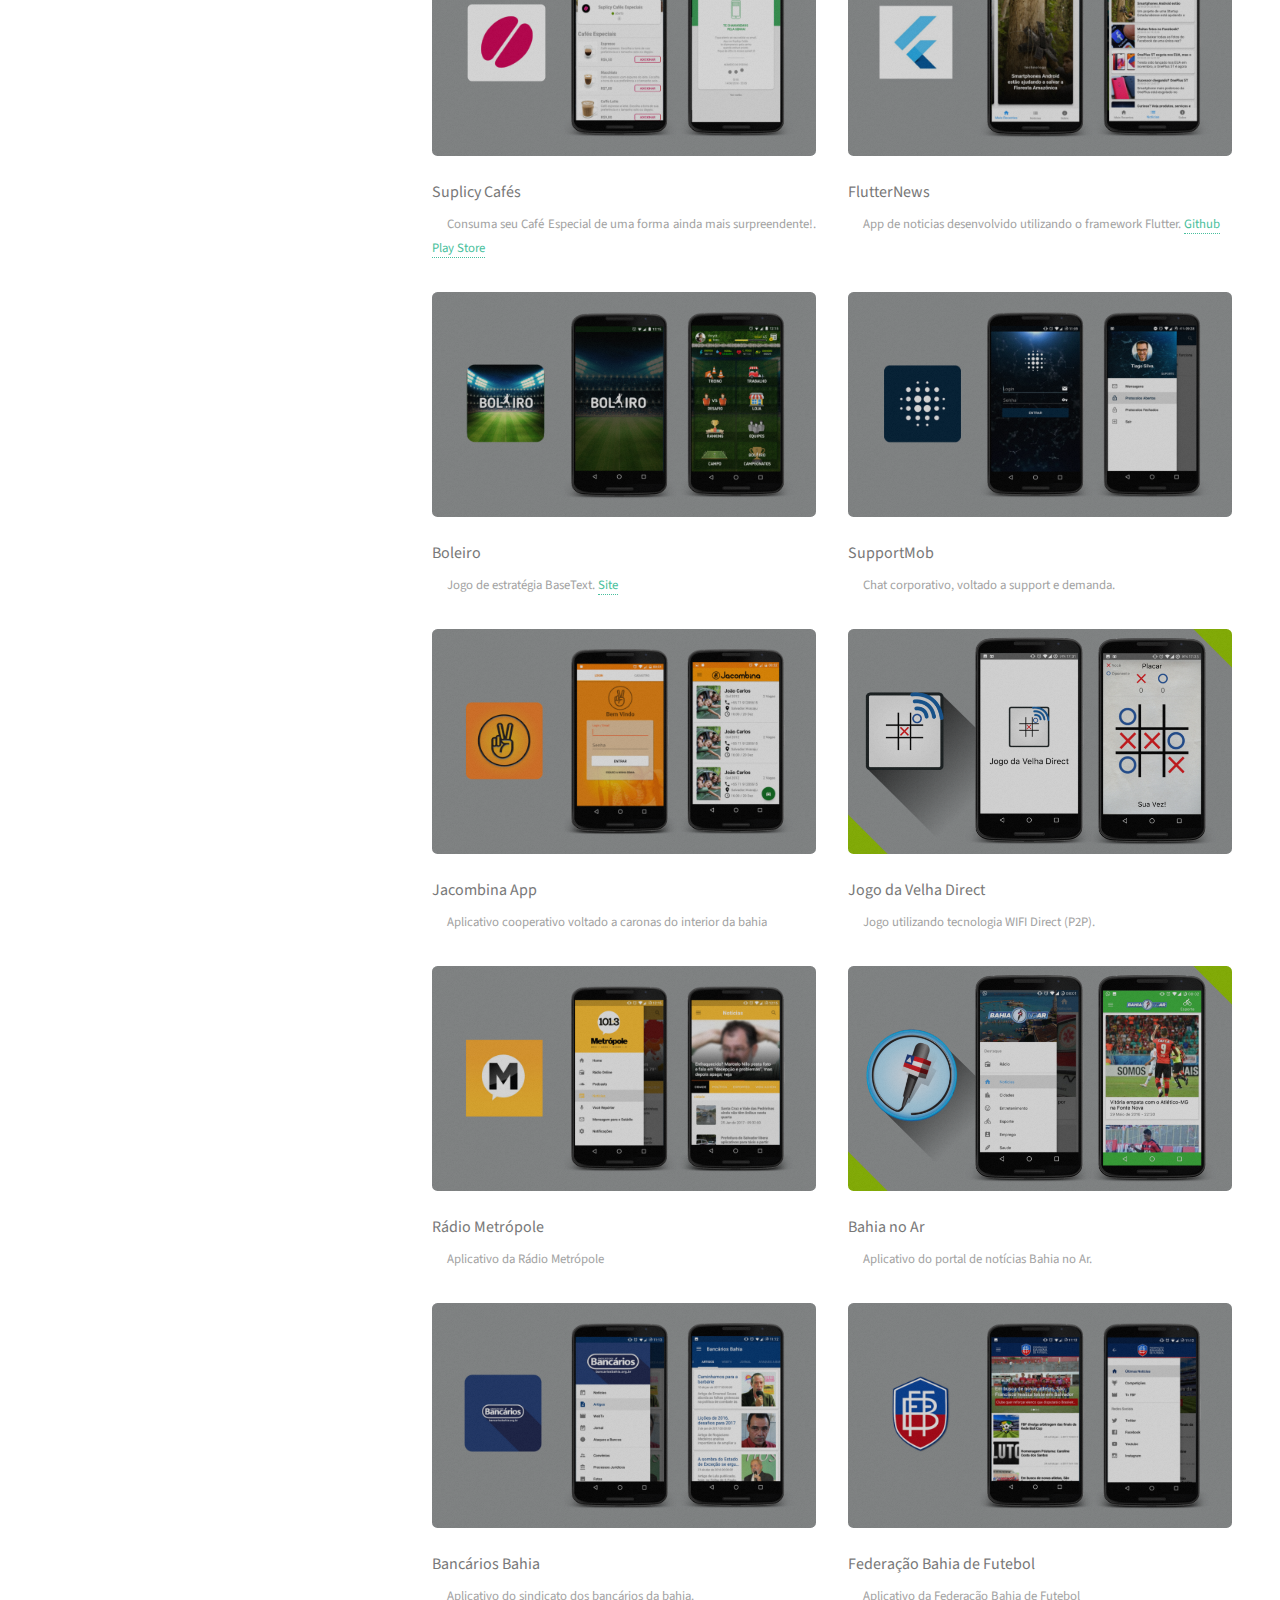
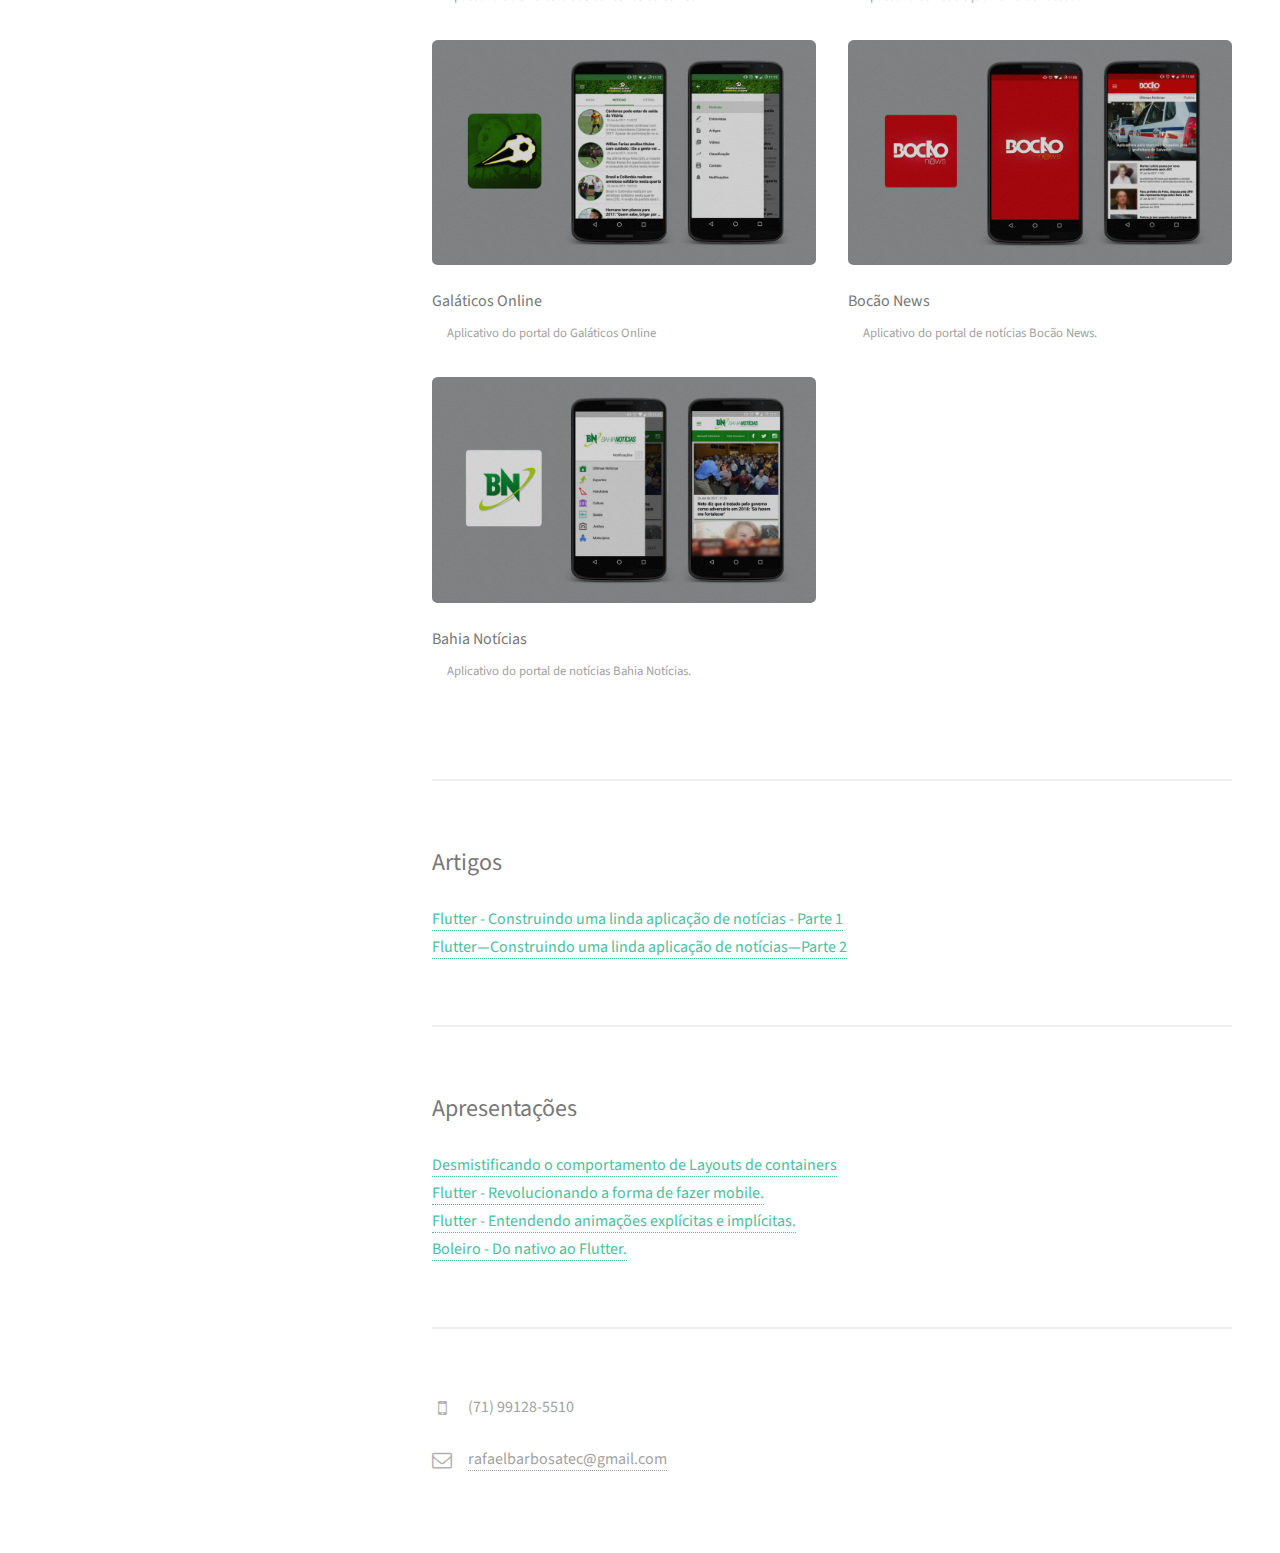
==== commit 4e0728c0: "äjustes" ====
--- a/index.html
+++ b/index.html
@@ -69,7 +69,7 @@
 					<h3>ConectCar</h3>
 					<p>Aproveite toda a comodidade ConectCar em pedágios, shoppings, estacionamentos, clubes, teatros,
 						universidades e muito mais. Vem ser ConectCar, se livre das filas e tenha mais comodidade e
-						agilidade no seu dia a dia.<a
+						agilidade no seu dia a dia. <a
 							href="https://play.google.com/store/apps/details?id=br.com.conectcar">Play
 							Store</a></p>
 				</article>
@@ -79,7 +79,7 @@
 					<h3>Genial Investimentos</h3>
 					<p>Com mais de 50 bilhões de ativos sob gestão e mais de 400 mil clientes, somos uma plataforma de
 						investimentos que sempre busca excelência e inovação. Somos 100% digitais, mas também humanos.
-						Afinal, o nosso principal investimento é em você.<a
+						Afinal, o nosso principal investimento é em você. <a
 							href="https://play.google.com/store/apps/details?id=com.br.GeraTech.Genial.NovaPlataforma&hl=pt_BR&gl=US">Play
 							Store</a></p>
 				</article>
@@ -89,7 +89,7 @@
 					<h3>Super Digital</h3>
 					<p>Já pensou em ter uma conta digital sem consulta ao SPC/Serasa, sem análise de negativado e sem
 						comprovação de renda? Aqui na Superdigital você pode ter a sua conta disponível em 7 minutos,
-						tudo simples e rápido. Dê adeus às filas de banco e à burocracia!<a
+						tudo simples e rápido. Dê adeus às filas de banco e à burocracia! <a
 							href="https://play.google.com/store/apps/details?id=com.superdigital&hl=pt_BR&gl=US">Play
 							Store</a></p>
 				</article>
@@ -98,7 +98,7 @@
 					<a href="" class="image fit thumb"><img src="" alt="" /></a>
 					<h3>Easynvest</h3>
 					<p>Comece a investir com as carteiras recomendadas da Easynvest. Conte com a ajuda de especialistas
-						para análises mensais de investimentos e recomendações direto no app!<a
+						para análises mensais de investimentos e recomendações direto no app! <a
 							href="https://play.google.com/store/apps/details?id=br.com.easynvest.rendafixa&hl=pt_BR&gl=US">Play
 							Store</a></p>
 				</article>
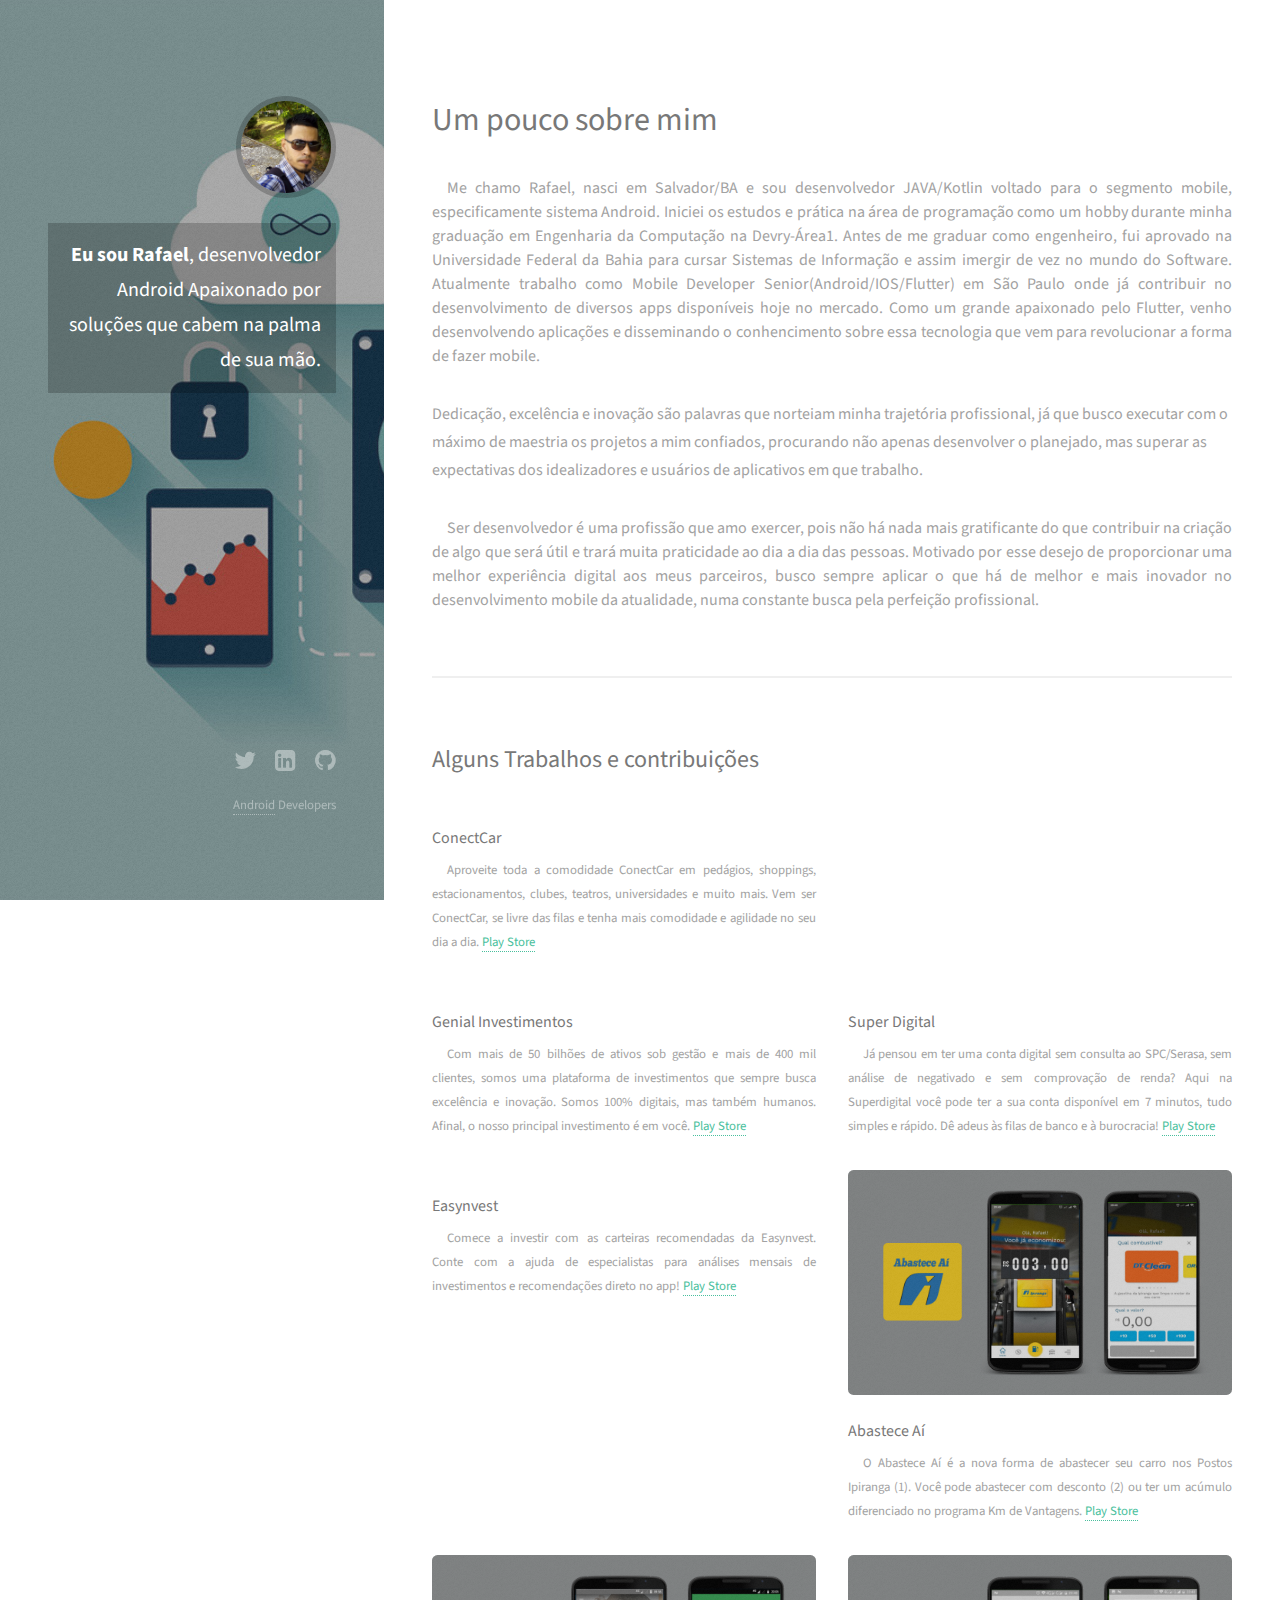
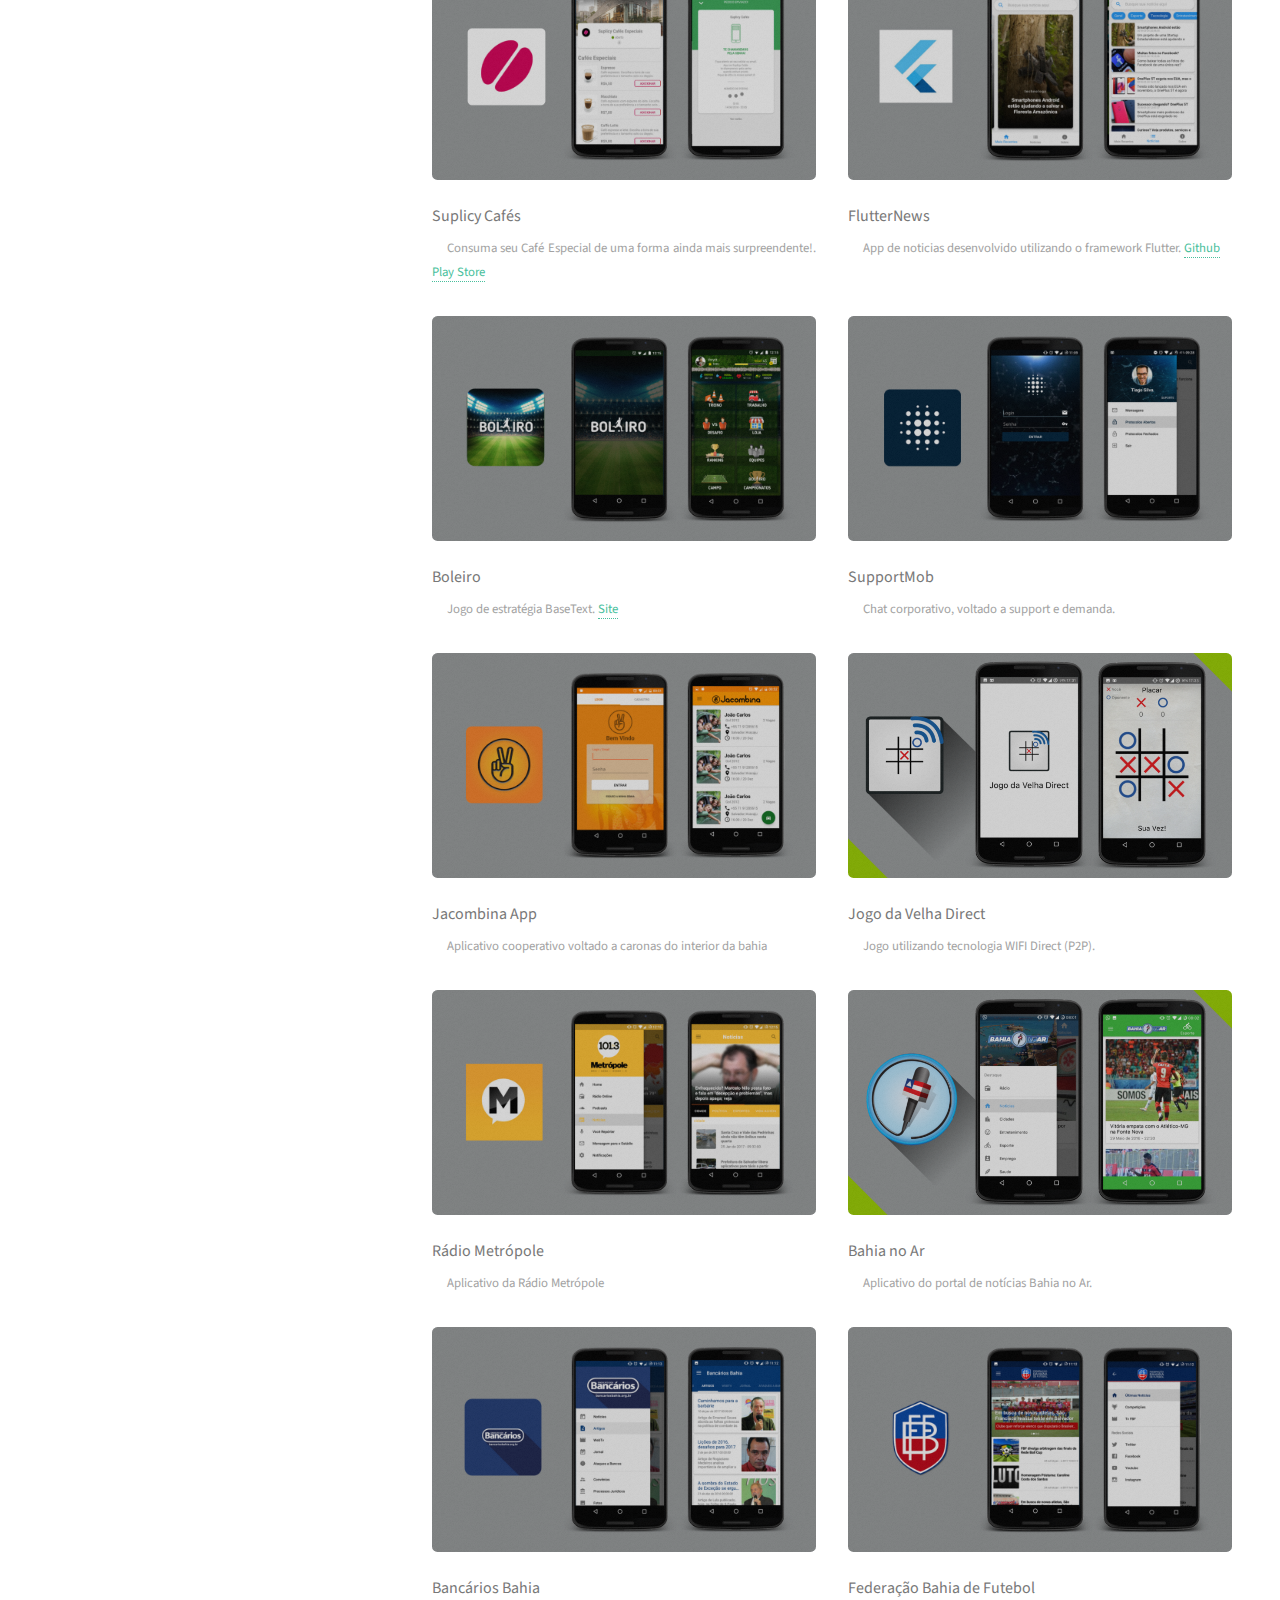
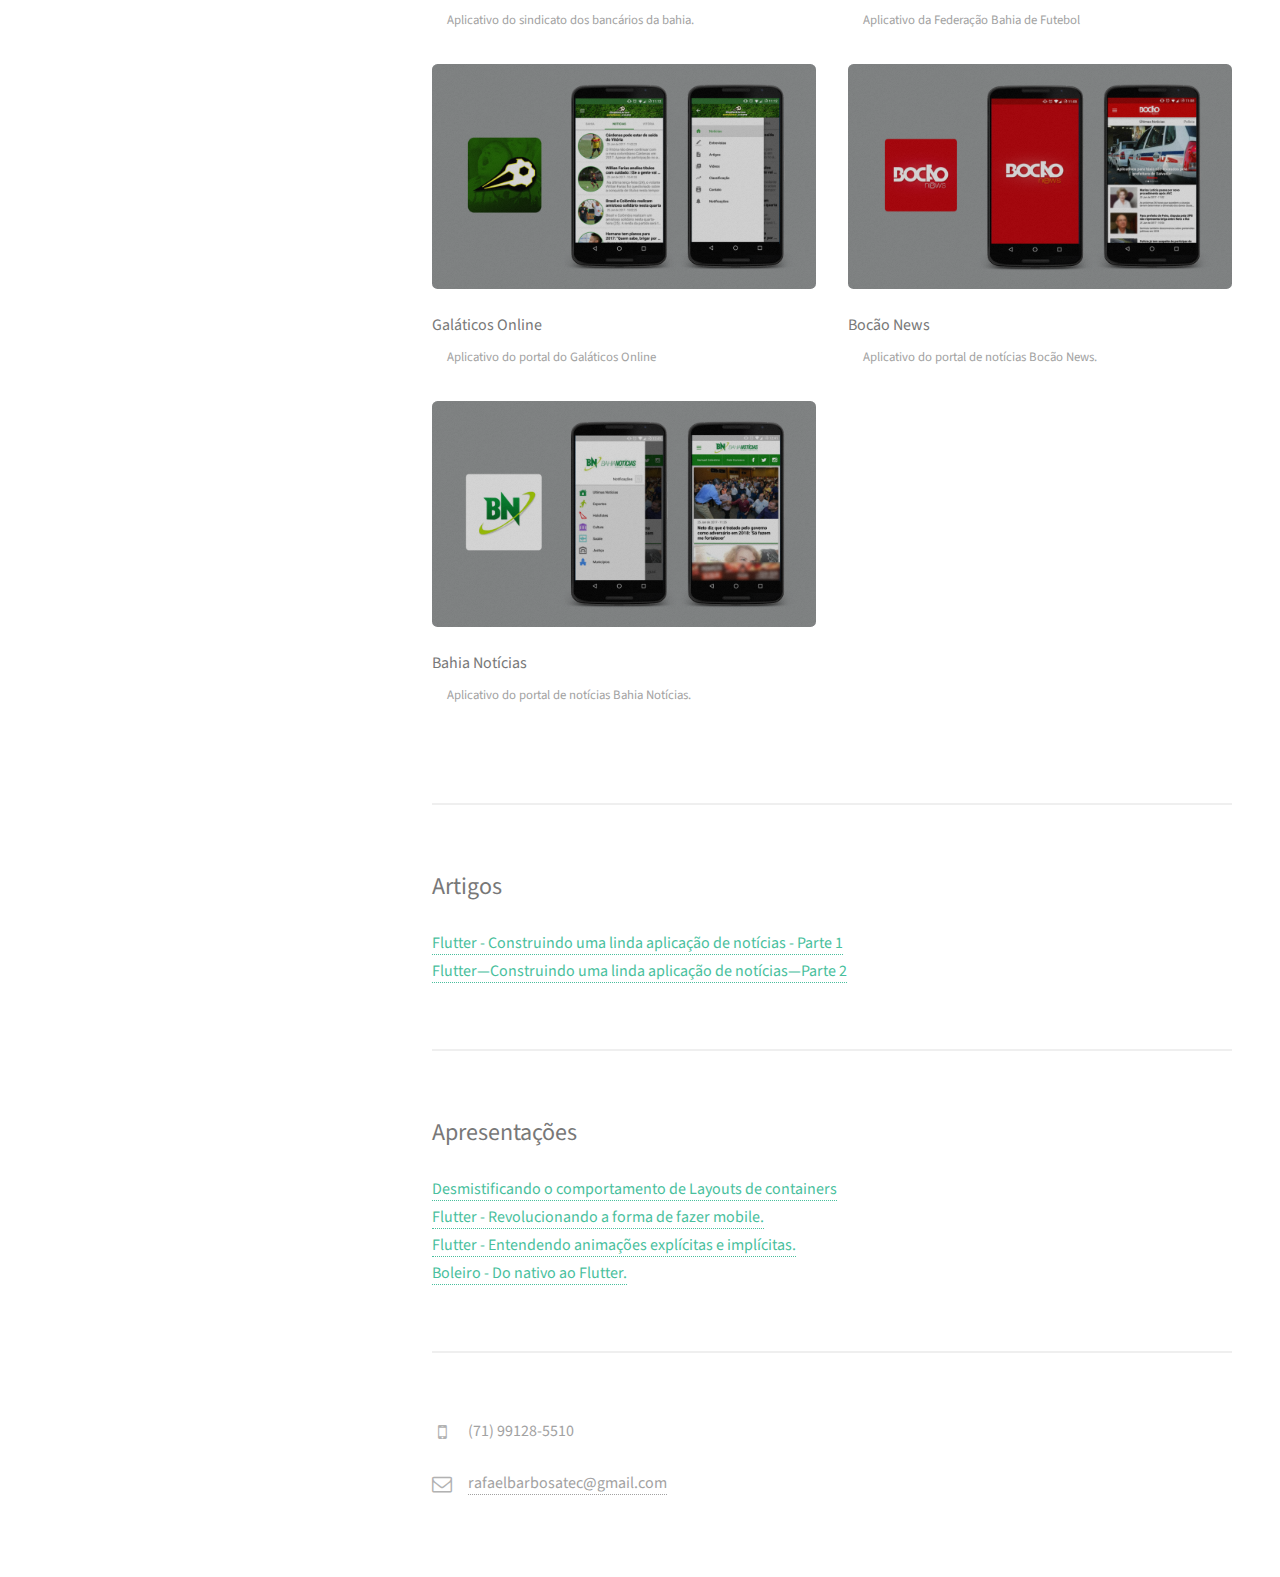
==== commit db6bf43f: "äjustes" ====
--- a/index.html
+++ b/index.html
@@ -41,7 +41,8 @@
 				especificamente sistema Android. Iniciei os estudos e prática na área de programação como um hobby
 				durante minha graduação em Engenharia da Computação na Devry-Área1. Antes de me graduar como engenheiro,
 				fui aprovado na Universidade Federal da Bahia para cursar Sistemas de Informação e assim imergir de vez
-				no mundo do Software. Atualmente trabalho como Android Developer Senior em São Paulo onde já contribuir
+				no mundo do Software. Atualmente trabalho como Mobile Developer Senior(Android/IOS/Flutter) em São Paulo
+				onde já contribuir
 				no desenvolvimento de diversos apps disponíveis hoje no mercado. Como um grande apaixonado pelo Flutter,
 				venho desenvolvendo aplicações e disseminando o conhencimento sobre essa tecnologia que vem para
 				revolucionar a forma de fazer mobile.
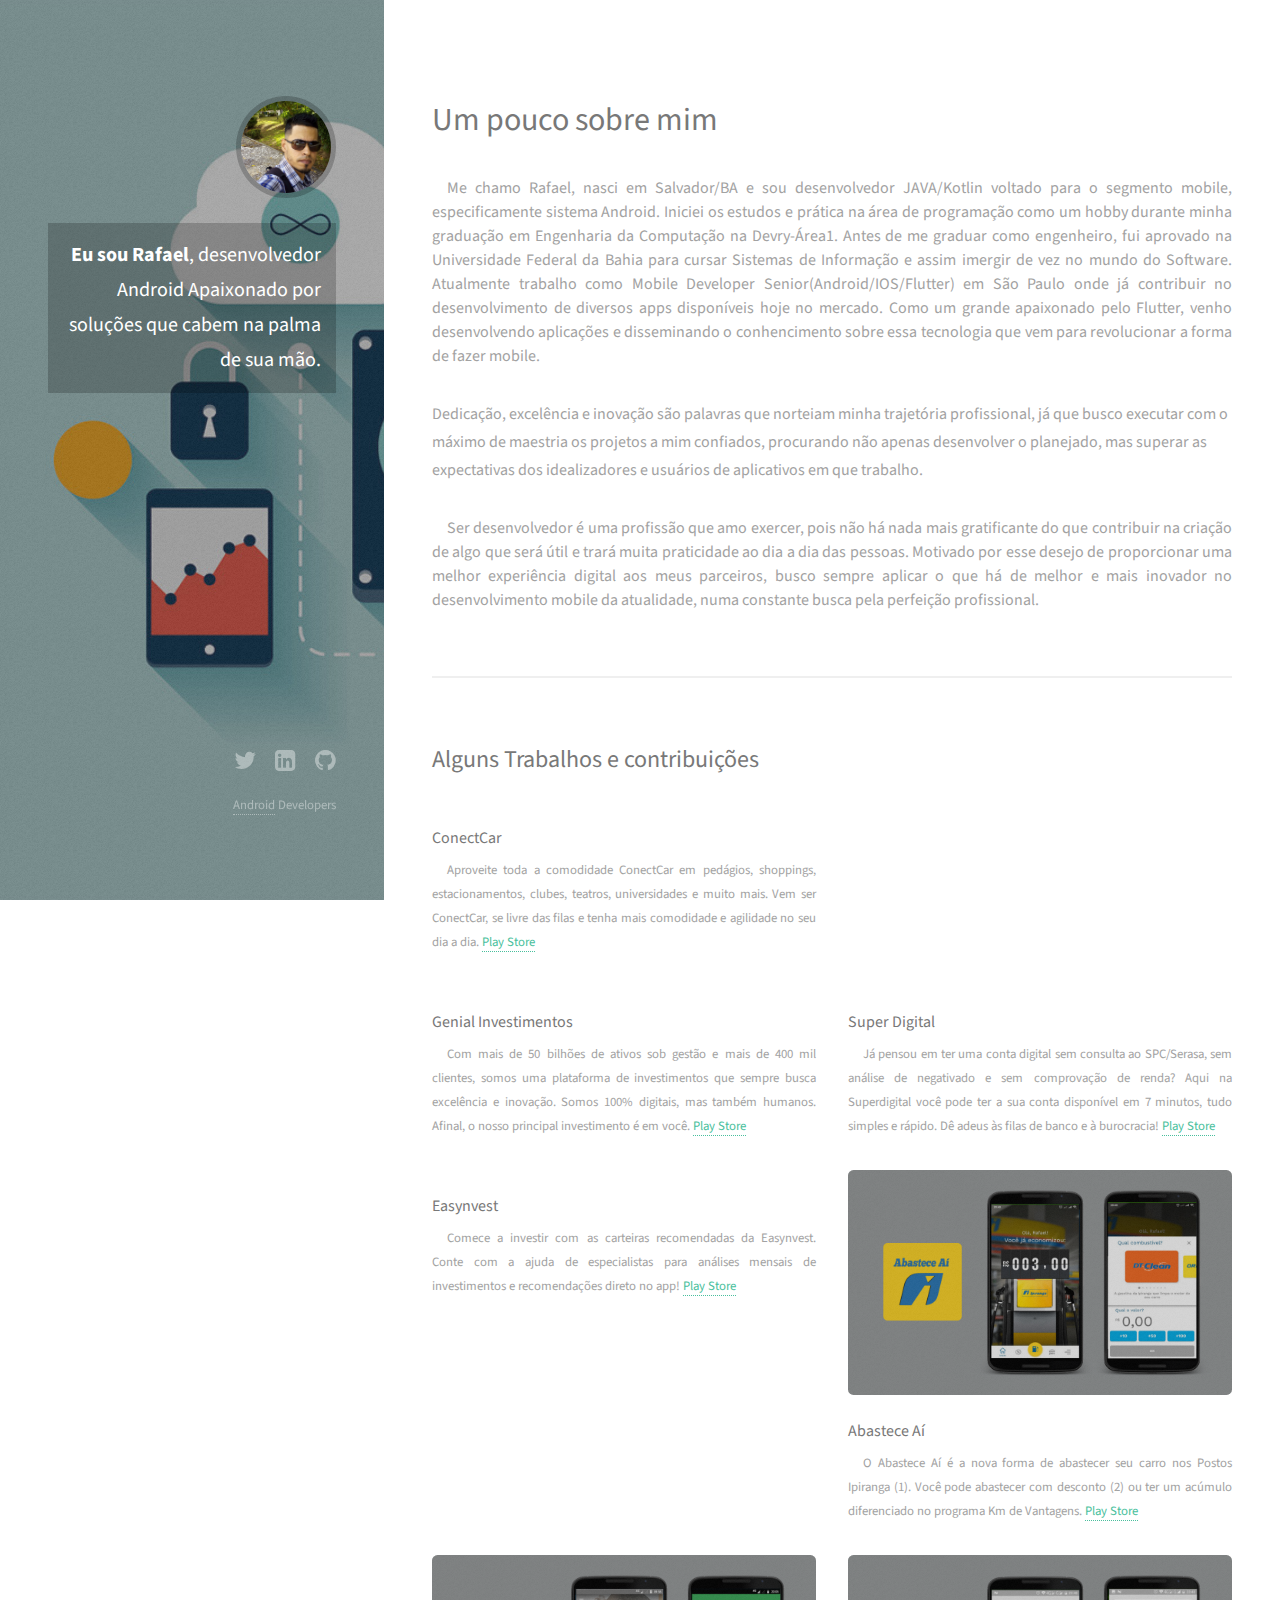
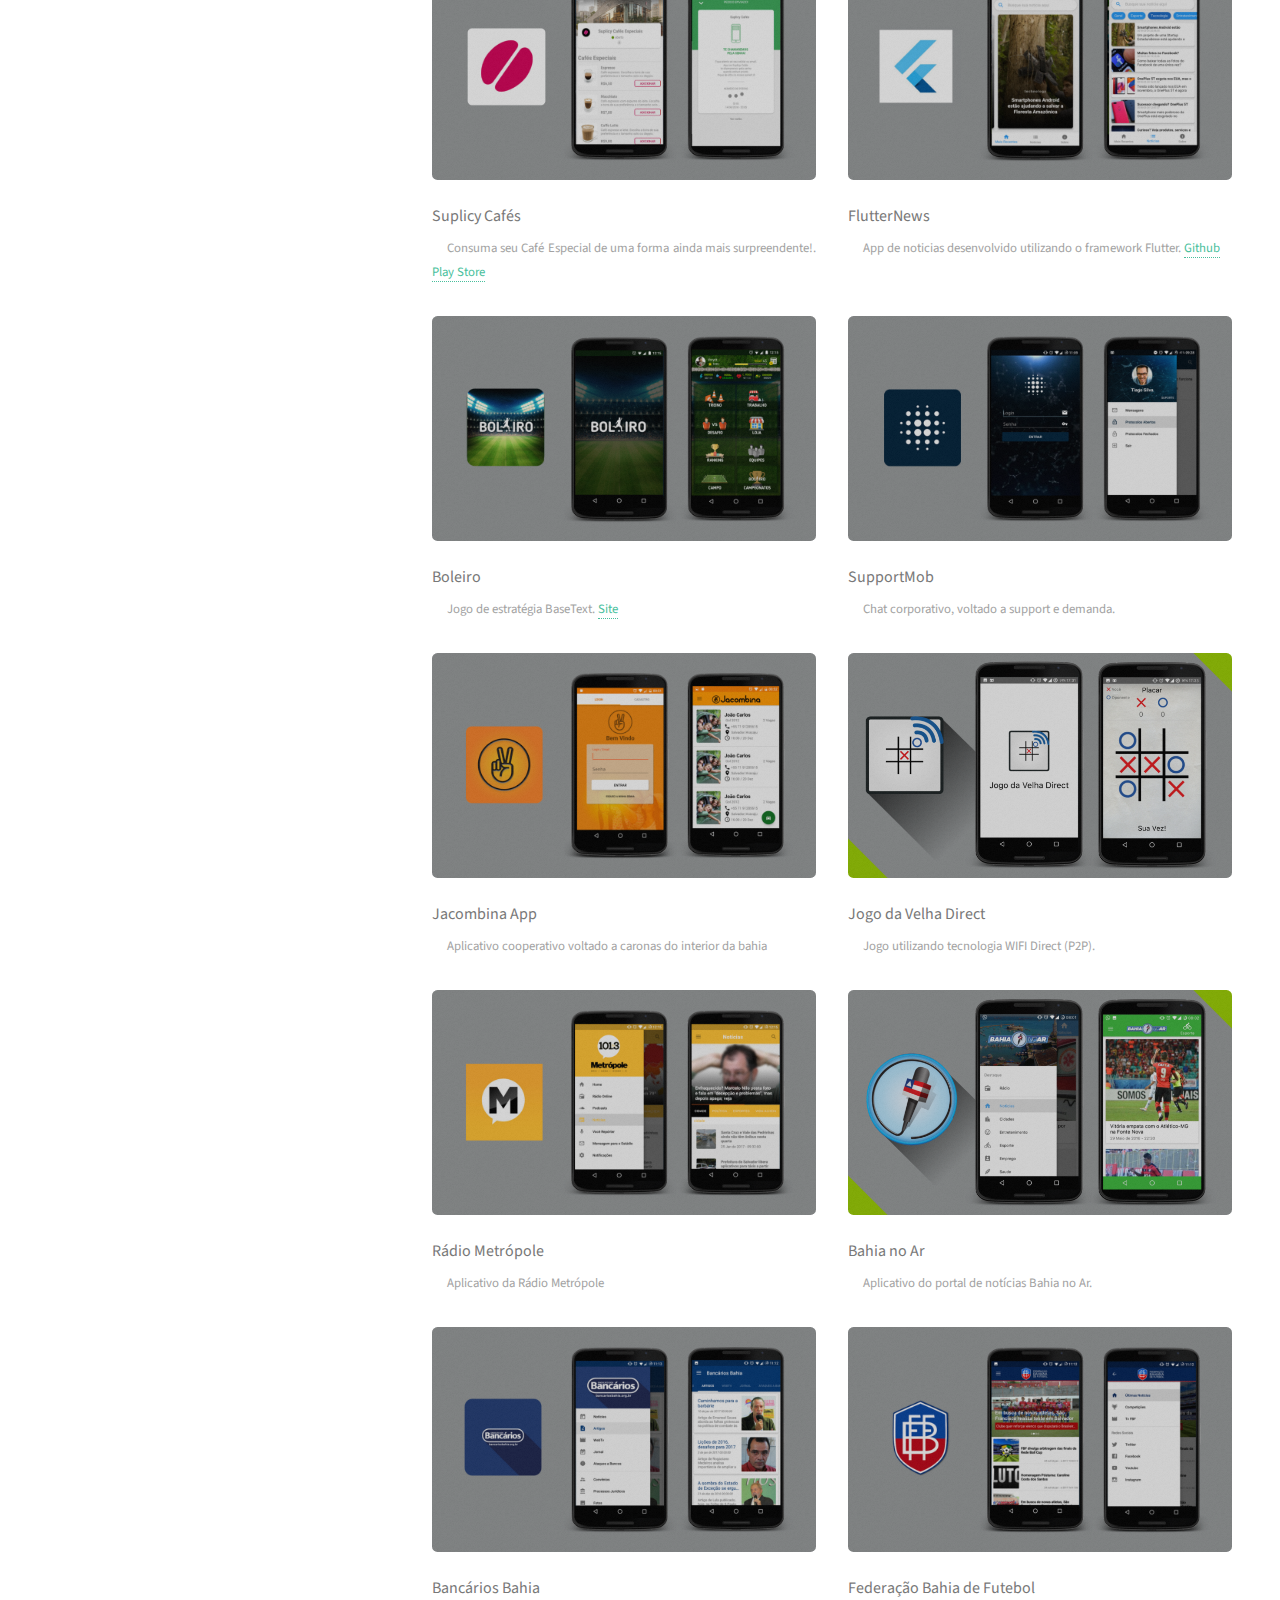
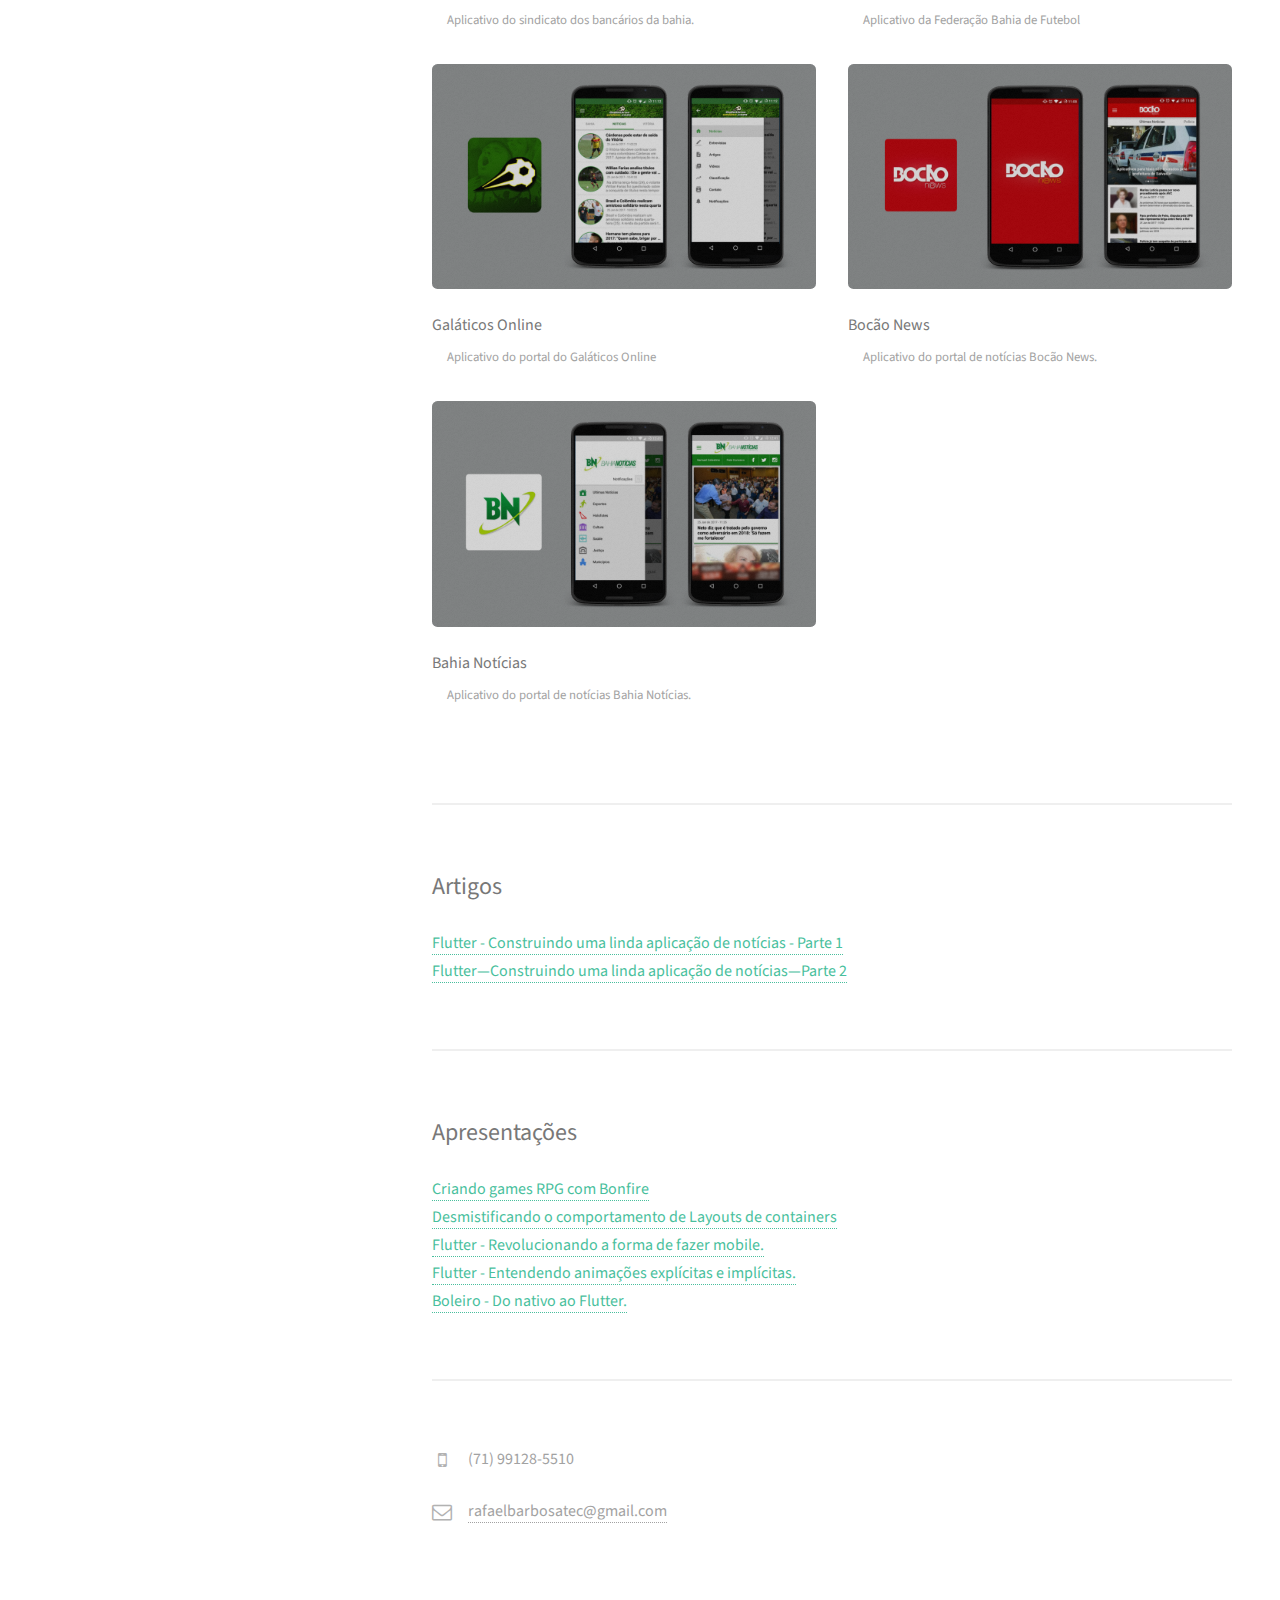
==== commit cc5f2ad6: "äjustes" ====
--- a/index.html
+++ b/index.html
@@ -222,6 +222,10 @@
 		<section id="two-u">
 			<h2>Apresentações</h2>
 			<div>
+				<a href="https://slides.com/rafaelalmeidabarbosa/building-rpg-games-with-bonfire"
+					target="_blank">Criando games RPG com Bonfire</a>
+			</div>
+			<div>
 				<a href="apresentacoes/desmistificando_layouts.html" target="_blank">Desmistificando o comportamento de
 					Layouts de containers</a>
 			</div>
